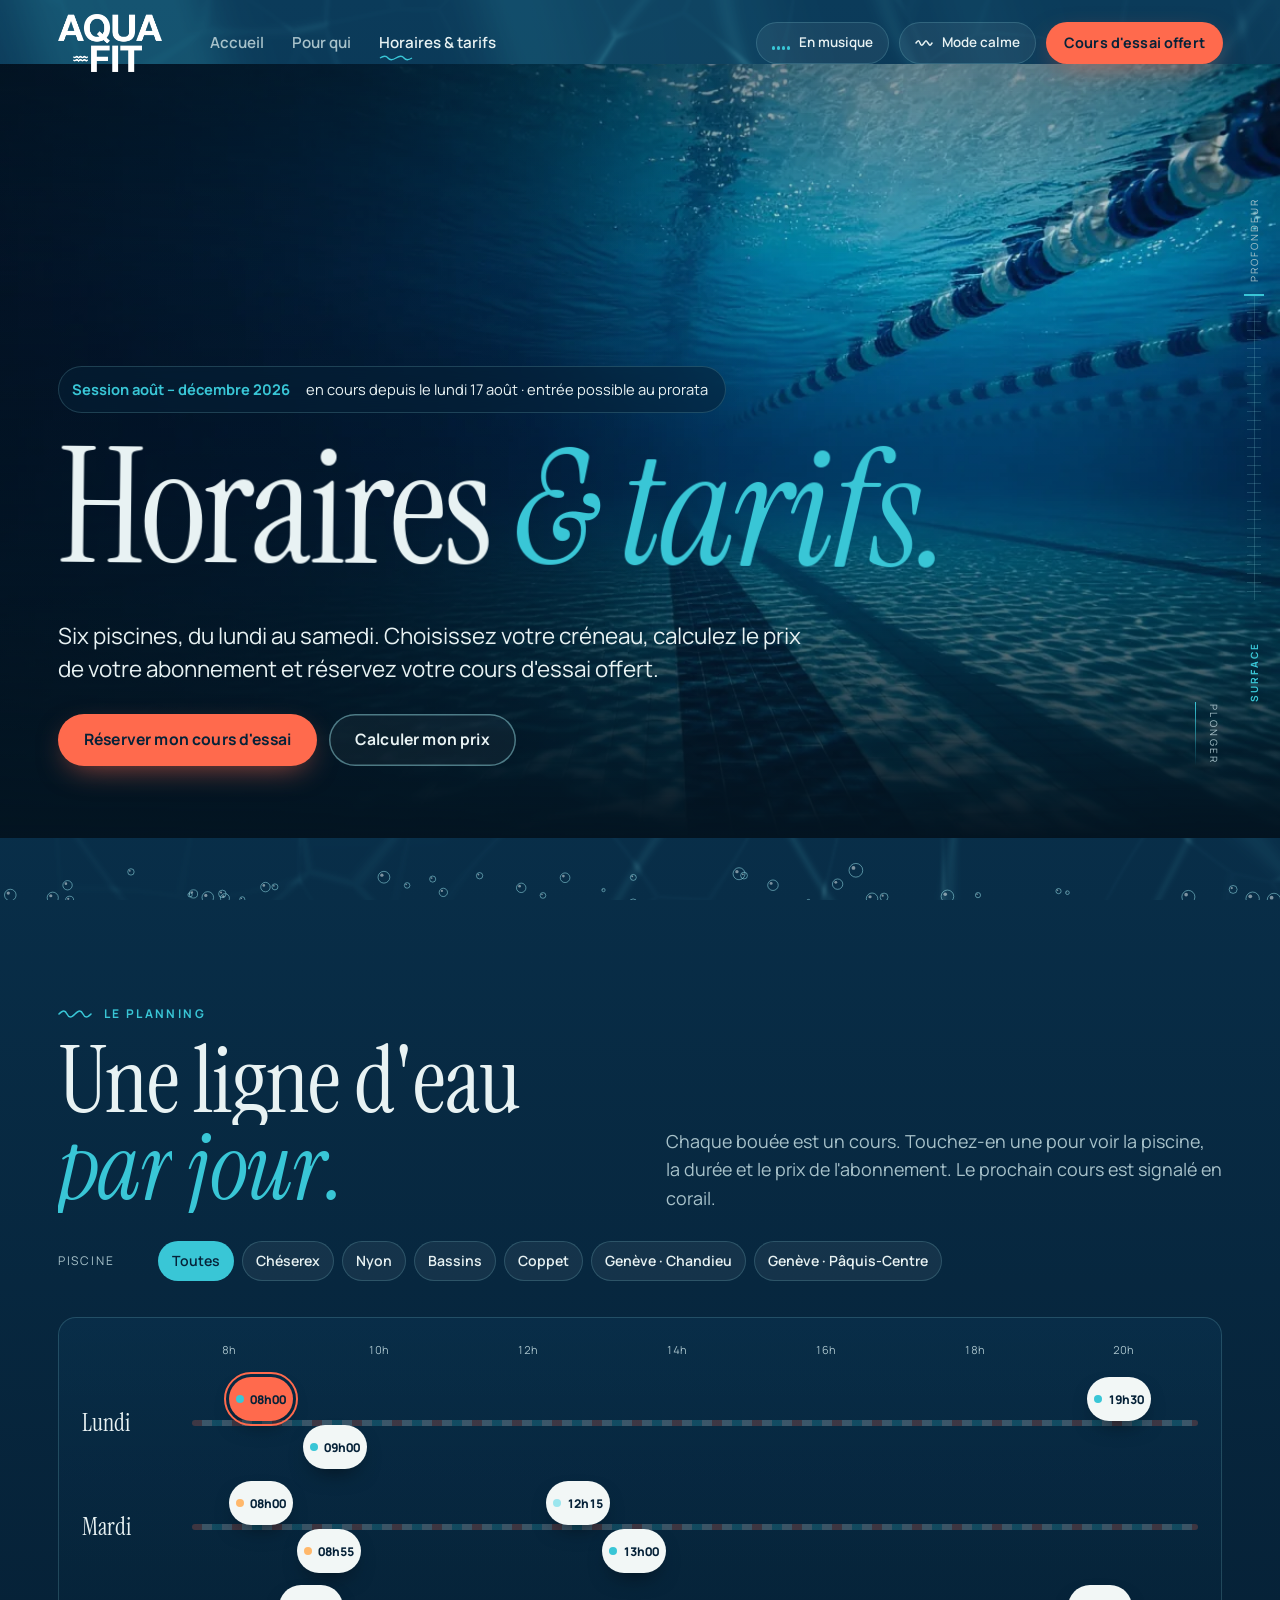
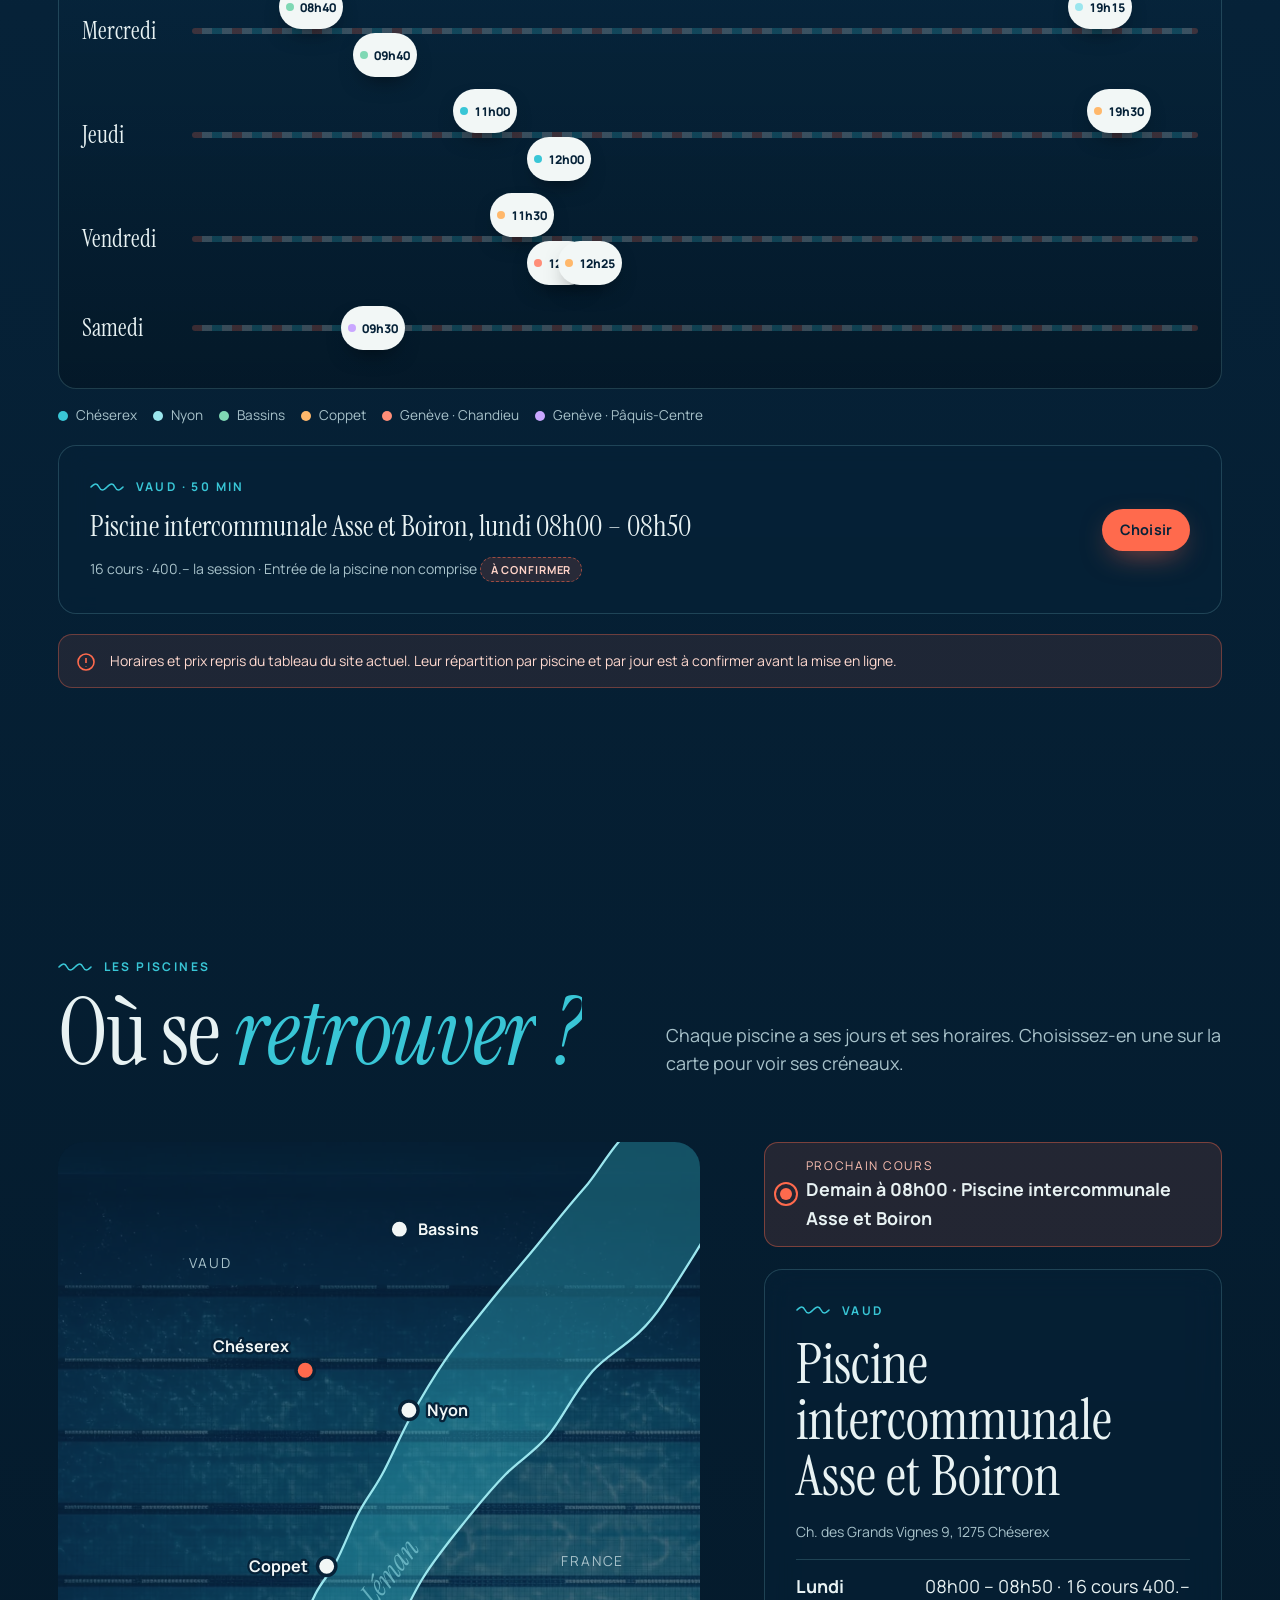
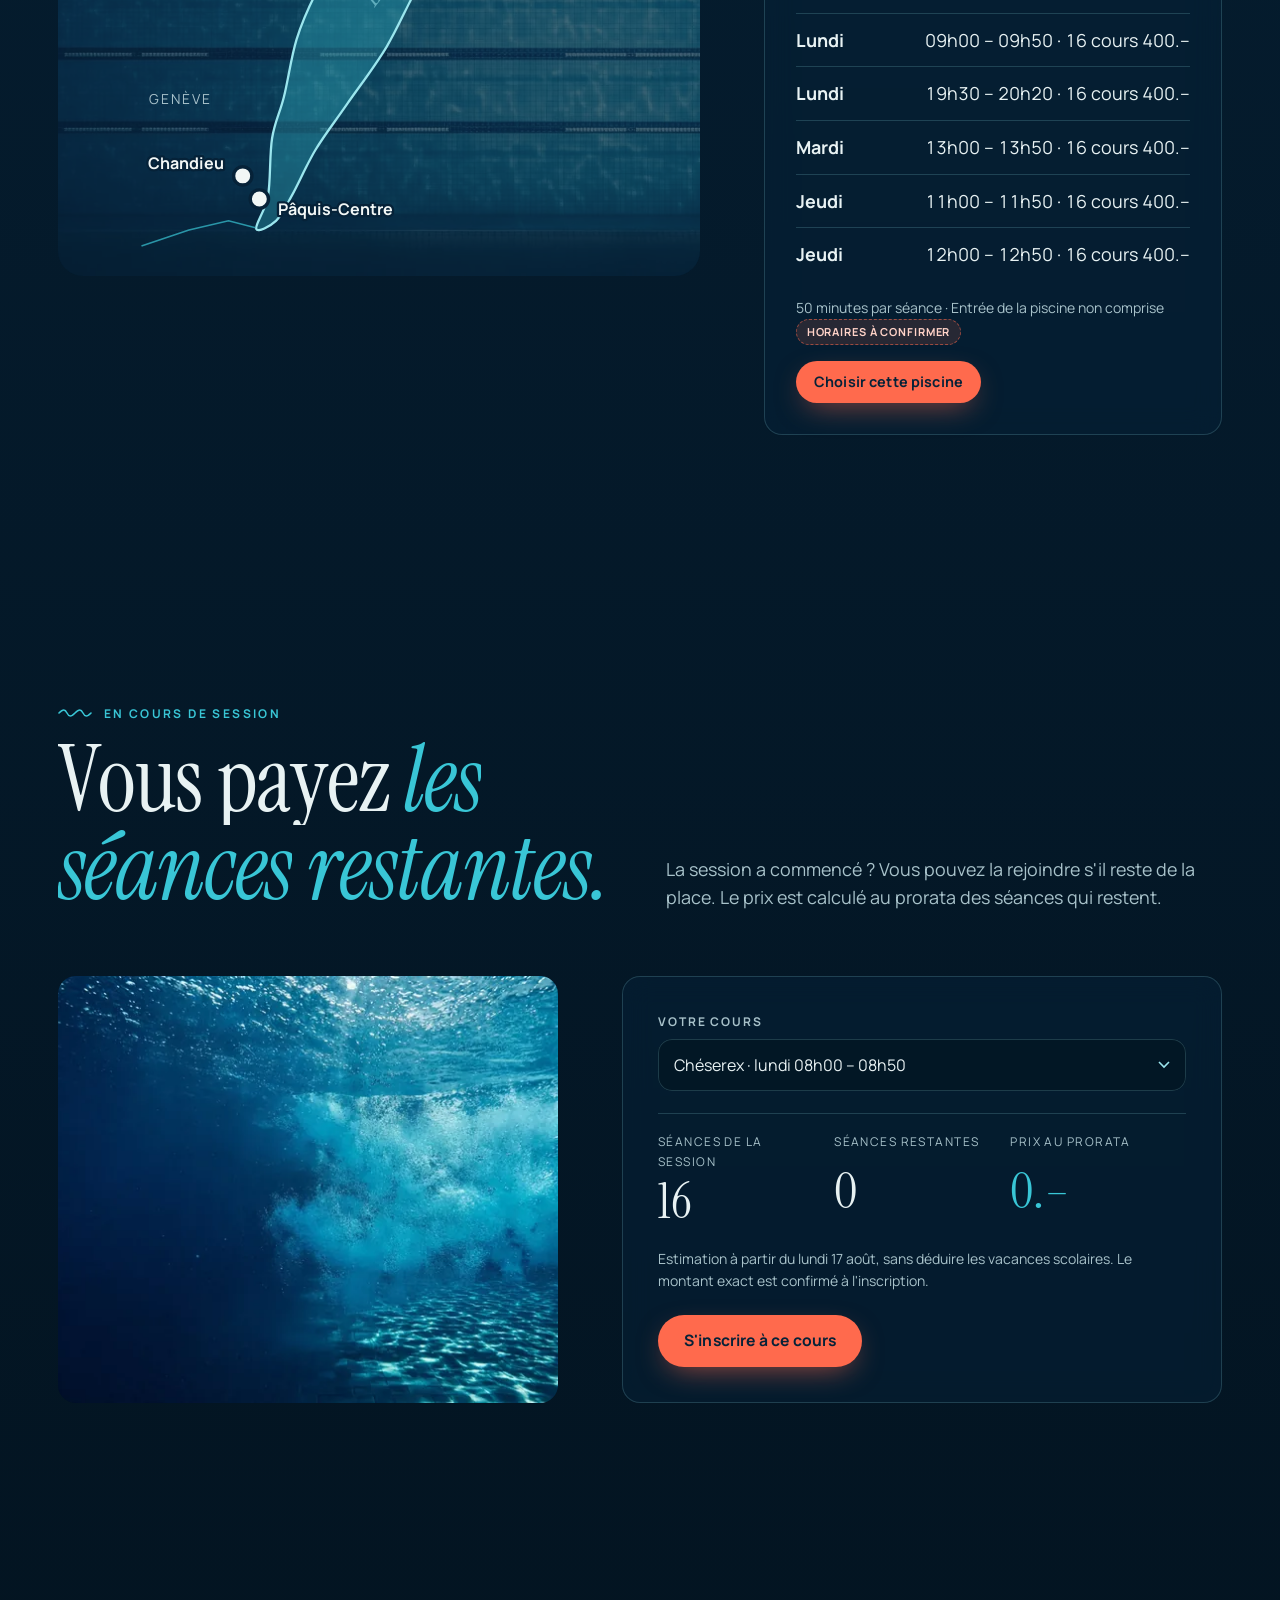
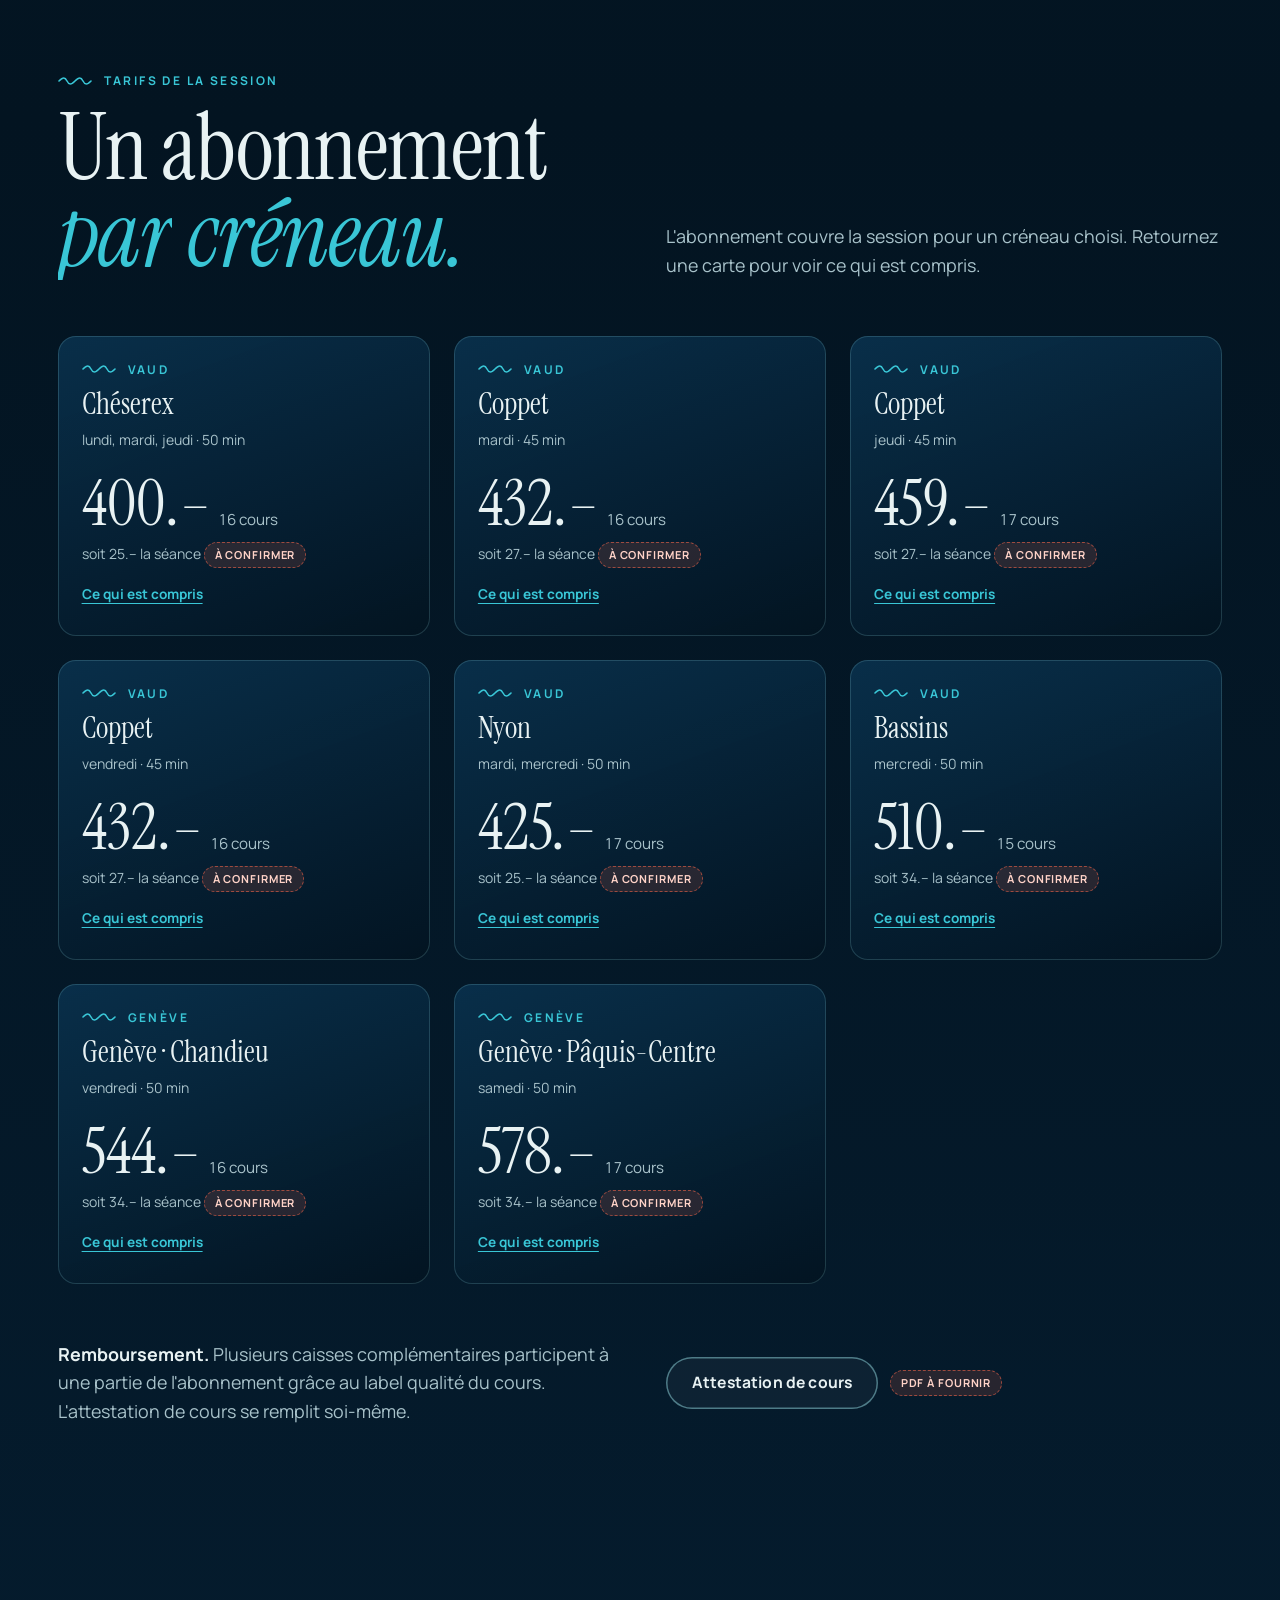
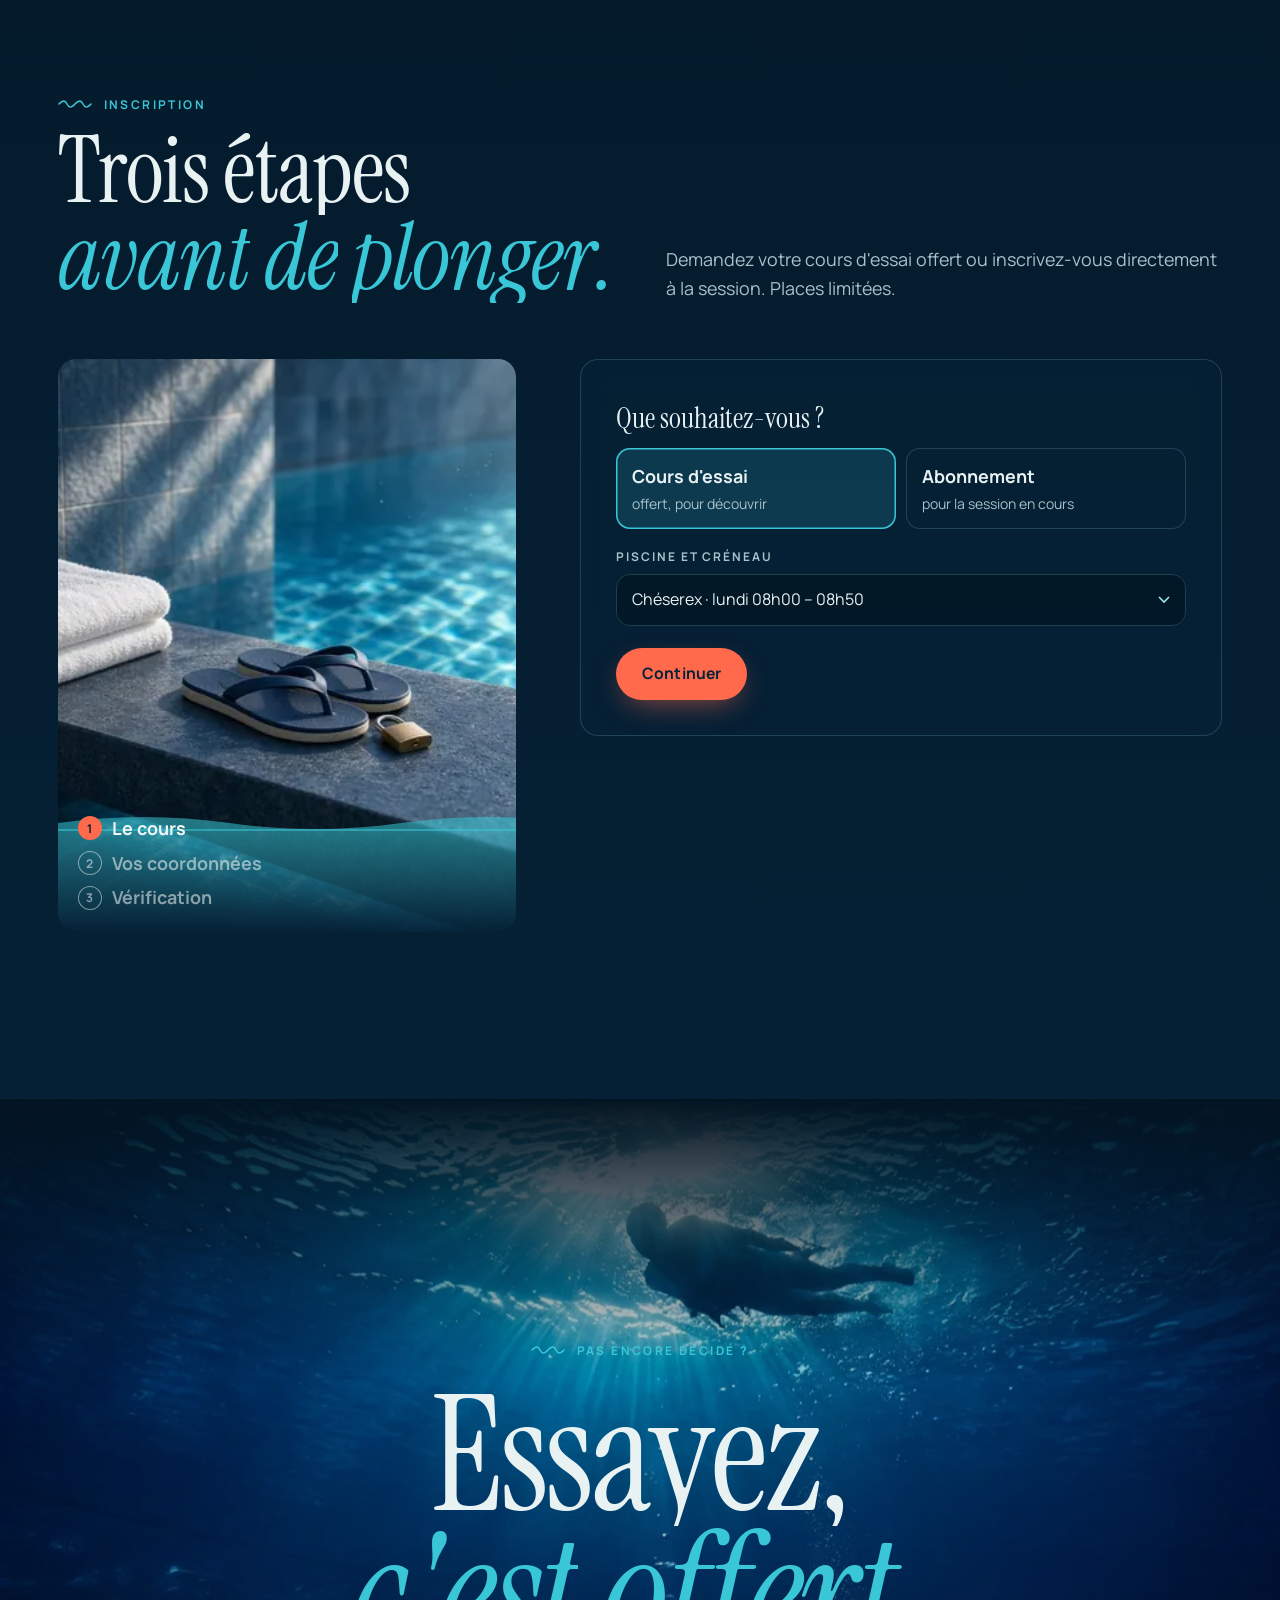
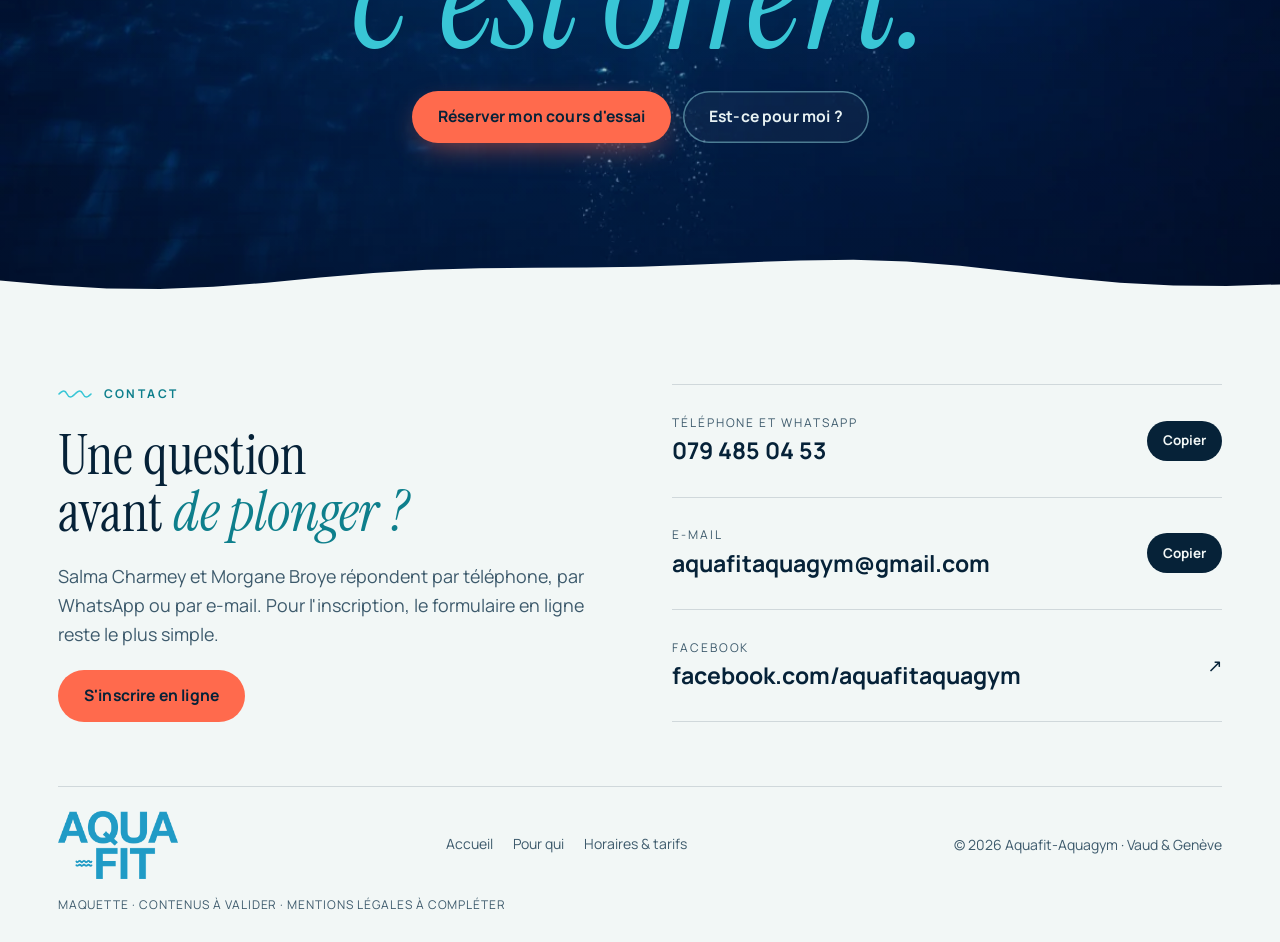
==== horaires-tarifs.html @ b0f394ae "Maquette v1 Aquafit" ====
<!doctype html>
<html lang="fr">
<head>
<meta charset="utf-8">
<meta name="viewport" content="width=device-width, initial-scale=1, viewport-fit=cover">
<title>Horaires & tarifs · Aquafit-Aquagym</title>
<meta name="claude:viewport-fit-sides" content="cover">
<meta name="description" content="Planning des cours d'Aqua-fit dans six piscines de Vaud et Genève, tarifs de la session, calcul au prorata et inscription au cours d'essai offert.">
<meta name="theme-color" content="#062238">
<meta property="og:type" content="website">
<meta property="og:locale" content="fr_CH">
<meta property="og:title" content="Horaires & tarifs · Aquafit-Aquagym">
<meta property="og:description" content="Planning des cours d'Aqua-fit dans six piscines de Vaud et Genève, tarifs de la session, calcul au prorata et inscription au cours d'essai offert.">
<meta property="og:image" content="assets/img/course-eau-profonde-1280.webp">
<link rel="icon" href="assets/img/favicon.svg" type="image/svg+xml">
<link rel="preload" href="assets/fonts/InstrumentSerif-Regular.woff" as="font" type="font/woff" crossorigin>
<link rel="preload" href="assets/fonts/Manrope-var.woff" as="font" type="font/woff" crossorigin>
<link rel="stylesheet" href="assets/css/site.css">
<script>
(function () {
  var h = document.documentElement, calme = false;
  h.classList.add("js");
  try { calme = localStorage.getItem("aqua-calme") === "1"; } catch (e) {}
  if (!calme && window.matchMedia && matchMedia("(prefers-reduced-motion: reduce)").matches) calme = true;
  if (calme) { h.classList.add("calme"); return; }
  try {
    if (sessionStorage.getItem("aqua-vague") === "1") h.classList.add("arrivee");
    else if (sessionStorage.getItem("aqua-intro") !== "1") h.classList.add("premiere");
  } catch (e) {}
})();
</script>
</head>
<body class="page-horaires-tarifs">

<a class="evitement" href="#contenu">Aller au contenu</a>

<svg class="voile" data-voile aria-hidden="true" preserveAspectRatio="none">
  <defs>
    <linearGradient id="voile-eau" x1="0" y1="0" x2="0" y2="1">
      <stop offset="0" stop-color="#39C6D6"/>
      <stop offset="0.35" stop-color="#0A3350"/>
      <stop offset="1" stop-color="#031421"/>
    </linearGradient>
  </defs>
  <path data-voile-path d=""/>
  <path data-voile-ecume d="" fill="none"/>
</svg>

<div class="intro" data-intro aria-hidden="true">
  <img class="intro__logo" src="assets/img/logo-aquafit.webp" alt="" width="800" height="449">
  <svg class="intro__ligne" viewBox="0 0 1200 40" preserveAspectRatio="none">
    <path d="M0 20 C 50 8 100 8 150 20 S 250 32 300 20 S 400 8 450 20 S 550 32 600 20 S 700 8 750 20 S 850 32 900 20 S 1000 8 1050 20 S 1150 32 1200 20"/>
  </svg>
  <p class="intro__txt">Aqua-fit en eau profonde</p>
</div>

<canvas class="eau" data-eau aria-hidden="true"></canvas>
<canvas class="bulles" data-bulles aria-hidden="true"></canvas>

<div class="curseur" data-curseur aria-hidden="true"><span class="curseur__bulle"></span><span class="curseur__txt" data-curseur-txt></span></div>

<div class="jauge" data-jauge aria-hidden="true">
  <span class="jauge__titre">Profondeur</span>
  <div class="jauge__rail" data-jauge-rail><i class="jauge__repere" data-jauge-repere></i></div>
  <span class="jauge__label" data-jauge-label>Surface</span>
</div>

<svg class="filtres" width="0" height="0" aria-hidden="true" focusable="false">
  <filter id="onde-emerge" x="-5%" y="-5%" width="110%" height="110%">
    <feTurbulence type="fractalNoise" baseFrequency="0.008 0.025" numOctaves="2" seed="4" result="bruit"/>
    <feDisplacementMap data-onde-emerge in="SourceGraphic" in2="bruit" scale="0" xChannelSelector="R" yChannelSelector="G"/>
  </filter>
  <filter id="onde-survol" x="-5%" y="-5%" width="110%" height="110%">
    <feTurbulence data-onde-survol-bruit type="fractalNoise" baseFrequency="0.01 0.04" numOctaves="1" seed="9" result="bruit"/>
    <feDisplacementMap data-onde-survol in="SourceGraphic" in2="bruit" scale="0" xChannelSelector="R" yChannelSelector="G"/>
  </filter>
</svg>

<header class="entete" data-entete>
  <a class="entete__logo" href="index.html" aria-label="Aquafit-Aquagym, accueil" data-curseur-actif>
    <img src="assets/img/logo-aquafit.webp" alt="Aquafit" width="800" height="449">
  </a>
  <nav class="entete__nav" aria-label="Navigation principale">
    <a href="index.html" data-nav="accueil">Accueil</a>
    <a href="pour-qui.html" data-nav="pour-qui">Pour qui</a>
    <a href="horaires-tarifs.html" data-nav="horaires">Horaires &amp; tarifs</a>
  </nav>
  <div class="entete__outils">
    <button class="outil" type="button" data-son aria-pressed="false" aria-label="Lancer la musique">
      <span class="eq" aria-hidden="true"><i></i><i></i><i></i><i></i></span><span class="outil__txt">En musique</span>
    </button>
    <button class="outil" type="button" data-calme aria-pressed="false">
      <svg class="vague-ico" viewBox="0 0 18 10" aria-hidden="true"><path d="M1 5c2-3 3-3 4 0s2 3 4 0 2-3 4 0 2 3 4 0" fill="none" stroke="currentColor" stroke-width="1.5" stroke-linecap="round"/></svg>
      <span class="outil__txt">Mode calme</span>
    </button>
    <a class="bouton bouton--corail bouton--petit magnet" href="horaires-tarifs.html#inscription"><span class="bouton__txt">Cours d'essai offert</span></a>
    <button class="burger" type="button" data-burger aria-expanded="false" aria-controls="menu-mobile"><span></span><span></span><span class="sr">Menu</span></button>
  </div>
</header>

<div class="menu-mobile" id="menu-mobile" data-menu hidden>
  <nav aria-label="Navigation mobile">
    <a href="index.html" data-nav="accueil">Accueil</a>
    <a href="pour-qui.html" data-nav="pour-qui">Pour qui</a>
    <a href="horaires-tarifs.html" data-nav="horaires">Horaires &amp; tarifs</a>
  </nav>
  <a class="bouton bouton--corail" href="horaires-tarifs.html#inscription">Réserver mon cours d'essai offert</a>
  <div class="menu-mobile__bas">
    <span>079 485 04 53 · aussi sur WhatsApp</span>
    <span>aquafitaquagym@gmail.com</span>
  </div>
</div>


<main id="contenu">

  <section class="hero hero--page" data-section="Surface" data-hero>
    <div class="hero__media parallax-img" data-parallax="0.18">
      <picture><source media="(max-width: 700px)" srcset="assets/img/horaires-hero-mobile-640.webp 640w, assets/img/horaires-hero-mobile-784.webp 784w" sizes="100vw"><img src="assets/img/horaires-hero-1168.webp" srcset="assets/img/horaires-hero-640.webp 640w, assets/img/horaires-hero-1168.webp 1168w" sizes="100vw" alt="Sous l'eau, une ligne de nage file vers le fond du bassin" loading="eager" fetchpriority="high" decoding="async" ></picture>
    </div>
    <div class="wrap hero__contenu">
      <span class="session" data-apparition data-session><b>Session août – décembre 2026</b><span data-session-txt>en cours depuis le lundi 17 août</span></span>
      <h1 class="titre-geant hero__titre" data-titre-flottant>Horaires <em>&amp; tarifs.</em></h1>
      <div class="hero__bas">
        <p class="chapo" data-apparition>Six piscines, du lundi au samedi. Choisissez votre créneau, calculez le prix de votre abonnement et réservez votre cours d'essai offert.</p>
        <div class="hero__actions" data-apparition>
          <a class="bouton bouton--corail magnet" href="#inscription"><span class="bouton__txt">Réserver mon cours d'essai</span></a>
          <a class="bouton bouton--ligne magnet" href="#calcul"><span class="bouton__txt">Calculer mon prix</span></a>
        </div>
      </div>
    </div>
    <span class="hero__defiler" aria-hidden="true">Plonger<i></i></span>
  </section>

  <!-- Planning -->
  <section class="section" id="planning" data-section="Planning">
    <div class="wrap">
      <div class="deux-col">
        <div class="pile pile--serre">
          <span class="surtitre">Le planning</span>
          <h2 class="titre-xl" data-titre>Une ligne d'eau <em>par jour.</em></h2>
        </div>
        <p class="texte">Chaque bouée est un cours. Touchez-en une pour voir la piscine, la durée et le prix de l'abonnement. Le prochain cours est signalé en corail.</p>
      </div>
      <div class="filtres" role="group" aria-label="Filtrer le planning">
        <div class="filtres__ligne"><span class="filtres__titre">Piscine</span><div class="liste-piscines" data-filtre-piscines></div></div>
      </div>
      <div class="planning" data-planning>
        <p class="texte">Le planning s'affiche ici.</p>
      </div>
      <div class="legende-piscines" data-legende></div>
      <div class="planning__detail" data-planning-detail aria-live="polite"></div>
      <p class="bandeau-verif" style="margin-top:20px"><svg viewBox="0 0 20 20" fill="none" stroke="currentColor" stroke-width="1.6" aria-hidden="true"><circle cx="10" cy="10" r="8"/><path d="M10 6v5M10 14v.5"/></svg><span>Horaires et prix repris du tableau du site actuel. Leur répartition par piscine et par jour est à confirmer avant la mise en ligne.</span></p>
    </div>
  </section>

  <!-- Carte -->
  <section class="section section--serree" id="piscines" data-section="Piscines">
    <div class="wrap">
      <div class="deux-col" style="margin-bottom:clamp(32px,5vw,64px)">
        <div class="pile pile--serre">
          <span class="surtitre">Les piscines</span>
          <h2 class="titre-xl" data-titre>Où se <em>retrouver&nbsp;?</em></h2>
        </div>
        <p class="texte">Chaque piscine a ses jours et ses horaires. Choisissez-en une sur la carte pour voir ses créneaux.</p>
      </div>
      <div class="piscines__grille">
        <div class="carte-leman" data-carte>
          <img src="assets/img/bassin-lignes-dessus-1168.webp" srcset="assets/img/bassin-lignes-dessus-640.webp 640w, assets/img/bassin-lignes-dessus-1168.webp 1168w" sizes="(max-width: 900px) 100vw, 55vw" alt="" loading="lazy" decoding="async" >
        </div>
        <div class="pile">
          <div class="prochain" data-prochain hidden>
            <span class="prochain__pouls" aria-hidden="true"></span>
            <span><small>Prochain cours</small><strong data-prochain-txt></strong></span>
          </div>
          <div class="fiche" data-fiche aria-live="polite">
            <p class="fiche__lieu">Six piscines</p>
            <p class="texte">Chéserex, Nyon, Bassins, Coppet, Genève Chandieu et Genève Pâquis-Centre.</p>
          </div>
        </div>
      </div>
    </div>
  </section>

  <!-- Calculateur -->
  <section class="section" id="calcul" data-section="Prorata">
    <div class="wrap">
      <div class="deux-col" style="margin-bottom:clamp(32px,5vw,64px)">
        <div class="pile pile--serre">
          <span class="surtitre">En cours de session</span>
          <h2 class="titre-xl" data-titre>Vous payez <em>les séances restantes.</em></h2>
        </div>
        <p class="texte">La session a commencé&nbsp;? Vous pouvez la rejoindre s'il reste de la place. Le prix est calculé au prorata des séances qui restent.</p>
      </div>
      <div class="calc">
        <div class="calc__visuel reveal-img" data-revele>
          <img src="assets/img/eau-agitee-1168.webp" srcset="assets/img/eau-agitee-640.webp 640w, assets/img/eau-agitee-1168.webp 1168w" sizes="(max-width: 900px) 100vw, 40vw" alt="" loading="lazy" decoding="async" >
        </div>
        <form class="calc__panneau" data-calc>
          <div class="champ">
            <label for="calc-cours">Votre cours</label>
            <select id="calc-cours" data-calc-cours></select>
          </div>
          <div class="resultats">
            <div class="resultat"><small>Séances de la session</small><b data-calc-total>16</b></div>
            <div class="resultat"><small>Séances restantes</small><b data-calc-restantes>–</b></div>
            <div class="resultat resultat--fort"><small>Prix au prorata</small><b data-calc-prix>–</b></div>
          </div>
          <p class="note" data-calc-note>Estimation à partir du lundi 17 août, sans déduire les vacances scolaires. Le montant exact est confirmé à l'inscription.</p>
          <div class="actions"><a class="bouton bouton--corail magnet" href="#inscription" data-calc-inscrire><span class="bouton__txt">S'inscrire à ce cours</span></a></div>
        </form>
      </div>
    </div>
  </section>

  <!-- Tarifs -->
  <section class="section section--serree" id="tarifs" data-section="Tarifs">
    <div class="wrap">
      <div class="deux-col" style="margin-bottom:clamp(32px,5vw,56px)">
        <div class="pile pile--serre">
          <span class="surtitre">Tarifs de la session</span>
          <h2 class="titre-xl" data-titre>Un abonnement <em>par créneau.</em></h2>
        </div>
        <p class="texte">L'abonnement couvre la session pour un créneau choisi. Retournez une carte pour voir ce qui est compris.</p>
      </div>
      <div class="tarifs" data-tarifs></div>
      <div class="deux-col" style="margin-top:clamp(32px,5vw,56px);align-items:center">
        <p class="texte"><strong>Remboursement.</strong> Plusieurs caisses complémentaires participent à une partie de l'abonnement grâce au label qualité du cours. L'attestation de cours se remplit soi-même.</p>
        <div class="actions"><span class="bouton bouton--ligne" aria-disabled="true"><span class="bouton__txt">Attestation de cours</span></span><span class="a-confirmer" style="align-self:center">PDF à fournir</span></div>
      </div>
    </div>
  </section>

  <!-- Inscription -->
  <section class="section" id="inscription" data-section="Inscription">
    <div class="wrap">
      <div class="deux-col" style="margin-bottom:clamp(32px,5vw,56px)">
        <div class="pile pile--serre">
          <span class="surtitre">Inscription</span>
          <h2 class="titre-xl" data-titre>Trois étapes <em>avant de plonger.</em></h2>
        </div>
        <p class="texte">Demandez votre cours d'essai offert ou inscrivez-vous directement à la session. Places limitées.</p>
      </div>
      <div class="inscription">
        <div class="niveau" data-niveau>
          <img src="assets/img/sac-bord-bassin-1168.webp" srcset="assets/img/sac-bord-bassin-640.webp 640w, assets/img/sac-bord-bassin-1168.webp 1168w" sizes="(max-width: 900px) 100vw, 40vw" alt="Au bord du bassin, un linge plié, des sandales et un cadenas" loading="lazy" decoding="async" >
          <div class="niveau__eau" data-niveau-eau></div>
          <ol class="niveau__etapes" style="list-style:none;margin:0;padding:0">
            <li class="niveau__etape est-active" data-niveau-etape="1"><i>1</i>Le cours</li>
            <li class="niveau__etape" data-niveau-etape="2"><i>2</i>Vos coordonnées</li>
            <li class="niveau__etape" data-niveau-etape="3"><i>3</i>Vérification</li>
          </ol>
        </div>
        <form class="formulaire" data-inscription novalidate>
          <fieldset data-etape="1">
            <legend>Que souhaitez-vous&nbsp;?</legend>
            <div class="choix">
              <label><input type="radio" name="formule" id="formule-essai" value="essai" checked><b>Cours d'essai</b><span>offert, pour découvrir</span></label>
              <label><input type="radio" name="formule" id="formule-session" value="session"><b>Abonnement</b><span>pour la session en cours</span></label>
            </div>
            <div class="champ">
              <label for="ins-cours">Piscine et créneau</label>
              <select id="ins-cours" data-ins-cours></select>
            </div>
          </fieldset>
          <fieldset data-etape="2" hidden>
            <legend>Vos coordonnées</legend>
            <div class="champs-2">
              <div class="champ"><label for="ins-prenom">Prénom</label><input type="text" id="ins-prenom" name="prenom" autocomplete="given-name" required></div>
              <div class="champ"><label for="ins-nom">Nom</label><input type="text" id="ins-nom" name="nom" autocomplete="family-name" required></div>
            </div>
            <div class="champs-2">
              <div class="champ"><label for="ins-email">E-mail</label><input type="email" id="ins-email" name="email" autocomplete="email" required></div>
              <div class="champ"><label for="ins-tel">Téléphone</label><input type="tel" id="ins-tel" name="tel" autocomplete="tel" placeholder="079 000 00 00"></div>
            </div>
            <label class="case"><input type="checkbox" id="ins-enceinte" name="enceinte"> Je suis enceinte ou en rééducation&nbsp;: j'ai demandé l'avis de mon médecin ou de ma sage-femme.</label>
            <div class="champ"><label for="ins-remarque">Remarque (facultatif)</label><textarea id="ins-remarque" name="remarque"></textarea></div>
          </fieldset>
          <fieldset data-etape="3" hidden>
            <legend>Vérifiez votre demande</legend>
            <dl class="recap" data-recap></dl>
            <p class="note">Maquette&nbsp;: aucune donnée n'est envoyée. Sur le site en ligne, la demande arrivera par e-mail à Salma et Morgane.</p>
          </fieldset>
          <div data-etape="succes" hidden class="succes" tabindex="-1">
            <h3>Demande simulée.</h3>
            <p class="texte">Rien n'a été envoyé&nbsp;: c'est une maquette. En attendant, vous pouvez joindre Salma et Morgane au 079 485 04 53 ou à aquafitaquagym@gmail.com.</p>
            <div class="actions"><button class="bouton bouton--ligne" type="button" data-recommencer>Recommencer</button></div>
          </div>
          <p class="erreur" data-erreur hidden></p>
          <div class="formulaire__actions" data-nav-etapes>
            <button class="bouton bouton--ligne" type="button" data-precedent hidden>Retour</button>
            <button class="bouton bouton--corail" type="submit" data-suivant>Continuer</button>
          </div>
        </form>
      </div>
    </div>
  </section>

  <section class="remontee" data-section="Remontée" style="min-height:min(90svh,900px)">
    <div class="remontee__media parallax-img" data-parallax="0.12">
      <picture><source media="(max-width: 700px)" srcset="assets/img/soleil-sous-surface-mobile-640.webp 640w, assets/img/soleil-sous-surface-mobile-784.webp 784w" sizes="100vw"><img src="assets/img/soleil-sous-surface-1168.webp" srcset="assets/img/soleil-sous-surface-640.webp 640w, assets/img/soleil-sous-surface-1168.webp 1168w" sizes="100vw" alt="Vu de sous l'eau, le soleil traverse la surface" loading="lazy" decoding="async" ></picture>
    </div>
    <div class="wrap remontee__contenu">
      <span class="surtitre">Pas encore décidé&nbsp;?</span>
      <h2 class="titre-geant" data-titre>Essayez, <em>c'est offert.</em></h2>
      <div class="remontee__actions">
        <a class="bouton bouton--corail magnet" href="#inscription"><span class="bouton__txt">Réserver mon cours d'essai</span></a>
        <a class="bouton bouton--ligne magnet" href="pour-qui.html"><span class="bouton__txt">Est-ce pour moi&nbsp;?</span></a>
      </div>
    </div>
  </section>

</main>

<footer class="pied" id="contact" data-section="Surface">
  <svg class="pied__vague" viewBox="0 0 1440 90" preserveAspectRatio="none" aria-hidden="true"><path data-pied-vague d="M0 50 C 180 20 360 20 540 50 S 900 80 1080 50 S 1350 25 1440 45 V90 H0Z"/></svg>
  <div class="pied__corps"><div class="wrap">
    <div class="pied__haut">
      <div class="pile">
        <span class="surtitre" style="color:#0E7F8C">Contact</span>
        <h2 class="pied__titre">Une question avant <em>de plonger&nbsp;?</em></h2>
        <p style="color:#3D5A6C;max-width:30em">Salma Charmey et Morgane Broye répondent par téléphone, par WhatsApp ou par e-mail. Pour l'inscription, le formulaire en ligne reste le plus simple.</p>
        <div class="actions">
          <a class="bouton bouton--corail magnet" href="horaires-tarifs.html#inscription"><span class="bouton__txt">S'inscrire en ligne</span></a>
        </div>
      </div>
      <div class="contacts">
        <div class="contact">
          <div><small>Téléphone et WhatsApp</small><span class="contact__valeur" data-copie-source="tel">079 485 04 53</span></div>
          <button class="copier" type="button" data-copier="tel">Copier</button>
        </div>
        <div class="contact">
          <div><small>E-mail</small><span class="contact__valeur" data-copie-source="mail">aquafitaquagym@gmail.com</span></div>
          <button class="copier" type="button" data-copier="mail">Copier</button>
        </div>
        <div class="contact">
          <div><small>Facebook</small><a class="contact__valeur lien-trace" href="https://www.facebook.com/aquafitaquagym" target="_blank" rel="noopener">facebook.com/aquafitaquagym</a></div>
          <span aria-hidden="true">↗</span>
        </div>
      </div>
    </div>
    <div class="pied__bas">
      <img class="pied__logo" src="assets/img/logo-aquafit.webp" alt="Aquafit-Aquagym" width="800" height="449">
      <nav aria-label="Pied de page">
        <a class="lien-trace" href="index.html">Accueil</a>
        <a class="lien-trace" href="pour-qui.html">Pour qui</a>
        <a class="lien-trace" href="horaires-tarifs.html">Horaires &amp; tarifs</a>
      </nav>
      <span>© 2026 Aquafit-Aquagym · Vaud &amp; Genève</span>
      <span class="maquette-note">Maquette · contenus à valider · mentions légales à compléter</span>
    </div>
  </div></div>
</footer>

<script src="assets/js/vendor/gsap.min.js" defer></script>
<script src="assets/js/vendor/ScrollTrigger.min.js" defer></script>
<script src="assets/js/vendor/SplitText.min.js" defer></script>
<script type="module" src="assets/js/main.js"></script>
</body>
</html>
---- assets/css/site.css ----
/* =========================================================================
   Aquafit-Aquagym · maquette « Immersion »
   Concept : une plongée verticale. On part de la surface claire, on descend
   dans le bleu profond, on remonte vers le soleil en bas de page.
   Grille éditoriale large, titres serif géants qui flottent, texte en Manrope.
   ========================================================================= */

@font-face { font-family: "Instrument Serif"; src: url("../fonts/InstrumentSerif-Regular.woff") format("woff"); font-weight: 400; font-style: normal; font-display: swap; }
@font-face { font-family: "Instrument Serif"; src: url("../fonts/InstrumentSerif-Italic.woff") format("woff"); font-weight: 400; font-style: italic; font-display: swap; }
@font-face { font-family: "Manrope"; src: url("../fonts/Manrope-var.woff") format("woff"); font-weight: 200 800; font-style: normal; font-display: swap; }

:root {
  /* Couleurs : une seule ambiance sous-marine, assumée (pas de thème clair). */
  --fond: #031421;          /* le fond du bassin */
  --abysse: #062238;        /* bleu profond, couleur principale */
  --profond: #0A3350;       /* bleu intermédiaire, surfaces */
  --lagon: #39C6D6;         /* accent : la lumière dans l'eau */
  --lagon-clair: #9BE6EE;
  --ecume: #F2F7F6;         /* la surface */
  --corail: #FF6A4D;        /* actions principales */
  --texte: #E8F2F3;
  --texte-2: #A8C2CA;
  --encre: #062238;         /* texte sur fond clair */
  --ligne: rgba(155, 230, 238, 0.18);
  --verre: rgba(6, 34, 56, 0.55);

  --serif: "Instrument Serif", "Iowan Old Style", "Palatino Linotype", Palatino, Georgia, serif;
  --sans: "Manrope", "Avenir Next", "Segoe UI", system-ui, -apple-system, sans-serif;

  --t-geant: clamp(3.6rem, 12.5vw, 13.5rem);
  --t-xl: clamp(2.8rem, 7.2vw, 7rem);
  --t-l: clamp(2rem, 4.4vw, 4rem);
  --t-m: clamp(1.45rem, 2.3vw, 2.1rem);
  --t-corps: clamp(1rem, 0.96rem + 0.2vw, 1.125rem);
  --t-petit: 0.875rem;
  --t-micro: 0.75rem;

  --gouttiere-g: max(clamp(16px, 4.5vw, 64px), env(safe-area-inset-left, 0px));
  --gouttiere-d: max(clamp(16px, 4.5vw, 64px), env(safe-area-inset-right, 0px));
  --max: 1360px;
  --rayon: 18px;
  --ease: cubic-bezier(.22, .8, .2, 1);

  color-scheme: dark;
}

*, *::before, *::after { box-sizing: border-box; }
html { -webkit-text-size-adjust: 100%; scroll-behavior: auto; }
body {
  margin: 0;
  background: var(--fond);
  background-image: linear-gradient(180deg, #0B3B5A 0%, var(--abysse) 18%, var(--fond) 55%, var(--abysse) 88%, #0E4664 100%);
  color: var(--texte);
  font-family: var(--sans);
  font-size: var(--t-corps);
  line-height: 1.6;
  font-feature-settings: "ss01", "cv11";
  overflow-x: clip;
  -webkit-font-smoothing: antialiased;
}
img, svg, video, canvas { display: block; max-width: 100%; }
img { height: auto; }
a { color: inherit; }
button, input, select, textarea { font: inherit; color: inherit; }
button { cursor: pointer; }
:focus-visible { outline: 2px solid var(--lagon); outline-offset: 3px; border-radius: 6px; }
::selection { background: var(--lagon); color: var(--abysse); }
h1, h2, h3, h4 { margin: 0; font-weight: 400; text-wrap: balance; }
p { margin: 0; }
[hidden] { display: none !important; }
.sr { position: absolute !important; width: 1px; height: 1px; overflow: hidden; clip: rect(0 0 0 0); white-space: nowrap; }

.evitement { position: fixed; left: 16px; top: calc(12px + env(safe-area-inset-top, 0px)); z-index: 400; padding: 10px 16px; background: var(--ecume); color: var(--encre); border-radius: 999px; transform: translateY(-200%); transition: transform .3s var(--ease); }
.evitement:focus { transform: none; }

/* ---------- Couches fixes : eau WebGL, bulles, curseur, jauge ---------- */
.eau, .bulles { position: fixed; inset: 0; width: 100%; height: 100%; pointer-events: none; mix-blend-mode: screen; }
.eau { z-index: 1; opacity: .7; }
.bulles { z-index: 2; }
main, .pied { position: relative; z-index: 3; }
.no-webgl .eau { display: none; }
.no-webgl body::after, .calme body::after {
  content: ""; position: fixed; inset: 0; z-index: 1; pointer-events: none; mix-blend-mode: screen; opacity: .35;
  background:
    radial-gradient(60% 40% at 20% 0%, rgba(57, 198, 214, .35), transparent 70%),
    radial-gradient(40% 30% at 80% 10%, rgba(155, 230, 238, .18), transparent 70%);
}

.curseur { position: fixed; left: 0; top: 0; z-index: 300; pointer-events: none; opacity: 0; transition: opacity .3s; }
.curseur__bulle { position: absolute; width: 38px; height: 38px; margin: -19px 0 0 -19px; border-radius: 50%; border: 1.5px solid rgba(155, 230, 238, .75); background: radial-gradient(circle at 32% 30%, rgba(255,255,255,.55), rgba(255,255,255,0) 30%), rgba(57,198,214,.06); transition: width .35s var(--ease), height .35s var(--ease), margin .35s var(--ease), background-color .35s; }
.curseur__txt { position: absolute; transform: translate(-50%, -50%); font-size: var(--t-micro); letter-spacing: .14em; text-transform: uppercase; font-weight: 700; color: var(--abysse); white-space: nowrap; opacity: 0; transition: opacity .25s; }
.curseur.est-actif .curseur__bulle { width: 76px; height: 76px; margin: -38px 0 0 -38px; background-color: rgba(57,198,214,.25); }
.curseur.a-texte .curseur__bulle { width: 96px; height: 96px; margin: -48px 0 0 -48px; background-color: var(--lagon); border-color: var(--lagon); }
.curseur.a-texte .curseur__txt { opacity: 1; }
.a-curseur .curseur { opacity: 1; }

.jauge { position: fixed; right: max(18px, env(safe-area-inset-right, 0px)); top: 50%; z-index: 40; transform: translateY(-50%); display: none; flex-direction: column; align-items: center; gap: 12px; pointer-events: none; }
.jauge__titre, .jauge__label { font-size: 10px; letter-spacing: .2em; text-transform: uppercase; color: var(--texte-2); writing-mode: vertical-rl; transform: rotate(180deg); }
.jauge__label { color: var(--lagon); font-weight: 700; min-height: 9em; }
.jauge__rail { position: relative; width: 14px; height: 34vh; background-image: repeating-linear-gradient(180deg, var(--ligne) 0 1px, transparent 1px 9px); }
.jauge__rail::before { content: ""; position: absolute; left: 50%; top: 0; bottom: 0; width: 1px; background: var(--ligne); }
.jauge__repere { position: absolute; left: -3px; right: -3px; top: 0; height: 2px; background: var(--lagon); box-shadow: 0 0 12px var(--lagon); }
@media (min-width: 1100px) and (pointer: fine) { .jauge { display: flex; } }

/* ---------- Voile de transition (ligne d'eau) & ouverture ---------- */
.voile { position: fixed; inset: 0; width: 100vw; height: 100vh; z-index: 200; pointer-events: none; visibility: hidden; }
.voile path[data-voile-path] { fill: url(#voile-eau); }
.voile path[data-voile-ecume] { stroke: var(--lagon-clair); stroke-width: 2; opacity: .8; }
.voile.est-visible { visibility: visible; pointer-events: auto; }
.voile.est-surface path[data-voile-path] { fill: var(--ecume); }

.intro { position: fixed; inset: 0; z-index: 210; display: none; flex-direction: column; align-items: center; justify-content: center; gap: 22px; pointer-events: none; padding-inline: 24px; }
.intro.est-visible { display: flex; }
.intro__logo { width: min(340px, 62vw); }
.intro__ligne { width: min(760px, 86vw); height: 26px; overflow: visible; }
.intro__ligne path { fill: none; stroke: var(--lagon); stroke-width: 3; stroke-linecap: round; }
.intro__txt { font-size: var(--t-micro); letter-spacing: .32em; text-transform: uppercase; color: var(--abysse); font-weight: 700; }

/* ---------- Mise en page ---------- */
.wrap { width: 100%; max-width: calc(var(--max) + 128px); margin-inline: auto; padding-left: var(--gouttiere-g); padding-right: var(--gouttiere-d); }
.section { position: relative; padding-block: clamp(88px, 13vw, 190px); }
.section--serree { padding-block: clamp(64px, 8vw, 120px); }

.surtitre { display: inline-flex; align-items: center; gap: 12px; font-size: var(--t-micro); font-weight: 700; letter-spacing: .2em; text-transform: uppercase; color: var(--lagon); }
.surtitre::before { content: ""; width: 34px; height: 10px; background: no-repeat center / 34px 10px url("data:image/svg+xml,%3Csvg xmlns='http://www.w3.org/2000/svg' viewBox='0 0 34 10'%3E%3Cpath d='M1 5c4-4 6-4 8 0s4 4 8 0 6-4 8 0 4 4 8 0' fill='none' stroke='%2339C6D6' stroke-width='1.6' stroke-linecap='round'/%3E%3C/svg%3E"); }
.titre-geant { font-family: var(--serif); font-size: var(--t-geant); line-height: .86; letter-spacing: -.02em; }
.titre-xl { font-family: var(--serif); font-size: var(--t-xl); line-height: .95; letter-spacing: -.015em; }
.titre-l { font-family: var(--serif); font-size: var(--t-l); line-height: 1.02; }
.titre-m { font-family: var(--serif); font-size: var(--t-m); line-height: 1.1; }
.titre-geant em, .titre-xl em, .titre-l em, .titre-m em { font-style: italic; color: var(--lagon); }
.chapo { font-size: clamp(1.1rem, 1rem + .5vw, 1.4rem); line-height: 1.5; color: var(--texte); max-width: 34em; }
.texte { color: var(--texte-2); max-width: 36em; }
.texte strong { color: var(--texte); font-weight: 700; }
.note { font-size: var(--t-petit); color: var(--texte-2); }
.a-confirmer { display: inline-flex; align-items: center; gap: 6px; padding: 3px 10px; border-radius: 999px; font-size: 11px; font-weight: 700; letter-spacing: .08em; text-transform: uppercase; color: #FFD3C8; background: rgba(255, 106, 77, .14); border: 1px dashed rgba(255, 106, 77, .55); white-space: nowrap; }
.mot { display: inline-block; }
.char { display: inline-block; will-change: transform; }

/* ---------- Boutons ---------- */
.bouton { position: relative; display: inline-flex; align-items: center; justify-content: center; gap: 10px; min-height: 52px; padding: 0 26px; border-radius: 999px; border: 0; font-weight: 700; font-size: .98rem; letter-spacing: .01em; text-decoration: none; white-space: nowrap; transition: background-color .3s, color .3s, box-shadow .3s; will-change: transform; }
.bouton svg { width: 18px; height: 18px; flex: none; }
.bouton--corail { background: var(--corail); color: var(--abysse); box-shadow: 0 10px 30px -10px rgba(255, 106, 77, .65); }
.bouton--corail:hover { background: #FF8268; }
.bouton--ligne { color: var(--texte); background: rgba(255,255,255,.04); box-shadow: inset 0 0 0 1.5px rgba(155, 230, 238, .45); }
.bouton--ligne:hover { box-shadow: inset 0 0 0 1.5px var(--lagon); background: rgba(57,198,214,.1); }
.bouton--clair { background: var(--ecume); color: var(--encre); }
.bouton--petit { min-height: 42px; padding: 0 18px; font-size: .9rem; }
.bouton__txt { position: relative; display: inline-block; }
.lien-trace { position: relative; text-decoration: none; background: linear-gradient(currentColor, currentColor) no-repeat 0 100% / 0 1.5px; transition: background-size .45s var(--ease); padding-bottom: 2px; }
.lien-trace:hover, .lien-trace:focus-visible { background-size: 100% 1.5px; }

/* ---------- En-tête ---------- */
body::before { content: ""; position: fixed; inset: 0 0 auto; height: env(safe-area-inset-top, 0px); z-index: 60; background: var(--abysse); }
.entete { position: fixed; top: env(safe-area-inset-top, 0px); left: 0; right: 0; z-index: 50; display: flex; align-items: center; gap: 24px; padding: 14px var(--gouttiere-d) 14px var(--gouttiere-g); transition: transform .5s var(--ease), background-color .4s, backdrop-filter .4s; }
.entete.est-compacte { background: rgba(3, 20, 33, .72); backdrop-filter: blur(14px) saturate(1.3); -webkit-backdrop-filter: blur(14px) saturate(1.3); box-shadow: 0 1px 0 var(--ligne); }
.entete.est-cachee { transform: translateY(-110%); }
.entete__logo { flex: none; display: block; }
.entete__logo img { width: 104px; filter: brightness(0) invert(1); }
.entete__nav { display: flex; gap: 28px; margin-left: 24px; font-weight: 600; font-size: .95rem; }
.entete__nav a { text-decoration: none; color: var(--texte-2); transition: color .3s; position: relative; padding-block: 6px; }
.entete__nav a:hover, .entete__nav a[aria-current="page"] { color: var(--texte); }
.entete__nav a[aria-current="page"]::after { content: ""; position: absolute; left: 0; right: 0; bottom: 0; height: 6px; background: no-repeat left center / auto 6px url("data:image/svg+xml,%3Csvg xmlns='http://www.w3.org/2000/svg' viewBox='0 0 34 6'%3E%3Cpath d='M1 3c4-2.5 6-2.5 8 0s4 2.5 8 0 6-2.5 8 0 4 2.5 8 0' fill='none' stroke='%2339C6D6' stroke-width='1.4'/%3E%3C/svg%3E"); }
.entete__outils { margin-left: auto; display: flex; align-items: center; gap: 10px; }
.outil { display: inline-flex; align-items: center; gap: 9px; min-height: 42px; padding: 0 16px; border-radius: 999px; border: 0; background: rgba(255,255,255,.06); box-shadow: inset 0 0 0 1px var(--ligne); color: var(--texte); font-size: .84rem; font-weight: 600; transition: background-color .3s, box-shadow .3s; }
.outil:hover { background: rgba(57,198,214,.14); }
.outil[aria-pressed="true"] { background: rgba(57,198,214,.2); box-shadow: inset 0 0 0 1px var(--lagon); }
.eq { display: inline-flex; align-items: flex-end; gap: 2px; height: 14px; }
.eq i { width: 3px; height: 4px; border-radius: 2px; background: var(--lagon); transition: height .3s; }
.outil[aria-pressed="true"] .eq i { animation: eq .9s ease-in-out infinite; }
.outil[aria-pressed="true"] .eq i:nth-child(2) { animation-delay: -.3s; }
.outil[aria-pressed="true"] .eq i:nth-child(3) { animation-delay: -.6s; }
.outil[aria-pressed="true"] .eq i:nth-child(4) { animation-delay: -.15s; }
@keyframes eq { 0%, 100% { height: 4px; } 50% { height: 14px; } }
.vague-ico { width: 18px; height: 10px; }
.burger { display: none; width: 46px; height: 46px; border-radius: 50%; border: 0; background: rgba(255,255,255,.06); box-shadow: inset 0 0 0 1px var(--ligne); position: relative; }
.burger span:not(.sr) { position: absolute; left: 14px; right: 14px; height: 1.5px; background: var(--texte); transition: transform .4s var(--ease); }
.burger span:nth-child(1) { top: 19px; }
.burger span:nth-child(2) { top: 26px; }
.burger[aria-expanded="true"] span:nth-child(1) { transform: translateY(3.5px) rotate(45deg); }
.burger[aria-expanded="true"] span:nth-child(2) { transform: translateY(-3.5px) rotate(-45deg); }

.menu-mobile { position: fixed; inset: 0; z-index: 45; padding: calc(100px + env(safe-area-inset-top, 0px)) var(--gouttiere-d) calc(32px + env(safe-area-inset-bottom, 0px)) var(--gouttiere-g); background: linear-gradient(180deg, var(--profond), var(--fond)); display: flex; flex-direction: column; gap: 28px; overflow-y: auto; }
.menu-mobile nav { display: flex; flex-direction: column; gap: 6px; }
.menu-mobile nav a { font-family: var(--serif); font-size: clamp(2.6rem, 12vw, 4rem); line-height: 1.05; text-decoration: none; }
.menu-mobile nav a[aria-current="page"] { color: var(--lagon); font-style: italic; }
.menu-mobile__bas { margin-top: auto; display: grid; gap: 14px; color: var(--texte-2); font-size: var(--t-petit); }

@media (max-width: 1100px) { .outil__txt--long { display: none; } }
@media (max-width: 960px) {
  .entete__nav { display: none; }
  .burger { display: inline-block; }
  .entete__outils .bouton--corail { display: none; }
}
@media (max-width: 480px) {
  .entete { gap: 10px; }
  .entete__logo img { width: 84px; }
  .outil { padding: 0 12px; }
  .outil[data-son] .outil__txt { display: none; }
}

/* ---------- Ouverture de page (hero) ---------- */
.hero { position: relative; min-height: min(100svh, 1000px); display: flex; align-items: flex-end; padding-top: 120px; padding-bottom: clamp(36px, 6vw, 72px); overflow: hidden; isolation: isolate; }
.hero__media { position: absolute; inset: -6% 0 0; z-index: -2; }
.hero__media img, .hero__media picture { width: 100%; height: 100%; object-fit: cover; }
.hero__media::after { content: ""; position: absolute; inset: 0; background: linear-gradient(180deg, rgba(3,20,33,.55) 0%, rgba(3,20,33,.1) 30%, rgba(3,20,33,.35) 60%, var(--fond) 100%), linear-gradient(90deg, rgba(3,20,33,.6), rgba(3,20,33,0) 60%); }
.hero__contenu { display: grid; gap: clamp(20px, 3vw, 34px); width: 100%; }
.hero__titre { max-width: 11ch; }
.hero__bas { display: flex; flex-wrap: wrap; align-items: flex-end; justify-content: space-between; gap: 28px 40px; }
.hero__actions { display: flex; flex-wrap: wrap; gap: 12px; }
.hero__infos { display: grid; grid-template-columns: repeat(3, minmax(0, 1fr)); gap: 0; margin-top: clamp(28px, 4vw, 48px); border-top: 1px solid var(--ligne); }
.hero__infos > div { padding: 18px 20px 0 0; display: grid; gap: 4px; min-width: 0; }
.hero__infos dt { font-size: var(--t-micro); letter-spacing: .16em; text-transform: uppercase; color: var(--texte-2); }
.hero__infos dd { margin: 0; font-weight: 600; }
.hero__defiler { position: absolute; right: var(--gouttiere-d); bottom: clamp(36px, 6vw, 72px); display: none; flex-direction: column; align-items: center; gap: 10px; font-size: 10px; letter-spacing: .24em; text-transform: uppercase; color: var(--texte-2); writing-mode: vertical-rl; }
.hero__defiler i { width: 1px; height: 64px; background: linear-gradient(var(--lagon), transparent); animation: descente 2.2s var(--ease) infinite; }
@keyframes descente { 0% { transform: scaleY(0); transform-origin: top; } 50% { transform: scaleY(1); transform-origin: top; } 51% { transform-origin: bottom; } 100% { transform: scaleY(0); transform-origin: bottom; } }
@media (min-width: 1100px) { .hero__defiler { display: flex; } }
@media (max-width: 700px) { .hero__infos { grid-template-columns: 1fr; } .hero__infos > div { padding: 12px 0; border-bottom: 1px solid var(--ligne); } }
.hero--page { min-height: min(86svh, 860px); }
.hero--page .hero__titre { max-width: 13ch; }

.ligne-eau { width: 100%; height: 36px; overflow: visible; color: var(--lagon); }
.ligne-eau path { fill: none; stroke: currentColor; stroke-width: 1.5; vector-effect: non-scaling-stroke; }

/* ---------- Eau profonde + gilet ---------- */
.gilet__grille { display: grid; grid-template-columns: minmax(0, 5fr) minmax(0, 6fr); gap: clamp(32px, 6vw, 96px); align-items: center; }
.gilet__points { list-style: none; margin: clamp(28px, 4vw, 48px) 0 0; padding: 0; display: grid; gap: 4px; }
.gilet__points li { display: grid; grid-template-columns: 44px minmax(0, 1fr); gap: 16px; align-items: start; padding: 18px 0; border-top: 1px solid var(--ligne); color: var(--texte-2); transition: color .4s; }
.gilet__points li.est-actif { color: var(--texte); }
.gilet__points li strong { display: block; font-family: var(--serif); font-weight: 400; font-size: var(--t-m); color: var(--texte); line-height: 1.1; margin-bottom: 4px; }
.gilet__points .pastille { width: 44px; height: 44px; border-radius: 50%; display: grid; place-items: center; box-shadow: inset 0 0 0 1px var(--ligne); color: var(--lagon); transition: background-color .4s, color .4s; }
.gilet__points li.est-actif .pastille { background: var(--lagon); color: var(--abysse); }
.pastille svg { width: 22px; height: 22px; }
.gilet__scene { position: relative; aspect-ratio: 4 / 5; max-height: 82vh; width: 100%; border-radius: var(--rayon); overflow: hidden; box-shadow: 0 40px 80px -40px rgba(0,0,0,.6); }
.gilet__scene > img { position: absolute; inset: 0; width: 100%; height: 100%; object-fit: cover; }
.gilet__schema { position: absolute; inset: 0; width: 100%; height: 100%; }
.schema-txt { font-family: var(--sans); font-size: 13px; font-weight: 700; letter-spacing: .1em; text-transform: uppercase; fill: var(--ecume); }
.gilet__photo { position: absolute; right: -6%; bottom: -8%; width: 42%; border-radius: 14px; overflow: hidden; box-shadow: 0 30px 60px -20px rgba(0,0,0,.7); border: 4px solid rgba(242,247,246,.9); }
.gilet__visuel { position: relative; }
@media (max-width: 900px) { .gilet__grille { grid-template-columns: 1fr; } .gilet__photo { right: 4%; width: 38%; } }

/* ---------- Galerie horizontale (bienfaits, profils) ---------- */
.horizontal { position: relative; overflow: hidden; }
.horizontal__tete { display: flex; flex-wrap: wrap; justify-content: space-between; align-items: flex-end; gap: 24px; margin-bottom: clamp(32px, 5vw, 64px); }
.piste { display: flex; gap: clamp(16px, 2.2vw, 32px); width: max-content; padding-left: var(--gouttiere-g); padding-right: var(--gouttiere-d); will-change: transform; }
.carte { position: relative; width: clamp(272px, 29vw, 430px); flex: none; perspective: 900px; }
.carte__inner { position: relative; border-radius: var(--rayon); overflow: hidden; background: var(--profond); transform-style: preserve-3d; transition: transform .6s var(--ease); box-shadow: 0 30px 60px -36px rgba(0,0,0,.8); }
.carte__media { aspect-ratio: 4 / 5; overflow: hidden; }
.carte__media img { width: 100%; height: 100%; object-fit: cover; transform: scale(1.12); }
.carte:hover .carte__media { filter: url(#onde-survol); }
.carte__legende { position: absolute; left: 0; right: 0; bottom: 0; padding: 70px 24px 24px; background: linear-gradient(180deg, transparent, rgba(3,20,33,.92) 55%); display: grid; gap: 8px; }
.carte__legende h3 { font-family: var(--serif); font-size: clamp(1.7rem, 2.4vw, 2.3rem); line-height: 1.02; }
.carte__legende p { color: var(--texte-2); font-size: .95rem; }
.carte__num { position: absolute; top: 18px; left: 20px; font-size: var(--t-micro); letter-spacing: .18em; font-weight: 700; color: var(--ecume); text-transform: uppercase; background: rgba(3,20,33,.45); padding: 6px 10px; border-radius: 999px; backdrop-filter: blur(6px); }
@media (min-width: 901px) {
  .horizontal { padding-block: clamp(96px, 12vh, 140px) clamp(32px, 6vh, 64px); min-height: 100vh; }
  .horizontal .horizontal__tete { margin-bottom: clamp(20px, 4vh, 44px); }
  .horizontal .carte { width: clamp(240px, min(27vw, calc((100vh - 330px) * 0.8)), 420px); }
}
.piste--native { overflow-x: auto; width: auto; scroll-snap-type: x mandatory; scrollbar-width: none; -webkit-overflow-scrolling: touch; padding-bottom: 8px; }
.piste--native::-webkit-scrollbar { display: none; }
.piste--native .carte { scroll-snap-align: start; }

/* ---------- Séance de 50 minutes ---------- */
.seance__grille { display: grid; grid-template-columns: minmax(0, 1fr) minmax(0, 1fr); gap: clamp(32px, 6vw, 96px); align-items: center; }
.chrono { position: relative; width: min(520px, 100%); aspect-ratio: 1; margin-inline: auto; }
.chrono svg { width: 100%; height: 100%; overflow: visible; }
.chrono__fond { fill: none; stroke: var(--ligne); stroke-width: 2; }
.chrono__graduation line { stroke: rgba(155,230,238,.35); stroke-width: 2; }
.chrono__arc { fill: none; stroke: var(--lagon); stroke-width: 6; stroke-linecap: round; filter: drop-shadow(0 0 10px rgba(57,198,214,.6)); }
.chrono__centre { position: absolute; inset: 0; display: grid; place-content: center; text-align: center; }
.chrono__min { font-family: var(--serif); font-size: clamp(5rem, 13vw, 10rem); line-height: .8; font-variant-numeric: tabular-nums; }
.chrono__unite { font-size: var(--t-micro); letter-spacing: .24em; text-transform: uppercase; color: var(--texte-2); margin-top: 10px; }
.chrono__etiquette { position: absolute; padding: 8px 14px; border-radius: 999px; background: var(--verre); backdrop-filter: blur(10px); -webkit-backdrop-filter: blur(10px); box-shadow: inset 0 0 0 1px var(--ligne); font-weight: 700; font-size: .9rem; white-space: nowrap; }
.chrono__etiquette:nth-of-type(1) { top: 6%; right: 2%; }
.chrono__etiquette:nth-of-type(2) { bottom: 10%; right: -2%; }
.chrono__etiquette:nth-of-type(3) { bottom: 18%; left: -2%; }
.faits { list-style: none; margin: 32px 0 0; padding: 0; display: grid; grid-template-columns: repeat(2, minmax(0, 1fr)); gap: 0; }
.faits li { padding: 20px 20px 20px 0; border-top: 1px solid var(--ligne); display: grid; gap: 4px; min-width: 0; }
.faits b { font-family: var(--serif); font-weight: 400; font-size: var(--t-m); line-height: 1.05; color: var(--texte); }
.faits span { font-size: var(--t-petit); color: var(--texte-2); }
.seance__photo { margin-top: 32px; border-radius: var(--rayon); overflow: hidden; aspect-ratio: 16 / 9; }
.seance__photo img { width: 100%; height: 100%; object-fit: cover; }
@media (max-width: 900px) { .seance__grille { grid-template-columns: 1fr; } }
@media (max-width: 480px) { .faits { grid-template-columns: 1fr; } }

/* ---------- Pour qui (bouées) ---------- */
.bassin { position: relative; border-radius: calc(var(--rayon) * 1.6); overflow: hidden; min-height: clamp(560px, 70vw, 760px); display: grid; align-items: end; isolation: isolate; }
.bassin > img { position: absolute; inset: 0; width: 100%; height: 100%; object-fit: cover; z-index: -2; }
.bassin::after { content: ""; position: absolute; inset: 0; z-index: -1; background: linear-gradient(180deg, rgba(3,20,33,.25), rgba(3,20,33,.85)); }
.bassin__texte { padding: clamp(24px, 4vw, 56px); display: grid; gap: 18px; max-width: 760px; position: relative; z-index: 2; }
.bouees { position: absolute; inset: 0; z-index: 1; }
.bouee { position: absolute; display: inline-flex; align-items: center; gap: 10px; padding: 12px 20px 12px 12px; border-radius: 999px; background: rgba(242,247,246,.92); color: var(--encre); font-weight: 700; text-decoration: none; box-shadow: 0 18px 40px -16px rgba(0,0,0,.6); white-space: nowrap; transition: background-color .3s; }
.bouee:hover { background: var(--ecume); }
.bouee i { width: 28px; height: 28px; border-radius: 50%; flex: none; background: radial-gradient(circle at 50% 50%, var(--ecume) 0 34%, transparent 35%), conic-gradient(var(--corail) 0 25%, var(--ecume) 0 50%, var(--corail) 0 75%, var(--ecume) 0); box-shadow: inset 0 0 0 1px rgba(6,34,56,.15); }
@media (max-width: 760px) {
  .bouees { position: relative; inset: auto; display: flex; flex-wrap: wrap; gap: 10px; padding: 24px 24px 0; }
  .bouee { position: relative; left: auto !important; top: auto !important; }
  .bassin { align-items: start; display: flex; flex-direction: column; justify-content: flex-end; }
}

/* ---------- Carte du Léman ---------- */
.piscines__grille { display: grid; grid-template-columns: minmax(0, 7fr) minmax(0, 5fr); gap: clamp(28px, 5vw, 72px); align-items: start; }
.carte-leman { position: relative; border-radius: calc(var(--rayon) * 1.4); overflow: hidden; background: var(--abysse); aspect-ratio: 560 / 640; isolation: isolate; }
.carte-leman > img { position: absolute; inset: 0; width: 100%; height: 100%; object-fit: cover; opacity: .32; z-index: -1; filter: saturate(.8); }
.carte-leman svg { width: 100%; height: 100%; }
.leman-eau { fill: rgba(57,198,214,.3); stroke: var(--lagon-clair); stroke-width: 2; }
.leman-rhone { fill: none; stroke: var(--lagon); stroke-width: 1.4; opacity: .7; }
.leman-frontiere { fill: none; stroke: rgba(242,247,246,.22); stroke-width: 1; stroke-dasharray: 3 5; }
.leman-ville { font-family: var(--sans); font-size: 12px; letter-spacing: .14em; text-transform: uppercase; fill: var(--texte-2); }
.leman-lac { font-family: var(--serif); font-style: italic; font-size: 26px; fill: rgba(155,230,238,.55); }
.pin { cursor: pointer; outline: none; }
.pin__onde { fill: none; stroke: var(--lagon); stroke-width: 1.5; transform-box: fill-box; transform-origin: center; animation: onde 2.8s var(--ease) infinite; opacity: 0; }
.pin__onde:nth-of-type(2) { animation-delay: 1.4s; }
@keyframes onde { 0% { transform: scale(.4); opacity: .9; } 100% { transform: scale(3.2); opacity: 0; } }
.pin__point { fill: var(--ecume); stroke: var(--abysse); stroke-width: 3; transition: fill .3s; }
.pin__nom { font-family: var(--sans); font-size: 14px; font-weight: 700; fill: var(--ecume); paint-order: stroke; stroke: var(--abysse); stroke-width: 4px; stroke-linejoin: round; }
.pin.est-actif .pin__point, .pin:hover .pin__point, .pin:focus-visible .pin__point { fill: var(--corail); }
.pin.est-prochain .pin__onde { stroke: var(--corail); }
.fiche { border-radius: var(--rayon); background: var(--verre); backdrop-filter: blur(14px); -webkit-backdrop-filter: blur(14px); box-shadow: inset 0 0 0 1px var(--ligne); padding: clamp(22px, 3vw, 32px); display: grid; gap: 16px; }
.fiche__lieu { font-family: var(--serif); font-size: var(--t-l); line-height: 1; }
.fiche__adresse { color: var(--texte-2); font-size: var(--t-petit); display: flex; flex-wrap: wrap; gap: 8px; align-items: center; }
.fiche__cours { list-style: none; margin: 0; padding: 0; display: grid; gap: 0; }
.fiche__cours li { display: flex; justify-content: space-between; gap: 12px; padding: 12px 0; border-top: 1px solid var(--ligne); font-variant-numeric: tabular-nums; }
.fiche__cours li span:first-child { font-weight: 700; text-transform: capitalize; }
.prochain { display: flex; gap: 14px; align-items: center; padding: 14px 16px; border-radius: 14px; background: rgba(255,106,77,.12); box-shadow: inset 0 0 0 1px rgba(255,106,77,.4); }
.prochain__pouls { position: relative; width: 12px; height: 12px; border-radius: 50%; background: var(--corail); flex: none; }
.prochain__pouls::after { content: ""; position: absolute; inset: -6px; border-radius: 50%; border: 2px solid var(--corail); animation: onde 2s var(--ease) infinite; }
.prochain small { display: block; font-size: var(--t-micro); letter-spacing: .14em; text-transform: uppercase; color: #FFC2B4; }
.prochain strong { font-weight: 700; }
.liste-piscines { list-style: none; padding: 0; margin: 0; display: flex; flex-wrap: wrap; gap: 8px; }
.puce { border: 0; padding: 9px 14px; border-radius: 999px; background: rgba(255,255,255,.06); box-shadow: inset 0 0 0 1px var(--ligne); font-size: .88rem; font-weight: 600; transition: background-color .3s, color .3s, box-shadow .3s; }
.puce:hover { background: rgba(57,198,214,.14); }
.puce[aria-pressed="true"] { background: var(--lagon); color: var(--abysse); box-shadow: none; }
@media (max-width: 900px) { .piscines__grille { grid-template-columns: 1fr; } }

/* ---------- Équipe ---------- */
.equipe__grille { display: grid; grid-template-columns: minmax(0, 6fr) minmax(0, 5fr); gap: clamp(32px, 6vw, 96px); align-items: center; }
.portraits { display: grid; grid-template-columns: 1fr 1fr; gap: clamp(12px, 2vw, 24px); align-items: start; }
.portrait { margin: 0; display: grid; gap: 10px; }
.portrait:nth-child(2) { margin-top: clamp(40px, 8vw, 120px); }
.portrait__cadre { border-radius: var(--rayon); overflow: hidden; aspect-ratio: 3 / 4; }
.portrait__cadre img { width: 100%; height: 100%; object-fit: cover; }
.portrait figcaption { font-size: var(--t-petit); color: var(--texte-2); display: flex; gap: 8px; flex-wrap: wrap; align-items: center; }
.labels { display: flex; flex-wrap: wrap; gap: 8px; margin-top: 24px; }
.label { padding: 8px 14px; border-radius: 999px; box-shadow: inset 0 0 0 1px var(--ligne); font-size: .86rem; font-weight: 600; }
@media (max-width: 900px) { .equipe__grille { grid-template-columns: 1fr; } }

/* ---------- Remboursement ---------- */
.rembourse { position: relative; overflow: hidden; isolation: isolate; }
.rembourse > img { position: absolute; inset: 0; width: 100%; height: 100%; object-fit: cover; z-index: -2; opacity: .5; }
.rembourse::after { content: ""; position: absolute; inset: 0; z-index: -1; background: linear-gradient(180deg, var(--fond), rgba(3,20,33,.55) 30%, rgba(3,20,33,.55) 70%, var(--fond)); }
.rembourse__grille { display: grid; grid-template-columns: minmax(0, 1fr) minmax(0, 1fr); gap: clamp(28px, 5vw, 80px); align-items: end; }
.defile { margin-top: clamp(40px, 6vw, 80px); overflow: hidden; border-block: 1px solid var(--ligne); padding-block: clamp(18px, 2.5vw, 28px); -webkit-mask-image: linear-gradient(90deg, transparent, #000 10%, #000 90%, transparent); mask-image: linear-gradient(90deg, transparent, #000 10%, #000 90%, transparent); }
.defile__piste { display: flex; gap: clamp(32px, 5vw, 72px); width: max-content; animation: defile 40s linear infinite; }
.defile__piste span { font-family: var(--serif); font-size: clamp(2rem, 4.4vw, 4rem); line-height: 1; white-space: nowrap; color: var(--ecume); }
.defile__piste span:nth-child(even) { font-style: italic; color: var(--lagon); }
@keyframes defile { to { transform: translateX(-50%); } }
@media (max-width: 800px) { .rembourse__grille { grid-template-columns: 1fr; } }

/* ---------- FAQ ---------- */
.faq__grille { display: grid; grid-template-columns: minmax(0, 4fr) minmax(0, 7fr); gap: clamp(28px, 5vw, 80px); align-items: start; }
.faq__liste { display: grid; }
.question { border-top: 1px solid var(--ligne); }
.question:last-child { border-bottom: 1px solid var(--ligne); }
.question summary { list-style: none; cursor: pointer; display: grid; grid-template-columns: minmax(0, 1fr) 40px; gap: 20px; align-items: center; padding: 22px 0; font-family: var(--serif); font-size: clamp(1.4rem, 2.2vw, 1.9rem); line-height: 1.15; }
.question summary::-webkit-details-marker { display: none; }
.question summary i { width: 40px; height: 40px; border-radius: 50%; box-shadow: inset 0 0 0 1px var(--ligne); position: relative; transition: background-color .3s, transform .5s var(--ease); }
.question summary i::before, .question summary i::after { content: ""; position: absolute; left: 13px; right: 13px; top: 19px; height: 1.5px; background: var(--texte); transition: transform .5s var(--ease); }
.question summary i::after { transform: rotate(90deg); }
.question[open] summary i { background: var(--lagon); }
.question[open] summary i::before, .question[open] summary i::after { background: var(--abysse); }
.question[open] summary i::after { transform: rotate(0deg); }
.question summary:hover { color: var(--lagon-clair); }
.question__reponse { padding: 0 56px 24px 0; color: var(--texte-2); display: grid; gap: 10px; }
.question__reponse ul { margin: 0; padding-left: 1.1em; }
@media (max-width: 900px) { .faq__grille { grid-template-columns: 1fr; } .question__reponse { padding-right: 0; } }

/* ---------- Remonter à la surface ---------- */
.remontee { position: relative; min-height: min(110svh, 1100px); display: grid; align-items: center; text-align: center; overflow: hidden; isolation: isolate; padding-block: clamp(120px, 16vw, 220px) clamp(80px, 10vw, 140px); }
.remontee__media { position: absolute; inset: 0; z-index: -2; }
.remontee__media img, .remontee__media picture { width: 100%; height: 100%; object-fit: cover; }
.remontee::after { content: ""; position: absolute; inset: 0; z-index: -1; background: linear-gradient(180deg, var(--fond) 0%, rgba(3,20,33,.1) 35%, rgba(3,20,33,.35) 100%); }
.remontee__contenu { display: grid; justify-items: center; gap: 28px; }
.remontee .titre-geant { max-width: 12ch; }
.remontee__actions { display: flex; flex-wrap: wrap; gap: 12px; justify-content: center; }

/* ---------- Pied de page (au-dessus de la surface) ---------- */
.pied { background: transparent; color: var(--encre); margin-top: calc(-1 * clamp(40px, 6vw, 90px)); }
.pied__corps { background: var(--ecume); }
.pied__vague { display: block; width: 100%; height: clamp(40px, 6vw, 90px); margin-bottom: -1px; color: var(--ecume); background: transparent; position: relative; }
.pied__vague path { fill: currentColor; }
.pied__haut { display: grid; grid-template-columns: minmax(0, 6fr) minmax(0, 6fr); gap: clamp(32px, 5vw, 80px); padding-block: clamp(48px, 6vw, 96px) clamp(40px, 5vw, 64px); }
.pied__titre { font-family: var(--serif); font-size: var(--t-l); line-height: 1.02; }
.pied__titre em { color: #0E7F8C; }
.contacts { display: grid; gap: 0; }
.contact { display: grid; grid-template-columns: minmax(0, 1fr) auto; gap: 12px; align-items: center; padding: 18px 0; border-top: 1px solid rgba(6,34,56,.14); }
.contact:last-child { border-bottom: 1px solid rgba(6,34,56,.14); }
.contact small { display: block; font-size: var(--t-micro); letter-spacing: .16em; text-transform: uppercase; color: #3D5A6C; }
.contact__valeur { font-size: clamp(1.1rem, 1.8vw, 1.5rem); font-weight: 700; user-select: all; overflow-wrap: anywhere; }
.copier { border: 0; min-height: 40px; padding: 0 16px; border-radius: 999px; background: var(--abysse); color: var(--ecume); font-size: .84rem; font-weight: 700; }
.copier.est-copie { background: #0E7F8C; }
.pied__bas { display: flex; flex-wrap: wrap; gap: 16px 32px; justify-content: space-between; align-items: center; padding-block: 24px calc(28px + env(safe-area-inset-bottom, 0px)); border-top: 1px solid rgba(6,34,56,.14); font-size: var(--t-petit); color: #3D5A6C; }
.pied__bas nav { display: flex; flex-wrap: wrap; gap: 20px; }
.pied__bas a { text-decoration: none; }
.pied__logo { width: 120px; }
.pied .bouton--corail { box-shadow: none; }
.maquette-note { font-size: var(--t-micro); letter-spacing: .08em; text-transform: uppercase; color: #3D5A6C; }
@media (max-width: 860px) { .pied__haut { grid-template-columns: 1fr; } }

/* ---------- Bandeau données à confirmer ---------- */
.bandeau-verif { display: flex; gap: 14px; align-items: flex-start; padding: 16px 18px; border-radius: 14px; background: rgba(255,106,77,.1); box-shadow: inset 0 0 0 1px rgba(255,106,77,.35); color: #FFD9CF; font-size: var(--t-petit); }
.bandeau-verif svg { width: 20px; height: 20px; flex: none; margin-top: 2px; color: var(--corail); }

/* ---------- Horaires : session & planning ---------- */
.session { justify-self: start; display: inline-flex; flex-wrap: wrap; align-items: center; gap: 10px 16px; padding: 12px 18px 12px 14px; border-radius: 999px; background: var(--verre); backdrop-filter: blur(12px); -webkit-backdrop-filter: blur(12px); box-shadow: inset 0 0 0 1px var(--ligne); font-size: .92rem; }
.session b { color: var(--lagon); }
.filtres { display: grid; gap: 14px; margin-block: 28px 36px; }
.filtres__ligne { display: flex; flex-wrap: wrap; gap: 8px; align-items: center; }
.filtres__titre { font-size: var(--t-micro); letter-spacing: .16em; text-transform: uppercase; color: var(--texte-2); width: 92px; }
.planning { position: relative; border-radius: var(--rayon); background: linear-gradient(180deg, rgba(10,51,80,.55), rgba(3,20,33,.6)); box-shadow: inset 0 0 0 1px var(--ligne); padding: clamp(14px, 2vw, 24px); overflow: hidden; }
.planning__axe { display: grid; grid-template-columns: 110px minmax(0, 1fr); margin-bottom: 8px; }
.planning__heures { position: relative; height: 22px; }
.planning__heures span { position: absolute; transform: translateX(-50%); font-size: 11px; color: var(--texte-2); font-variant-numeric: tabular-nums; }
.couloir { display: grid; grid-template-columns: 110px minmax(0, 1fr); align-items: center; min-height: 74px; position: relative; }
.couloir + .couloir { border-top: 0; }
.couloir__jour { font-family: var(--serif); font-size: 1.5rem; text-transform: capitalize; }
.couloir__jour small { display: block; font-family: var(--sans); font-size: 11px; letter-spacing: .12em; text-transform: uppercase; color: var(--lagon); }
.couloir__bassin { position: relative; height: 56px; }
.couloir__bassin::before { content: ""; position: absolute; left: 0; right: 0; top: 50%; height: 6px; transform: translateY(-50%); background: repeating-linear-gradient(90deg, rgba(255,106,77,.55) 0 10px, rgba(242,247,246,.55) 10px 20px, rgba(57,198,214,.55) 20px 30px, rgba(242,247,246,.55) 30px 40px); border-radius: 3px; opacity: .4; }
.couloir.est-aujourdhui .couloir__jour { color: var(--lagon); }
.maintenant { position: absolute; top: 2px; bottom: 2px; width: 2px; background: var(--corail); box-shadow: 0 0 10px var(--corail); }
.maintenant::before { content: "maintenant"; position: absolute; top: -18px; left: 50%; transform: translateX(-50%); font-size: 10px; letter-spacing: .14em; text-transform: uppercase; color: var(--corail); white-space: nowrap; }
.cours { position: absolute; top: 50%; transform: translateY(-50%); height: 44px; min-width: 64px; border: 0; border-radius: 999px; padding: 0 12px; background: var(--ecume); color: var(--encre); font-size: 12px; font-weight: 800; font-variant-numeric: tabular-nums; display: flex; align-items: center; justify-content: center; gap: 6px; white-space: nowrap; box-shadow: 0 10px 24px -12px rgba(0,0,0,.8); transition: background-color .3s, color .3s; }
.cours i { width: 8px; height: 8px; border-radius: 50%; background: var(--c, var(--lagon)); flex: none; }
.cours:hover, .cours:focus-visible, .cours.est-actif { background: var(--lagon); }
.cours.est-filtre { opacity: .14; pointer-events: none; }
.cours.est-prochain { background: var(--corail); }
.cours.est-prochain::after { content: ""; position: absolute; inset: -5px; border-radius: 999px; border: 2px solid var(--corail); animation: onde-pill 2s var(--ease) infinite; }
@keyframes onde-pill { 0% { opacity: .9; transform: scale(.96); } 100% { opacity: 0; transform: scale(1.25); } }
.planning__detail { margin-top: 18px; }
.legende-piscines { display: flex; flex-wrap: wrap; gap: 8px 16px; margin-top: 16px; font-size: .85rem; color: var(--texte-2); }
.legende-piscines span { display: inline-flex; gap: 8px; align-items: center; }
.legende-piscines i { width: 10px; height: 10px; border-radius: 50%; background: var(--c); }
@media (max-width: 820px) {
  .planning__axe { display: none; }
  .couloir { grid-template-columns: 1fr; gap: 10px; padding-block: 14px; border-top: 1px solid var(--ligne); }
  .couloir:first-of-type { border-top: 0; }
  .couloir__bassin { height: auto; display: flex; flex-wrap: wrap; gap: 8px; }
  .couloir__bassin::before, .maintenant { display: none; }
  .cours { position: relative; left: auto !important; width: auto !important; top: auto; transform: none; height: 40px; }
  .couloir.est-vide { display: none; }
}

/* ---------- Calculateur au prorata ---------- */
.calc { display: grid; grid-template-columns: minmax(0, 5fr) minmax(0, 6fr); gap: clamp(28px, 5vw, 72px); align-items: stretch; }
.calc__visuel { position: relative; border-radius: var(--rayon); overflow: hidden; min-height: 320px; }
.calc__visuel img { position: absolute; inset: 0; width: 100%; height: 100%; object-fit: cover; }
.calc__panneau { border-radius: var(--rayon); background: var(--verre); backdrop-filter: blur(14px); -webkit-backdrop-filter: blur(14px); box-shadow: inset 0 0 0 1px var(--ligne); padding: clamp(22px, 3vw, 36px); display: grid; gap: 22px; }
.champ { display: grid; gap: 8px; }
.champ label, .champ legend { font-size: var(--t-micro); letter-spacing: .16em; text-transform: uppercase; color: var(--texte-2); font-weight: 700; padding: 0; }
.champ select, .champ input[type="text"], .champ input[type="email"], .champ input[type="tel"], .champ textarea { width: 100%; min-height: 52px; padding: 12px 16px; border-radius: 14px; border: 0; background: rgba(3,20,33,.6); box-shadow: inset 0 0 0 1px var(--ligne); color: var(--texte); font-size: 1rem; }
.champ select { appearance: none; background-image: url("data:image/svg+xml,%3Csvg xmlns='http://www.w3.org/2000/svg' viewBox='0 0 12 8'%3E%3Cpath d='M1 1l5 5 5-5' fill='none' stroke='%239BE6EE' stroke-width='1.6'/%3E%3C/svg%3E"); background-repeat: no-repeat; background-position: right 16px center; background-size: 12px 8px; padding-right: 44px; }
.champ textarea { min-height: 110px; resize: vertical; }
.champ select:focus-visible, .champ input:focus-visible, .champ textarea:focus-visible { outline: 2px solid var(--lagon); outline-offset: 1px; }
.resultats { display: grid; grid-template-columns: repeat(3, minmax(0, 1fr)); gap: 0; border-top: 1px solid var(--ligne); }
.resultat { padding: 18px 12px 0 0; display: grid; gap: 4px; min-width: 0; }
.resultat small { font-size: var(--t-micro); letter-spacing: .12em; text-transform: uppercase; color: var(--texte-2); }
.resultat b { font-family: var(--serif); font-weight: 400; font-size: clamp(2.2rem, 4vw, 3.4rem); line-height: 1; font-variant-numeric: tabular-nums; }
.resultat--fort b { color: var(--lagon); }
@media (max-width: 900px) { .calc { grid-template-columns: 1fr; } .calc__visuel { min-height: 220px; } }
@media (max-width: 480px) { .resultats { grid-template-columns: 1fr 1fr; } .resultat--fort { grid-column: 1 / -1; } }

/* ---------- Tarifs (cartes qui se retournent) ---------- */
.tarifs { display: grid; grid-template-columns: repeat(3, minmax(0, 1fr)); gap: clamp(14px, 2vw, 24px); }
.tarif { perspective: 1200px; min-height: 300px; }
.tarif__inner { position: relative; height: 100%; min-height: 300px; transform-style: preserve-3d; transition: transform .9s var(--ease); }
.tarif.est-retourne .tarif__inner { transform: rotateY(180deg); }
.tarif__face { position: absolute; inset: 0; backface-visibility: hidden; -webkit-backface-visibility: hidden; border-radius: var(--rayon); padding: 24px; display: flex; flex-direction: column; gap: 10px; box-shadow: inset 0 0 0 1px var(--ligne); background: linear-gradient(160deg, rgba(10,51,80,.85), rgba(3,20,33,.9)); }
.tarif__face--dos { transform: rotateY(180deg); background: var(--ecume); color: var(--encre); }
.tarif__lieu { font-family: var(--serif); font-size: 1.9rem; line-height: 1; }
.tarif__prix { font-family: var(--serif); font-size: clamp(3rem, 5vw, 4.2rem); line-height: .9; margin-top: auto; font-variant-numeric: tabular-nums; }
.tarif__prix small { font-family: var(--sans); font-size: .95rem; color: var(--texte-2); margin-left: 6px; }
.tarif__meta { font-size: var(--t-petit); color: var(--texte-2); }
.tarif__retourner { align-self: flex-start; border: 0; background: none; padding: 6px 0; font-size: .85rem; font-weight: 700; color: var(--lagon); text-decoration: underline; text-underline-offset: 4px; }
.tarif__face--dos .tarif__retourner { color: #0E7F8C; }
.tarif__face--dos ul { margin: 0; padding-left: 1.1em; display: grid; gap: 6px; font-size: .95rem; }
.tarif__face--dos h3 { font-family: var(--serif); font-size: 1.6rem; }
@media (max-width: 1000px) { .tarifs { grid-template-columns: repeat(2, minmax(0, 1fr)); } }
@media (max-width: 600px) { .tarifs { grid-template-columns: 1fr; } }

/* ---------- Inscription simulée ---------- */
.inscription { display: grid; grid-template-columns: minmax(0, 5fr) minmax(0, 7fr); gap: clamp(28px, 5vw, 72px); align-items: start; }
.niveau { position: relative; border-radius: var(--rayon); overflow: hidden; aspect-ratio: 4 / 5; max-height: 640px; isolation: isolate; }
.niveau > img { position: absolute; inset: 0; width: 100%; height: 100%; object-fit: cover; z-index: -2; }
.niveau__eau { position: absolute; left: 0; right: 0; bottom: 0; height: 18%; z-index: -1; background: linear-gradient(180deg, rgba(57,198,214,.55), rgba(6,34,56,.92)); transition: height 1.1s var(--ease); }
.niveau__eau::before { content: ""; position: absolute; left: 0; right: 0; top: -14px; height: 16px; background: no-repeat 0 0 / 200% 16px url("data:image/svg+xml,%3Csvg xmlns='http://www.w3.org/2000/svg' viewBox='0 0 200 16' preserveAspectRatio='none'%3E%3Cpath d='M0 8 C 12.5 0 25 0 37.5 8 S 62.5 16 75 8 S 100 0 112.5 8 S 137.5 16 150 8 S 175 0 200 8 V16 H0Z' fill='rgba(57,198,214,0.55)'/%3E%3C/svg%3E"); animation: houle 4s linear infinite; }
@keyframes houle { to { background-position: -100% 0; } }
.niveau__etapes { position: absolute; left: 20px; right: 20px; bottom: 20px; display: grid; gap: 6px; }
.niveau__etape { font-weight: 700; color: rgba(242,247,246,.55); display: flex; gap: 10px; align-items: center; }
.niveau__etape i { width: 24px; height: 24px; border-radius: 50%; display: grid; place-items: center; font-style: normal; font-size: 12px; box-shadow: inset 0 0 0 1px rgba(242,247,246,.5); }
.niveau__etape.est-active, .niveau__etape.est-faite { color: var(--ecume); }
.niveau__etape.est-active i { background: var(--corail); color: var(--abysse); box-shadow: none; }
.niveau__etape.est-faite i { background: var(--lagon); color: var(--abysse); box-shadow: none; }
.formulaire { border-radius: var(--rayon); background: var(--verre); backdrop-filter: blur(14px); -webkit-backdrop-filter: blur(14px); box-shadow: inset 0 0 0 1px var(--ligne); padding: clamp(22px, 3vw, 36px); }
.formulaire fieldset { border: 0; margin: 0; padding: 0; display: grid; gap: 18px; min-width: 0; }
.formulaire legend { font-family: var(--serif); font-size: var(--t-m); margin-bottom: 6px; padding: 0; }
.choix { display: grid; grid-template-columns: repeat(2, minmax(0, 1fr)); gap: 10px; }
.choix label { position: relative; display: grid; gap: 2px; padding: 14px 16px; border-radius: 14px; box-shadow: inset 0 0 0 1px var(--ligne); cursor: pointer; transition: background-color .3s, box-shadow .3s; }
.choix input { position: absolute; opacity: 0; pointer-events: none; }
.choix label:has(input:checked) { background: rgba(57,198,214,.16); box-shadow: inset 0 0 0 1.5px var(--lagon); }
.choix label:has(input:focus-visible) { outline: 2px solid var(--lagon); outline-offset: 2px; }
.choix b { font-weight: 700; }
.choix span { font-size: var(--t-petit); color: var(--texte-2); }
.champs-2 { display: grid; grid-template-columns: 1fr 1fr; gap: 14px; }
.case { display: flex; gap: 12px; align-items: flex-start; font-size: .95rem; color: var(--texte-2); }
.case input { width: 20px; height: 20px; margin-top: 3px; accent-color: var(--lagon); flex: none; }
.formulaire__actions { display: flex; flex-wrap: wrap; justify-content: space-between; gap: 12px; margin-top: 22px; }
.recap { display: grid; gap: 0; }
.recap div { display: flex; justify-content: space-between; gap: 16px; padding: 12px 0; border-top: 1px solid var(--ligne); }
.recap dt { color: var(--texte-2); }
.recap dd { margin: 0; font-weight: 700; text-align: right; }
.erreur { color: #FFB4A3; font-size: var(--t-petit); }
.succes { display: grid; gap: 14px; text-align: left; }
.succes h3 { font-family: var(--serif); font-size: var(--t-l); line-height: 1; }
@media (max-width: 900px) { .inscription { grid-template-columns: 1fr; } .niveau { aspect-ratio: 16 / 9; } }
@media (max-width: 560px) { .choix, .champs-2 { grid-template-columns: 1fr; } }

/* ---------- Pour qui : questionnaire ---------- */
.quiz { display: grid; grid-template-columns: minmax(0, 6fr) minmax(0, 5fr); gap: clamp(24px, 4vw, 64px); align-items: start; }
.quiz__questions { display: grid; gap: 30px; }
.quiz__q { border: 0; margin: 0; padding: 0; min-width: 0; }
.quiz__q legend { font-family: var(--serif); font-size: var(--t-m); margin-bottom: 14px; padding: 0; }
.bulles-choix { display: flex; flex-wrap: wrap; gap: 10px; }
.bulles-choix label { position: relative; padding: 12px 18px; border-radius: 999px; box-shadow: inset 0 0 0 1px rgba(155,230,238,.35); cursor: pointer; font-weight: 600; transition: background-color .3s, color .3s, box-shadow .3s, transform .3s; }
.bulles-choix input { position: absolute; opacity: 0; pointer-events: none; }
.bulles-choix label:hover { background: rgba(57,198,214,.12); }
.bulles-choix label:has(input:checked) { background: var(--lagon); color: var(--abysse); box-shadow: none; }
.bulles-choix label:has(input:focus-visible) { outline: 2px solid var(--lagon); outline-offset: 3px; }
.verdict { position: sticky; top: 110px; border-radius: var(--rayon); background: var(--ecume); color: var(--encre); padding: clamp(24px, 3vw, 36px); display: grid; gap: 16px; min-height: 280px; }
.verdict h3 { font-family: var(--serif); font-size: var(--t-l); line-height: 1; }
.verdict ul { margin: 0; padding-left: 1.1em; display: grid; gap: 8px; }
.verdict .note { color: #3D5A6C; }
.verdict__vide { color: #3D5A6C; }
@media (max-width: 900px) { .quiz { grid-template-columns: 1fr; } .verdict { position: relative; top: auto; } }

/* ---------- Pour qui : intensité ---------- */
.intensite { position: relative; overflow: hidden; isolation: isolate; border-radius: calc(var(--rayon) * 1.6); }
.intensite > img { position: absolute; inset: 0; width: 100%; height: 100%; object-fit: cover; z-index: -2; transition: filter .6s; }
.intensite::after { content: ""; position: absolute; inset: 0; z-index: -1; background: linear-gradient(90deg, rgba(3,20,33,.85), rgba(3,20,33,.35)); }
.intensite__contenu { padding: clamp(28px, 5vw, 72px); display: grid; gap: 22px; max-width: 680px; }
.curseur-intensite { width: 100%; appearance: none; -webkit-appearance: none; height: 44px; background: transparent; cursor: pointer; }
.curseur-intensite::-webkit-slider-runnable-track { height: 6px; border-radius: 3px; background: linear-gradient(90deg, var(--lagon) var(--p, 50%), rgba(242,247,246,.2) var(--p, 50%)); }
.curseur-intensite::-moz-range-track { height: 6px; border-radius: 3px; background: rgba(242,247,246,.2); }
.curseur-intensite::-moz-range-progress { height: 6px; border-radius: 3px; background: var(--lagon); }
.curseur-intensite::-webkit-slider-thumb { -webkit-appearance: none; width: 34px; height: 34px; margin-top: -14px; border-radius: 50%; background: var(--ecume); border: 6px solid var(--lagon); box-shadow: 0 0 0 8px rgba(57,198,214,.2); }
.curseur-intensite::-moz-range-thumb { width: 24px; height: 24px; border-radius: 50%; background: var(--ecume); border: 6px solid var(--lagon); }
.intensite__bornes { display: flex; justify-content: space-between; font-size: var(--t-micro); letter-spacing: .16em; text-transform: uppercase; color: var(--texte-2); }
.intensite__valeur { font-family: var(--serif); font-size: var(--t-l); line-height: 1; min-height: 1.1em; }

/* ---------- Pour qui : le sac ---------- */
.sac__grille { display: grid; grid-template-columns: minmax(0, 5fr) minmax(0, 6fr); gap: clamp(28px, 5vw, 80px); align-items: center; }
.sac__scene { position: relative; border-radius: var(--rayon); overflow: hidden; aspect-ratio: 4 / 5; max-height: 640px; }
.sac__scene > img { position: absolute; inset: 0; width: 100%; height: 100%; object-fit: cover; }
.sac__svg { position: absolute; left: 50%; bottom: 6%; width: 64%; transform: translateX(-50%); overflow: visible; }
.sac__liste { list-style: none; margin: 28px 0 0; padding: 0; display: grid; gap: 0; }
.sac__liste li { border-top: 1px solid var(--ligne); }
.sac__liste li:last-child { border-bottom: 1px solid var(--ligne); }
.sac__liste label { display: flex; align-items: center; gap: 16px; padding: 18px 0; cursor: pointer; font-family: var(--serif); font-size: var(--t-m); }
.sac__liste input { width: 26px; height: 26px; accent-color: var(--lagon); flex: none; }
.sac__compte { margin-top: 18px; font-weight: 700; color: var(--lagon); }
@media (max-width: 900px) { .sac__grille { grid-template-columns: 1fr; } }

/* ---------- Profils ---------- */
.profil-texte { font-size: .95rem; color: var(--texte-2); }

/* ---------- Grilles génériques ---------- */
.deux-col { display: grid; grid-template-columns: minmax(0, 1fr) minmax(0, 1fr); gap: clamp(24px, 4vw, 64px); align-items: end; }
@media (max-width: 860px) { .deux-col { grid-template-columns: 1fr; } }
.pile { display: grid; gap: 22px; }
.pile--serre { gap: 14px; }
.actions { display: flex; flex-wrap: wrap; gap: 12px; }
.illustratif { font-size: var(--t-micro); letter-spacing: .12em; text-transform: uppercase; color: var(--texte-2); }

/* ---------- Révélations (l'état de repos reste visible sans script) ---------- */
.reveal-img { overflow: hidden; }
.parallax-img { will-change: transform; }

/* ---------- Mode calme : tout reste lisible et complet, sans mouvement ---------- */
.calme .eau, .calme .bulles, .calme .curseur, .calme .jauge, .calme .intro { display: none !important; }
.calme *, .calme *::before, .calme *::after { animation-duration: .001ms !important; animation-iteration-count: 1 !important; transition-duration: .001ms !important; }
.calme .defile__piste { animation: none; flex-wrap: wrap; width: auto; gap: 12px 28px; }
.calme .defile__piste span[aria-hidden="true"] { display: none; }
.calme .defile { -webkit-mask-image: none; mask-image: none; }
.calme .carte:hover .carte__media { filter: none; }
@media (prefers-reduced-motion: reduce) {
  *, *::before, *::after { animation-duration: .001ms !important; animation-iteration-count: 1 !important; transition-duration: .001ms !important; }
}

/* ---------- Écran couvrant avant le premier dessin du voile (évite un flash) ---------- */
html.arrivee::before, html.premiere::before { content: ""; position: fixed; inset: 0; z-index: 199; pointer-events: none; animation: degage .4s ease 3s forwards; }
html.arrivee::before { background: linear-gradient(180deg, #39C6D6, #0A3350 35%, #031421); }
html.premiere::before { background: var(--ecume); }
@keyframes degage { to { opacity: 0; visibility: hidden; } }
.couloir__bassin--double { height: 104px; }
.couloir__bassin--double::before { top: 50%; }
@media (max-width: 820px) { .couloir__bassin--double { height: auto; } .cours { top: auto !important; } }
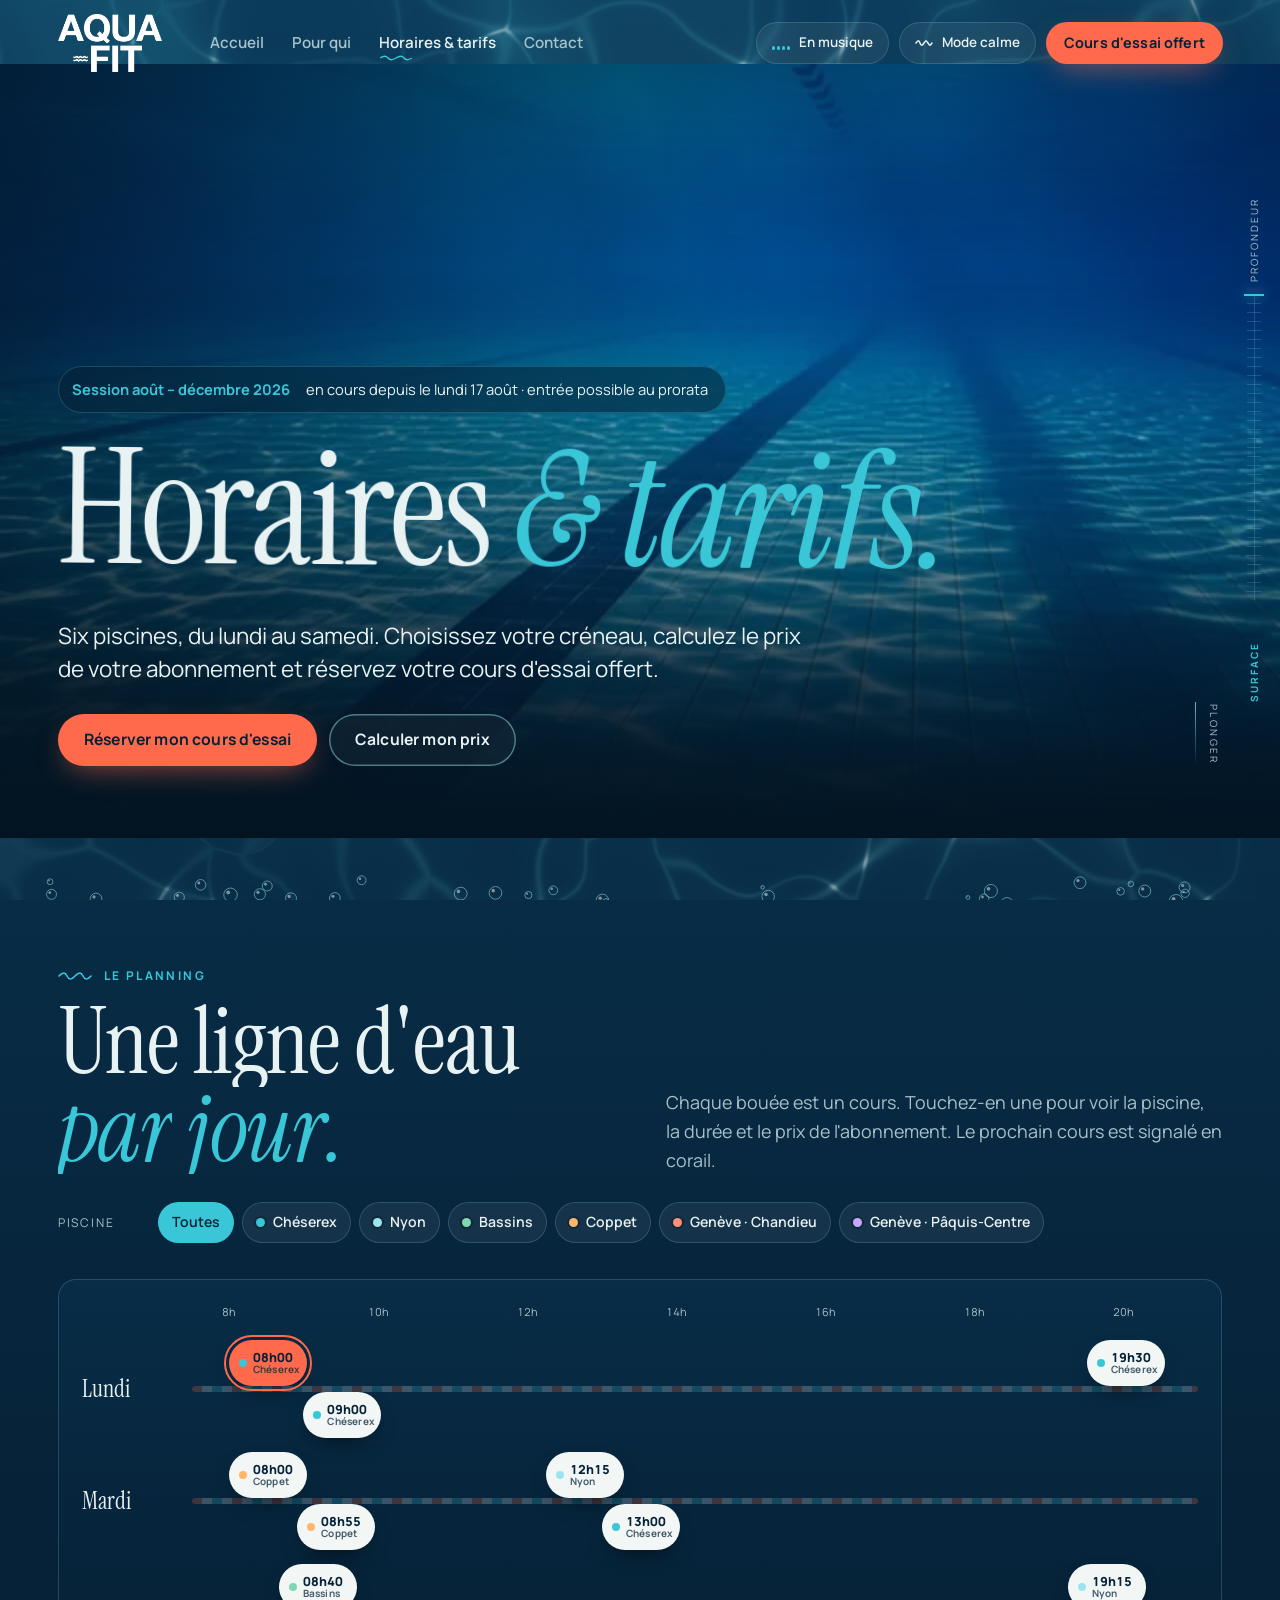
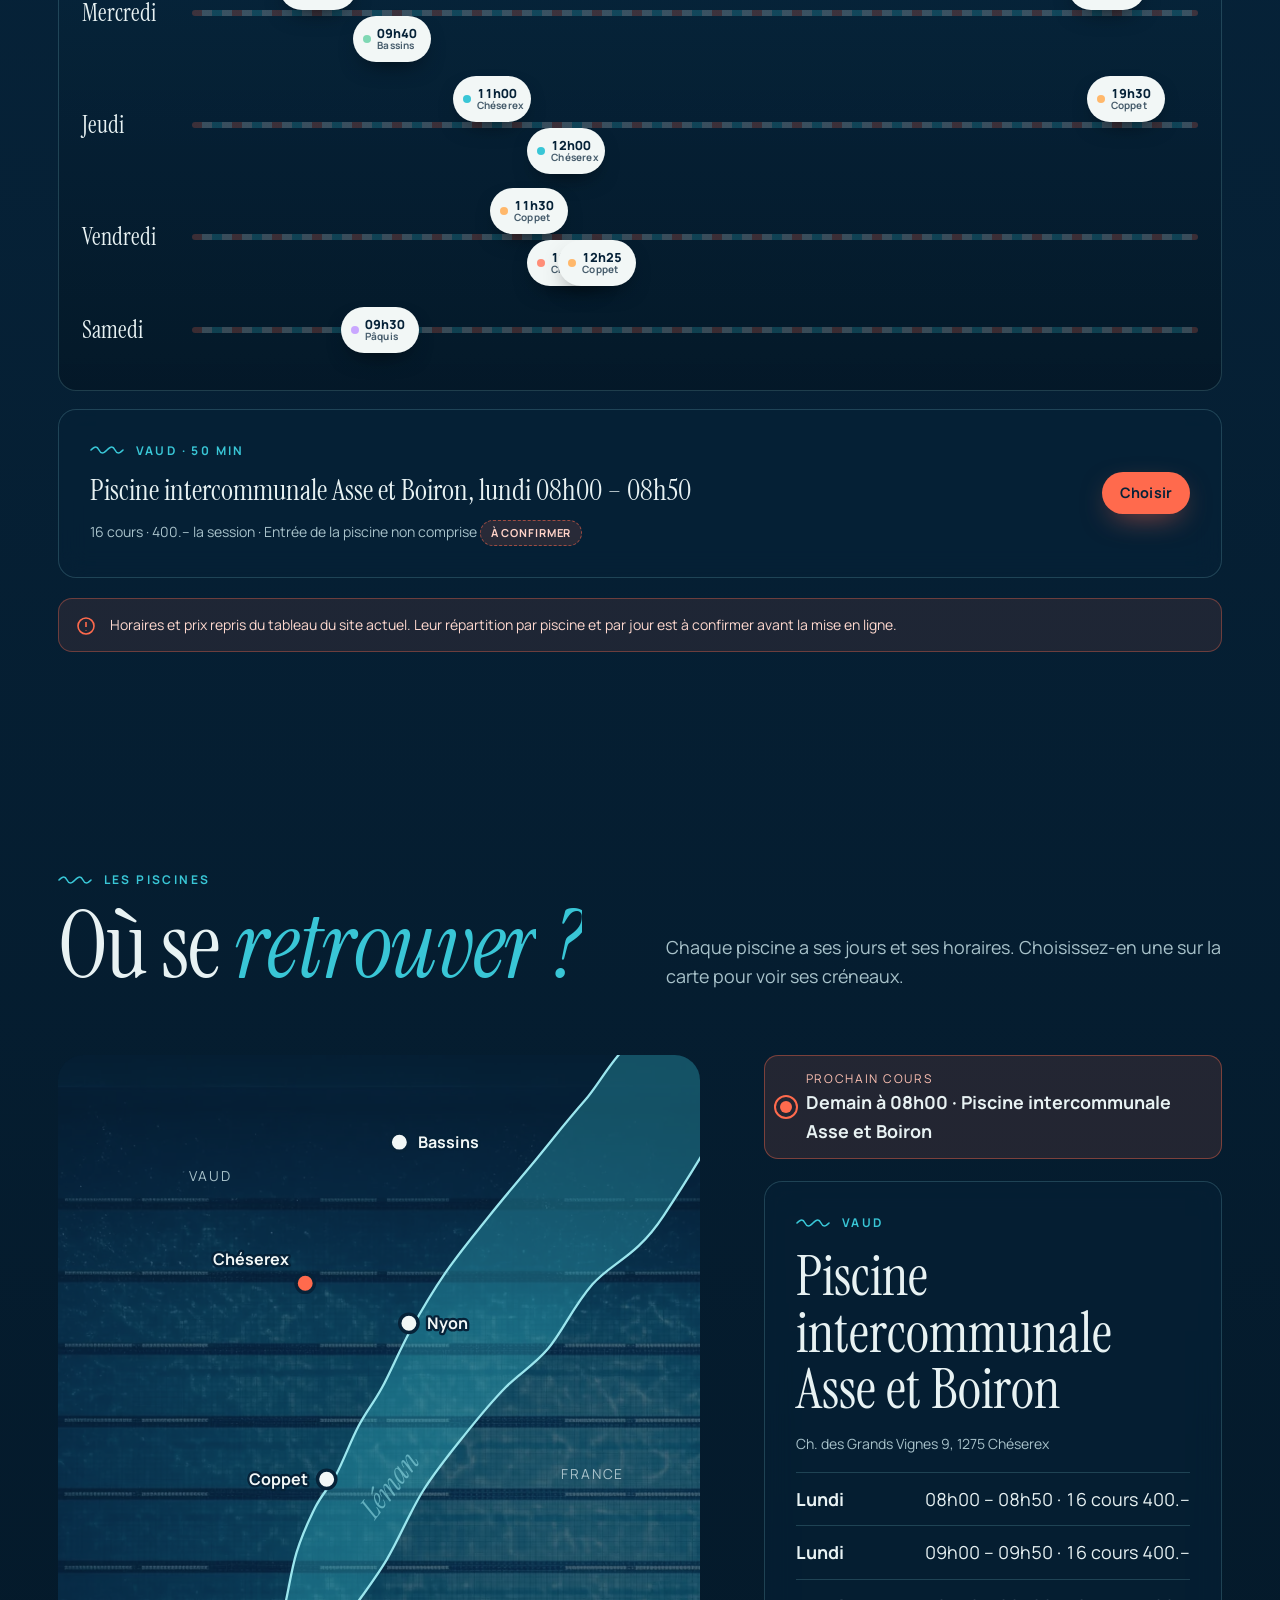
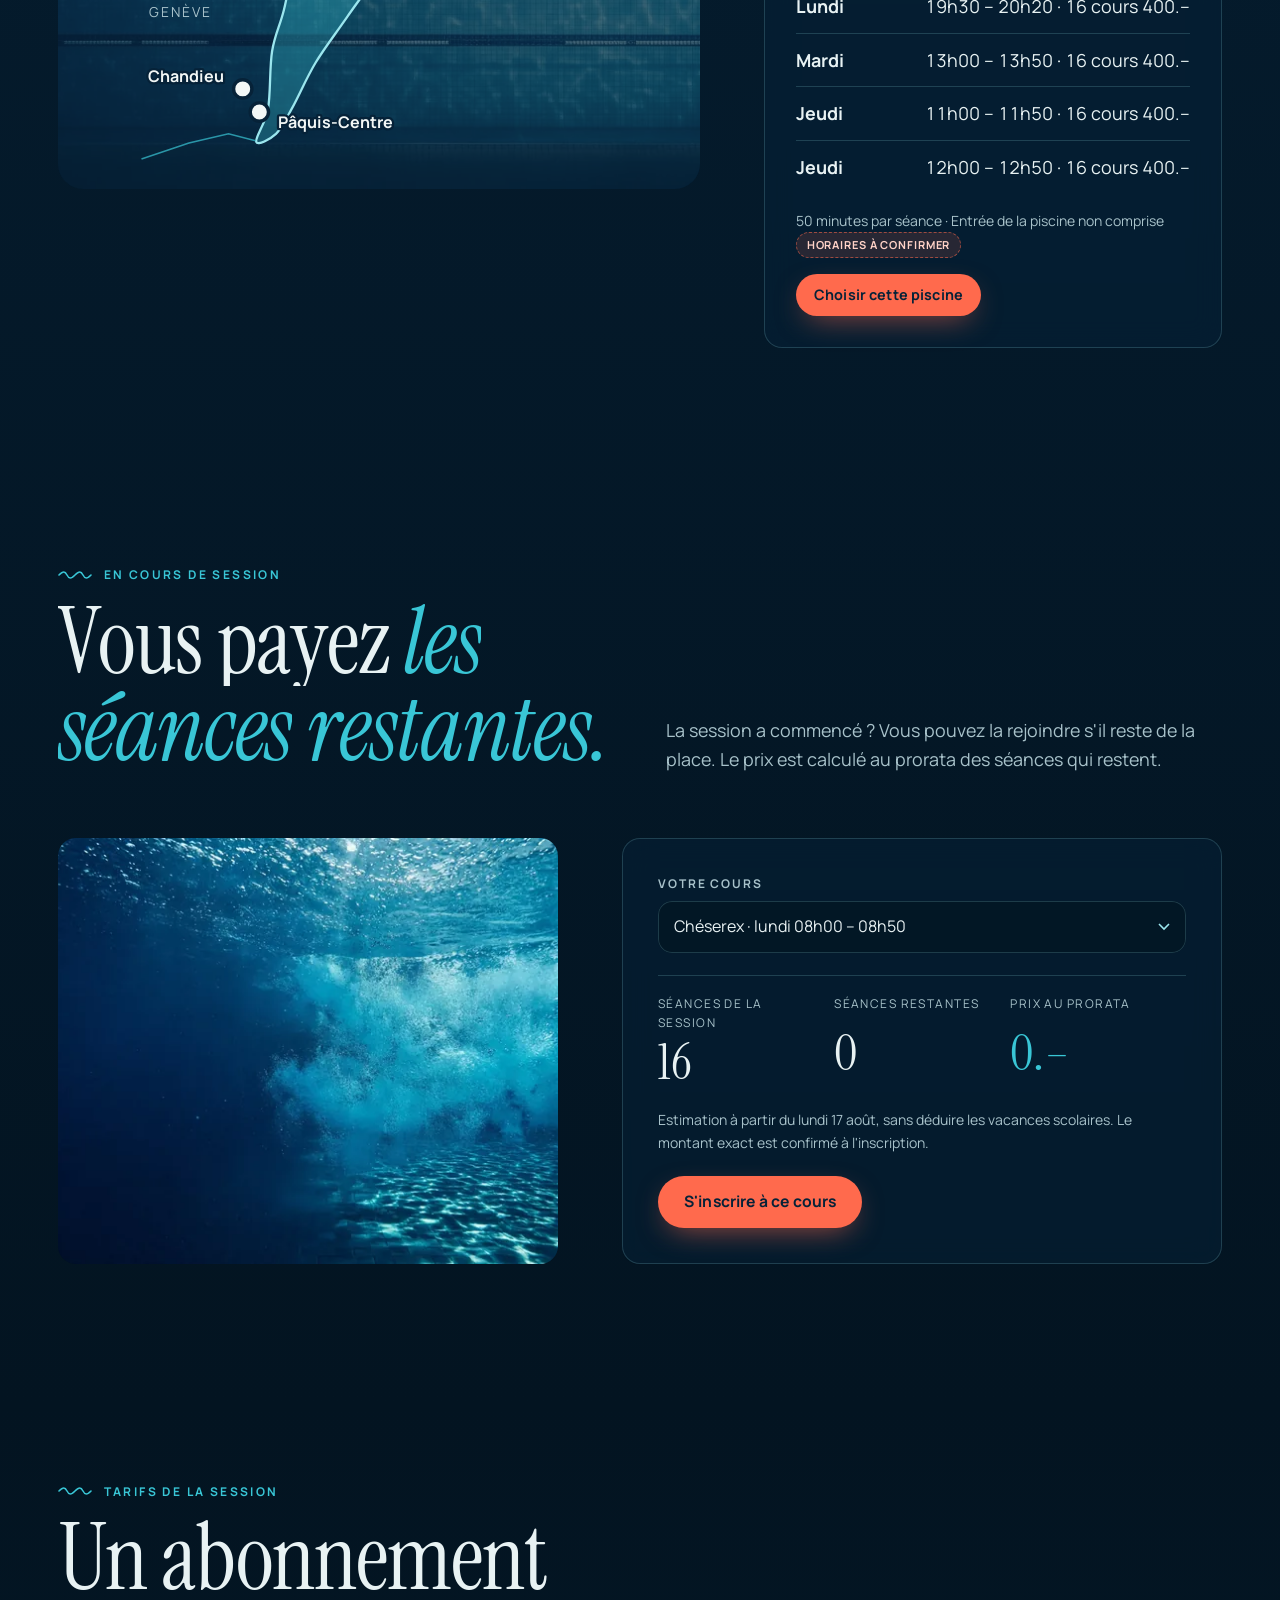
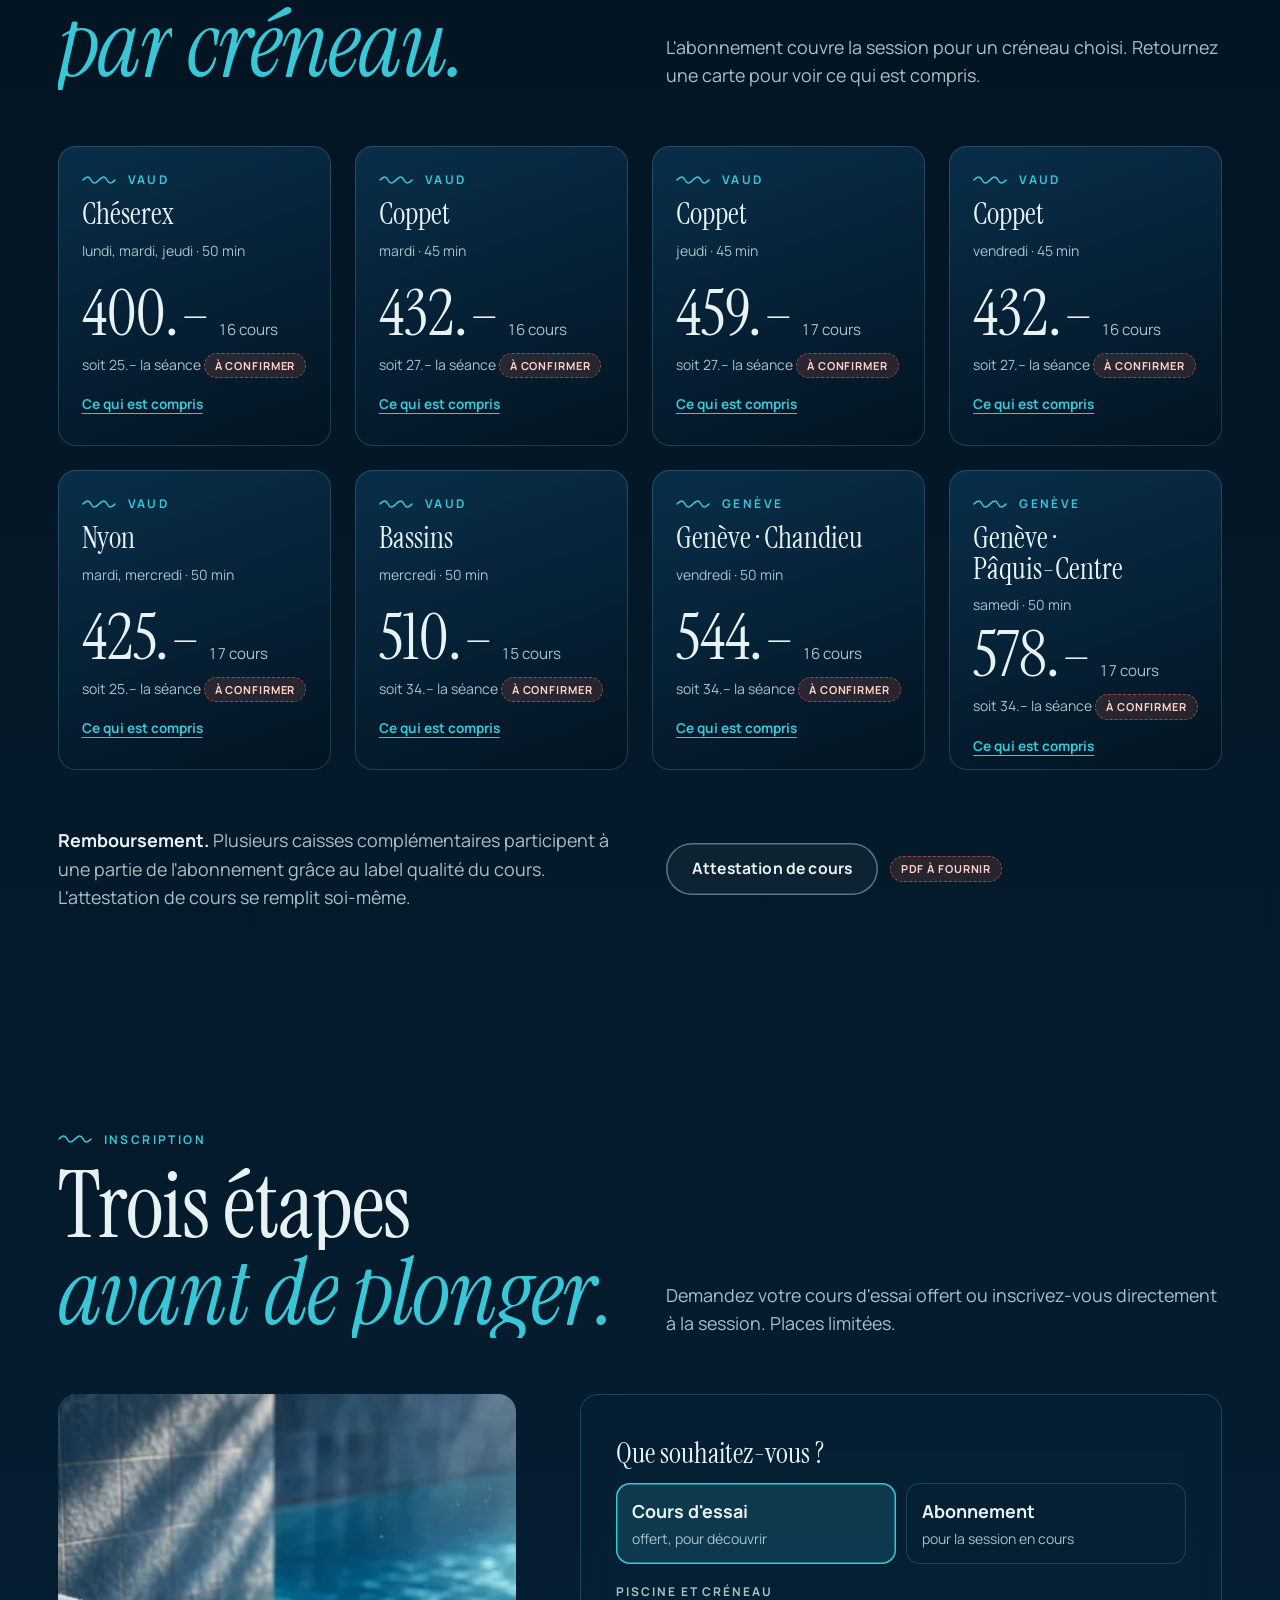
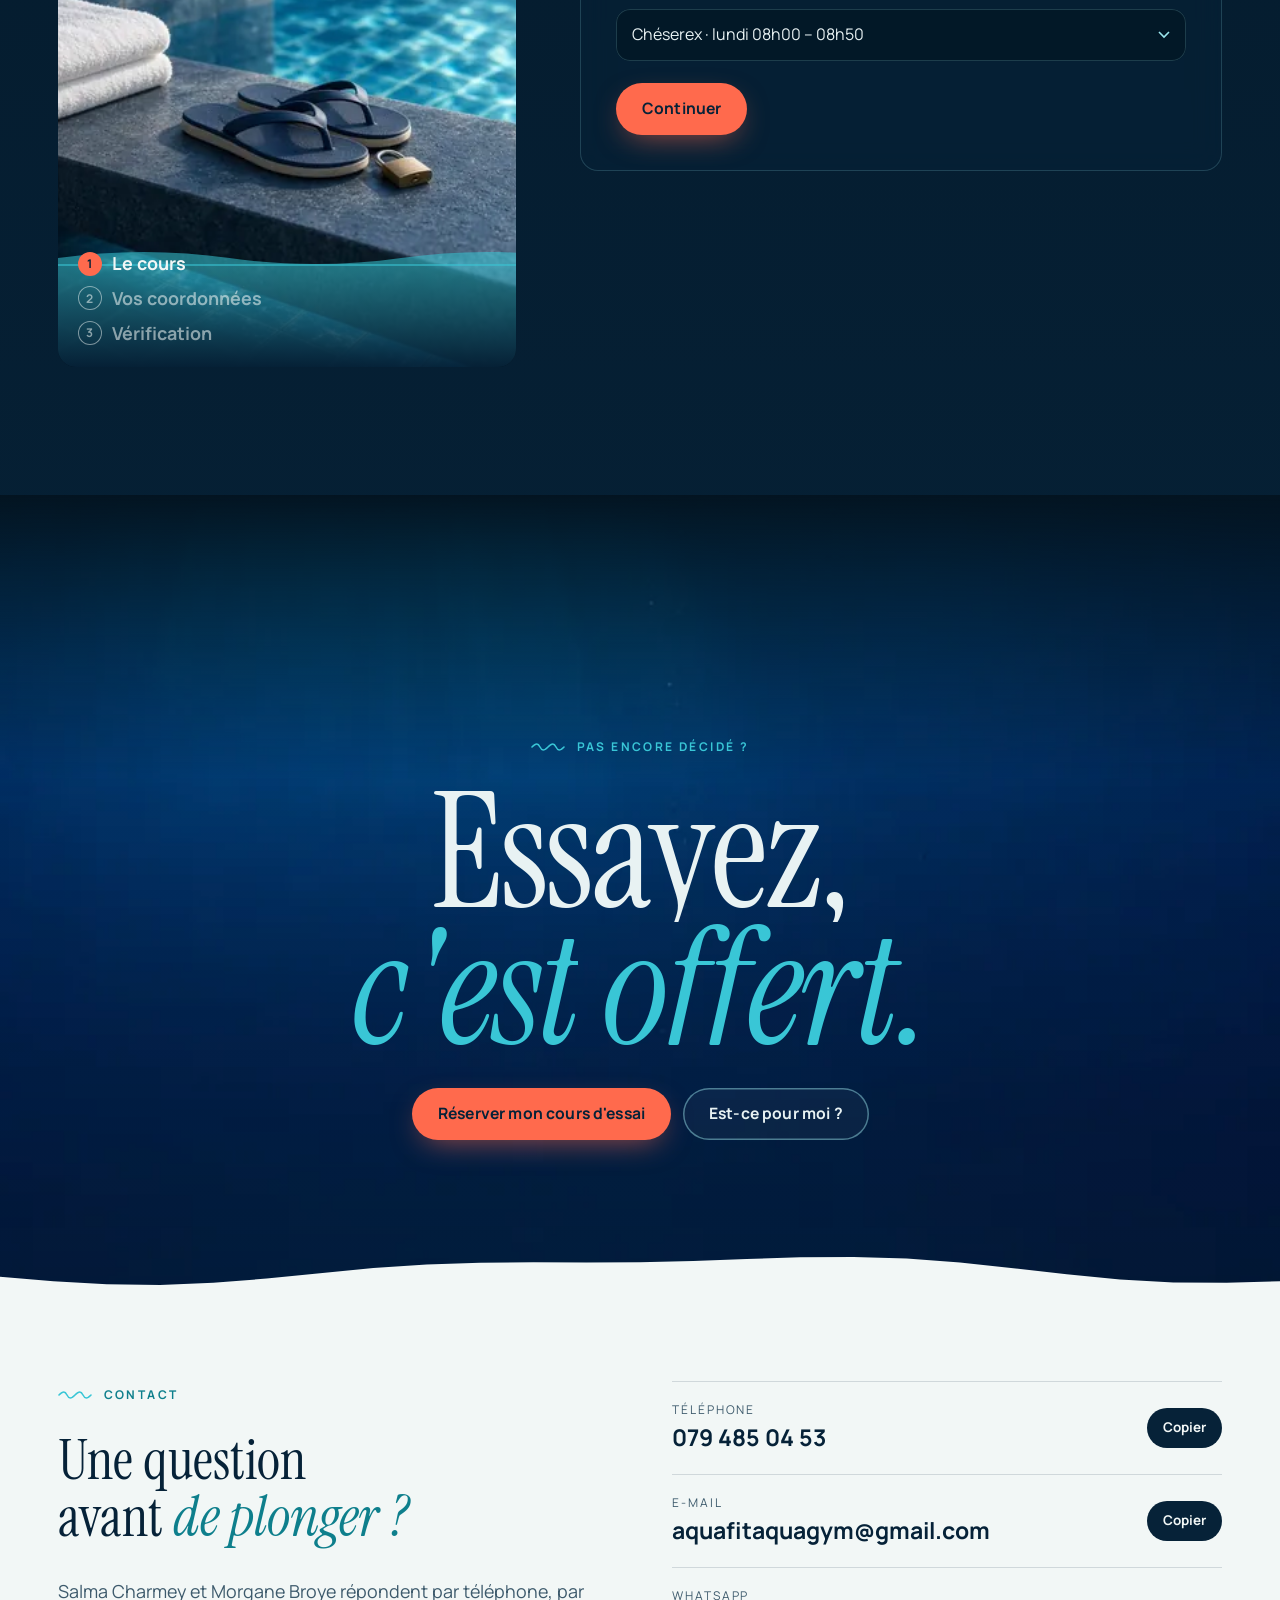
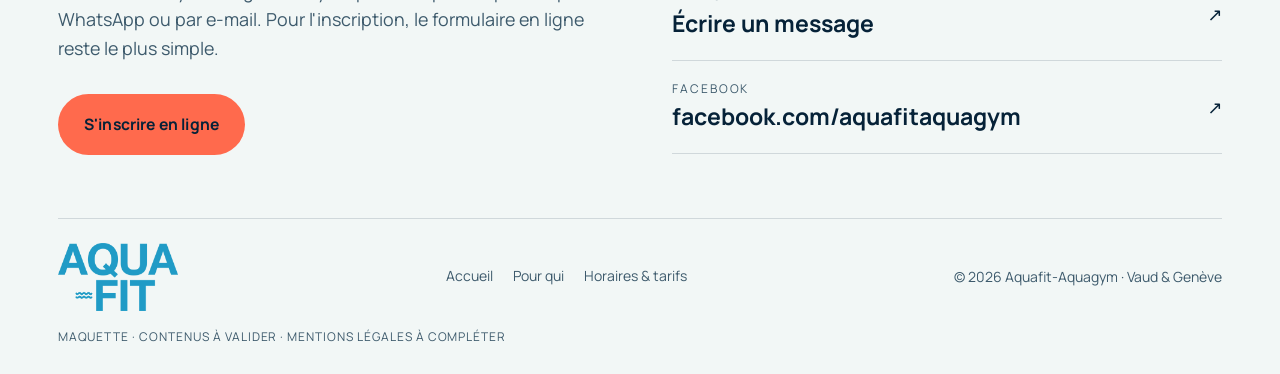
==== commit cde31331: "Maquette v2 apres audit" ====
--- a/horaires-tarifs.html
+++ b/horaires-tarifs.html
@@ -6,12 +6,13 @@
 <title>Horaires & tarifs · Aquafit-Aquagym</title>
 <meta name="claude:viewport-fit-sides" content="cover">
 <meta name="description" content="Planning des cours d'Aqua-fit dans six piscines de Vaud et Genève, tarifs de la session, calcul au prorata et inscription au cours d'essai offert.">
+<meta name="robots" content="noindex, nofollow">
 <meta name="theme-color" content="#062238">
 <meta property="og:type" content="website">
 <meta property="og:locale" content="fr_CH">
 <meta property="og:title" content="Horaires & tarifs · Aquafit-Aquagym">
 <meta property="og:description" content="Planning des cours d'Aqua-fit dans six piscines de Vaud et Genève, tarifs de la session, calcul au prorata et inscription au cours d'essai offert.">
-<meta property="og:image" content="assets/img/course-eau-profonde-1280.webp">
+<meta property="og:image" content="https://aquafit-maquette.vercel.app/assets/img/course-eau-profonde-1280.webp">
 <link rel="icon" href="assets/img/favicon.svg" type="image/svg+xml">
 <link rel="preload" href="assets/fonts/InstrumentSerif-Regular.woff" as="font" type="font/woff" crossorigin>
 <link rel="preload" href="assets/fonts/Manrope-var.woff" as="font" type="font/woff" crossorigin>
@@ -22,6 +23,16 @@
   h.classList.add("js");
   try { calme = localStorage.getItem("aqua-calme") === "1"; } catch (e) {}
   if (!calme && window.matchMedia && matchMedia("(prefers-reduced-motion: reduce)").matches) calme = true;
+  // Ouverture de page masquée le temps de charger les polices : pas de saut de mise en page.
+  var fin = function () { h.classList.remove("polices"); };
+  if (document.fonts && document.fonts.load) {
+    h.classList.add("polices");
+    window.__polices = Promise.race([
+      Promise.all([document.fonts.load('400 1em "Instrument Serif"'), document.fonts.load('italic 400 1em "Instrument Serif"'), document.fonts.load('600 1em "Manrope"')]),
+      new Promise(function (r) { setTimeout(r, 1400); })
+    ]).then(fin, fin);
+    setTimeout(fin, 2500);
+  }
   if (calme) { h.classList.add("calme"); return; }
   try {
     if (sessionStorage.getItem("aqua-vague") === "1") h.classList.add("arrivee");
@@ -84,14 +95,15 @@
     <a href="index.html" data-nav="accueil">Accueil</a>
     <a href="pour-qui.html" data-nav="pour-qui">Pour qui</a>
     <a href="horaires-tarifs.html" data-nav="horaires">Horaires &amp; tarifs</a>
+    <a href="#contact">Contact</a>
   </nav>
   <div class="entete__outils">
     <button class="outil" type="button" data-son aria-pressed="false" aria-label="Lancer la musique">
-      <span class="eq" aria-hidden="true"><i></i><i></i><i></i><i></i></span><span class="outil__txt">En musique</span>
+      <span class="eq" aria-hidden="true"><i></i><i></i><i></i><i></i></span><span class="outil__txt">En musique</span><span class="outil__court" aria-hidden="true">Son</span>
     </button>
     <button class="outil" type="button" data-calme aria-pressed="false">
       <svg class="vague-ico" viewBox="0 0 18 10" aria-hidden="true"><path d="M1 5c2-3 3-3 4 0s2 3 4 0 2-3 4 0 2 3 4 0" fill="none" stroke="currentColor" stroke-width="1.5" stroke-linecap="round"/></svg>
-      <span class="outil__txt">Mode calme</span>
+      <span class="outil__txt">Mode calme</span><span class="outil__court" aria-hidden="true">Calme</span>
     </button>
     <a class="bouton bouton--corail bouton--petit magnet" href="horaires-tarifs.html#inscription"><span class="bouton__txt">Cours d'essai offert</span></a>
     <button class="burger" type="button" data-burger aria-expanded="false" aria-controls="menu-mobile"><span></span><span></span><span class="sr">Menu</span></button>
@@ -106,9 +118,15 @@
   </nav>
   <a class="bouton bouton--corail" href="horaires-tarifs.html#inscription">Réserver mon cours d'essai offert</a>
   <div class="menu-mobile__bas">
-    <span>079 485 04 53 · aussi sur WhatsApp</span>
+    <a class="lien-trace" href="https://wa.me/41794850453" target="_blank" rel="noopener">Écrire sur WhatsApp ↗</a>
+    <span>079 485 04 53</span>
     <span>aquafitaquagym@gmail.com</span>
   </div>
+</div>
+
+<div class="barre-essai" data-barre-essai aria-hidden="true">
+  <a class="bouton bouton--corail" href="horaires-tarifs.html#inscription" tabindex="-1"><span class="bouton__txt">Cours d'essai offert</span></a>
+  <a class="barre-essai__wa" href="https://wa.me/41794850453" target="_blank" rel="noopener" tabindex="-1" aria-label="Écrire sur WhatsApp"><svg viewBox="0 0 24 24" aria-hidden="true"><path d="M4 5.5A2.5 2.5 0 0 1 6.5 3h11A2.5 2.5 0 0 1 20 5.5v8a2.5 2.5 0 0 1-2.5 2.5H10l-4.5 4v-4h0A2.5 2.5 0 0 1 4 13.5Z" fill="none" stroke="currentColor" stroke-width="1.6" stroke-linejoin="round"/><circle cx="8.5" cy="9.5" r="1.1" fill="currentColor"/><circle cx="12" cy="9.5" r="1.1" fill="currentColor"/><circle cx="15.5" cy="9.5" r="1.1" fill="currentColor"/></svg></a>
 </div>
 
 
@@ -148,7 +166,6 @@
       <div class="planning" data-planning>
         <p class="texte">Le planning s'affiche ici.</p>
       </div>
-      <div class="legende-piscines" data-legende></div>
       <div class="planning__detail" data-planning-detail aria-live="polite"></div>
       <p class="bandeau-verif" style="margin-top:20px"><svg viewBox="0 0 20 20" fill="none" stroke="currentColor" stroke-width="1.6" aria-hidden="true"><circle cx="10" cy="10" r="8"/><path d="M10 6v5M10 14v.5"/></svg><span>Horaires et prix repris du tableau du site actuel. Leur répartition par piscine et par jour est à confirmer avant la mise en ligne.</span></p>
     </div>
@@ -275,6 +292,7 @@
             </div>
             <label class="case"><input type="checkbox" id="ins-enceinte" name="enceinte"> Je suis enceinte ou en rééducation&nbsp;: j'ai demandé l'avis de mon médecin ou de ma sage-femme.</label>
             <div class="champ"><label for="ins-remarque">Remarque (facultatif)</label><textarea id="ins-remarque" name="remarque"></textarea></div>
+            <p class="note">Vos coordonnées servent uniquement à traiter votre demande. <span class="a-confirmer">politique de confidentialité à compléter (nLPD)</span></p>
           </fieldset>
           <fieldset data-etape="3" hidden>
             <legend>Vérifiez votre demande</legend>
@@ -284,7 +302,7 @@
           <div data-etape="succes" hidden class="succes" tabindex="-1">
             <h3>Demande simulée.</h3>
             <p class="texte">Rien n'a été envoyé&nbsp;: c'est une maquette. En attendant, vous pouvez joindre Salma et Morgane au 079 485 04 53 ou à aquafitaquagym@gmail.com.</p>
-            <div class="actions"><button class="bouton bouton--ligne" type="button" data-recommencer>Recommencer</button></div>
+            <div class="actions"><a class="bouton bouton--corail" href="https://wa.me/41794850453" target="_blank" rel="noopener"><span class="bouton__txt">Écrire sur WhatsApp</span></a><button class="bouton bouton--ligne" type="button" data-recommencer>Recommencer</button></div>
           </div>
           <p class="erreur" data-erreur hidden></p>
           <div class="formulaire__actions" data-nav-etapes>
@@ -326,12 +344,16 @@
       </div>
       <div class="contacts">
         <div class="contact">
-          <div><small>Téléphone et WhatsApp</small><span class="contact__valeur" data-copie-source="tel">079 485 04 53</span></div>
+          <div><small>Téléphone</small><span class="contact__valeur" data-copie-source="tel">079 485 04 53</span></div>
           <button class="copier" type="button" data-copier="tel">Copier</button>
         </div>
         <div class="contact">
           <div><small>E-mail</small><span class="contact__valeur" data-copie-source="mail">aquafitaquagym@gmail.com</span></div>
           <button class="copier" type="button" data-copier="mail">Copier</button>
+        </div>
+        <div class="contact">
+          <div><small>WhatsApp</small><a class="contact__valeur lien-trace" href="https://wa.me/41794850453" target="_blank" rel="noopener">Écrire un message</a></div>
+          <span aria-hidden="true">↗</span>
         </div>
         <div class="contact">
           <div><small>Facebook</small><a class="contact__valeur lien-trace" href="https://www.facebook.com/aquafitaquagym" target="_blank" rel="noopener">facebook.com/aquafitaquagym</a></div>
--- a/assets/css/site.css
+++ b/assets/css/site.css
@@ -605,3 +605,78 @@
 .couloir__bassin--double { height: 104px; }
 .couloir__bassin--double::before { top: 50%; }
 @media (max-width: 820px) { .couloir__bassin--double { height: auto; } .cours { top: auto !important; } }
+
+/* =========================================================================
+   v2 : audit
+   ========================================================================= */
+
+/* Menu mobile ouvert : la page derrière ne défile plus. */
+html.menu-ouvert, html.menu-ouvert body { overflow: hidden; }
+
+/* Barre « Cours d'essai » sur téléphone et tablette, après l'ouverture de page. */
+.barre-essai { position: fixed; left: 0; right: 0; bottom: 0; z-index: 44; display: none; gap: 10px; align-items: center; padding: 12px var(--gouttiere-d) calc(12px + env(safe-area-inset-bottom, 0px)) var(--gouttiere-g); background: linear-gradient(180deg, rgba(3,20,33,0), rgba(3,20,33,.92) 40%); transform: translateY(110%); transition: transform .5s var(--ease); pointer-events: none; }
+.barre-essai .bouton { flex: 1; }
+.barre-essai__wa { width: 52px; height: 52px; flex: none; border-radius: 50%; display: grid; place-items: center; background: var(--ecume); color: var(--abysse); }
+.barre-essai__wa svg { width: 24px; height: 24px; }
+.barre-essai.est-visible { transform: none; pointer-events: auto; }
+@media (max-width: 960px) { .barre-essai { display: flex; } }
+html.menu-ouvert .barre-essai { transform: translateY(110%); }
+
+/* Rythme vertical resserré. */
+.section { padding-block: clamp(80px, 10vw, 150px); }
+.section--serree { padding-block: clamp(56px, 7vw, 104px); }
+
+/* Ouverture masquée le temps des polices (évite le saut de mise en page). */
+html.polices .hero__contenu { visibility: hidden; }
+
+/* Sans JavaScript, les galeries défilent à la main. */
+html:not(.js) .piste { overflow-x: auto; width: auto; }
+
+/* Planning : chaque bouée affiche l'heure et la piscine (la couleur n'est pas la seule information). */
+.cours { height: 46px; min-width: 78px; justify-content: flex-start; padding: 0 12px 0 10px; }
+.cours__txt { display: grid; line-height: 1.05; text-align: left; }
+.cours__txt b { font-size: 12.5px; font-weight: 800; }
+.cours__txt small { font-size: 10px; font-weight: 700; opacity: .72; letter-spacing: .02em; }
+.couloir__bassin--double { height: 112px; }
+.puce--couleur { display: inline-flex; align-items: center; gap: 8px; }
+.puce--couleur i { width: 9px; height: 9px; border-radius: 50%; background: var(--c); flex: none; box-shadow: 0 0 0 2px rgba(3,20,33,.35); }
+.puce[aria-pressed="true"].puce--couleur i { box-shadow: 0 0 0 2px var(--abysse); }
+
+/* Tarifs : 8 cartes sur 4 colonnes en grand écran. */
+@media (min-width: 1200px) { .tarifs { grid-template-columns: repeat(4, minmax(0, 1fr)); } }
+
+/* Galeries horizontales : indication de glisse et progression. */
+.glisser { display: none; align-items: center; gap: 10px; font-size: var(--t-micro); letter-spacing: .16em; text-transform: uppercase; color: var(--lagon); font-weight: 700; }
+.glisser i { width: 34px; height: 1.5px; background: var(--lagon); position: relative; animation: glisse 1.8s var(--ease) infinite; }
+.glisser i::after { content: ""; position: absolute; right: -1px; top: -3px; width: 7px; height: 7px; border-top: 1.5px solid var(--lagon); border-right: 1.5px solid var(--lagon); transform: rotate(45deg); }
+@keyframes glisse { 0%, 100% { transform: translateX(0); } 50% { transform: translateX(8px); } }
+@media (max-width: 900px) { .glisser { display: inline-flex; } }
+.piste__progres { height: 2px; background: var(--ligne); margin-top: clamp(18px, 3vh, 32px); border-radius: 2px; overflow: hidden; }
+.piste__progres i { display: block; height: 100%; background: var(--lagon); transform-origin: left; transform: scaleX(.08); box-shadow: 0 0 8px var(--lagon); }
+
+/* Carte : points plus faciles à toucher, noms lisibles sur téléphone. */
+.pin__zone { fill: transparent; }
+@media (max-width: 600px) {
+  .pin__nom { font-size: 21px; stroke-width: 5px; }
+  .leman-ville { font-size: 16px; }
+  .leman-lac { font-size: 32px; }
+}
+.outil__court { display: none; }
+@media (max-width: 480px) { .outil[data-son] .outil__court { display: inline; } }
+.outil { white-space: nowrap; }
+@media (max-width: 480px) {
+  .outil .outil__txt { display: none; }
+  .outil .outil__court { display: inline; }
+  .outil[data-calme] { gap: 6px; }
+}
+@media (max-width: 360px) {
+  .entete { gap: 6px; padding-left: max(12px, env(safe-area-inset-left, 0px)); padding-right: max(12px, env(safe-area-inset-right, 0px)); }
+  .entete__logo img { width: 70px; }
+  .entete__outils { gap: 6px; }
+  .outil { padding: 0 10px; min-height: 40px; }
+  .outil .vague-ico { display: none; }
+  .burger { width: 42px; height: 42px; }
+  .burger span:not(.sr) { left: 12px; right: 12px; }
+  .burger span:nth-child(1) { top: 17px; }
+  .burger span:nth-child(2) { top: 24px; }
+}
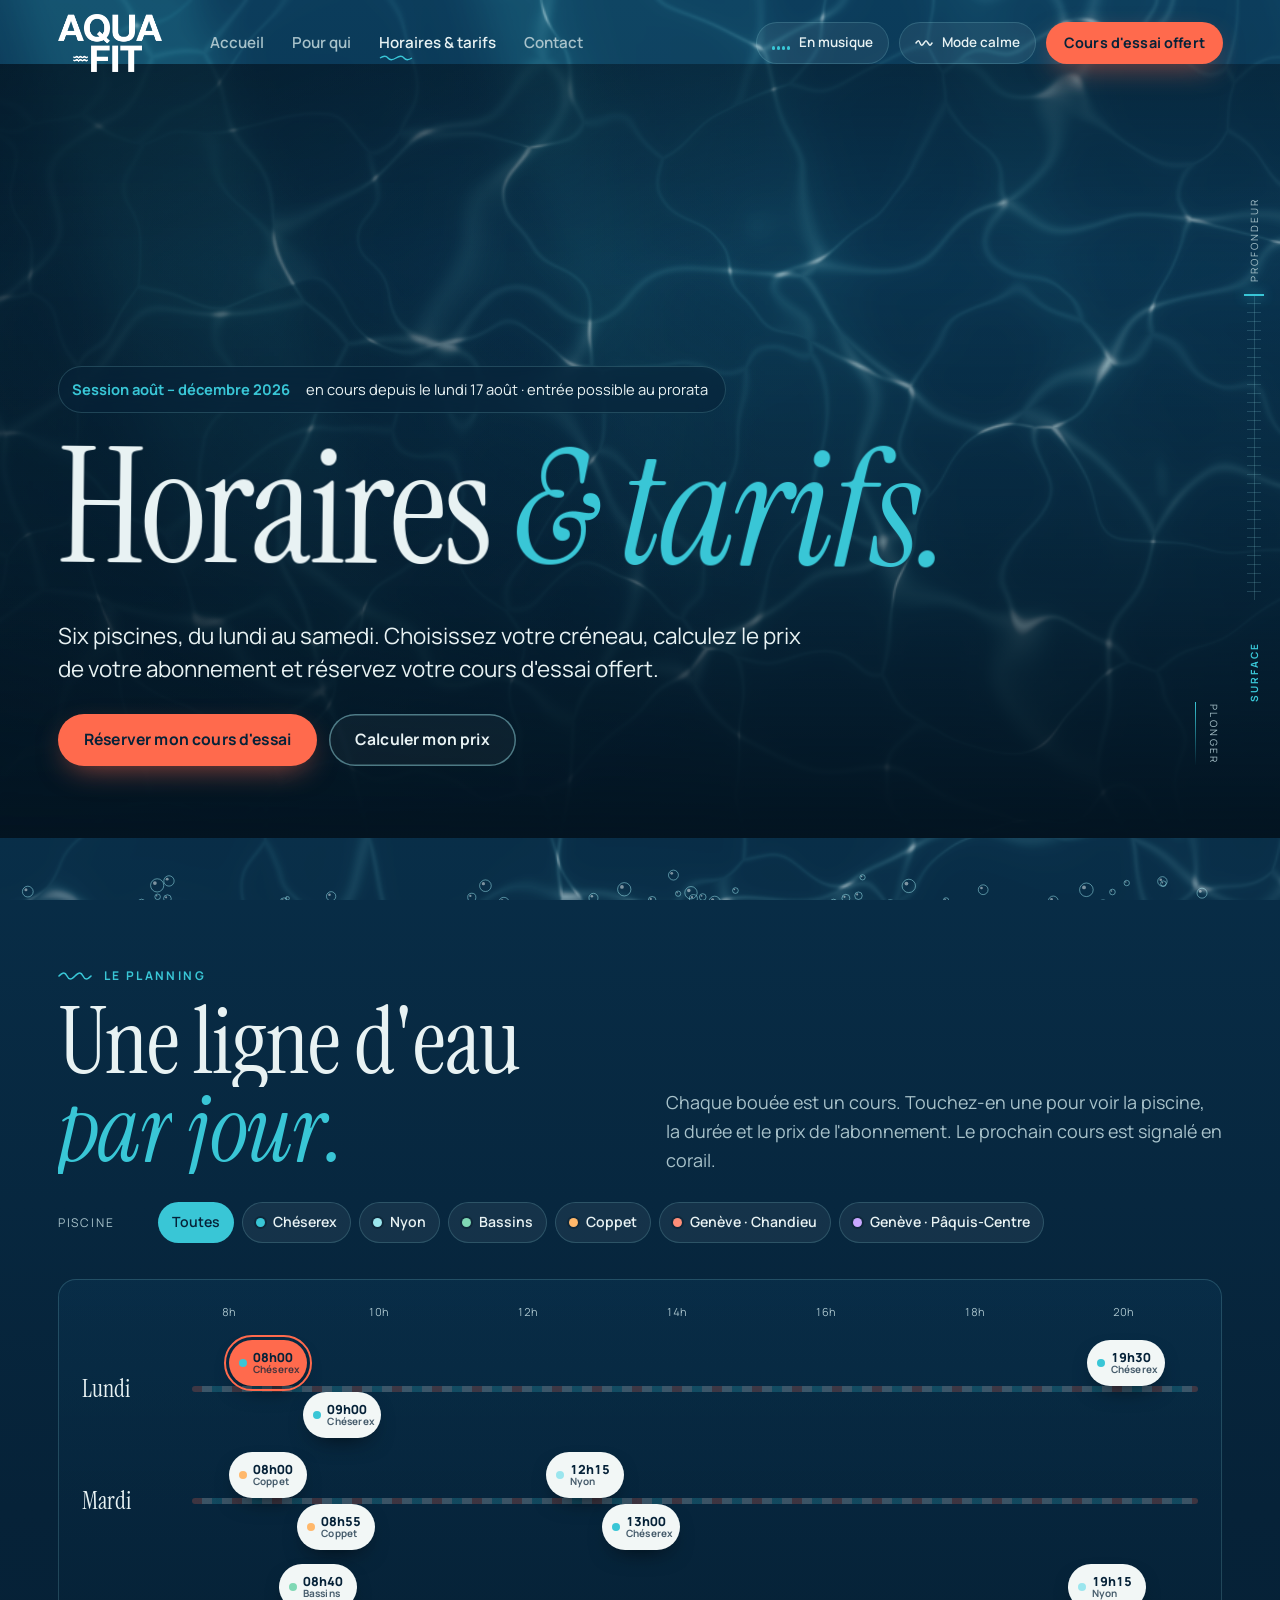
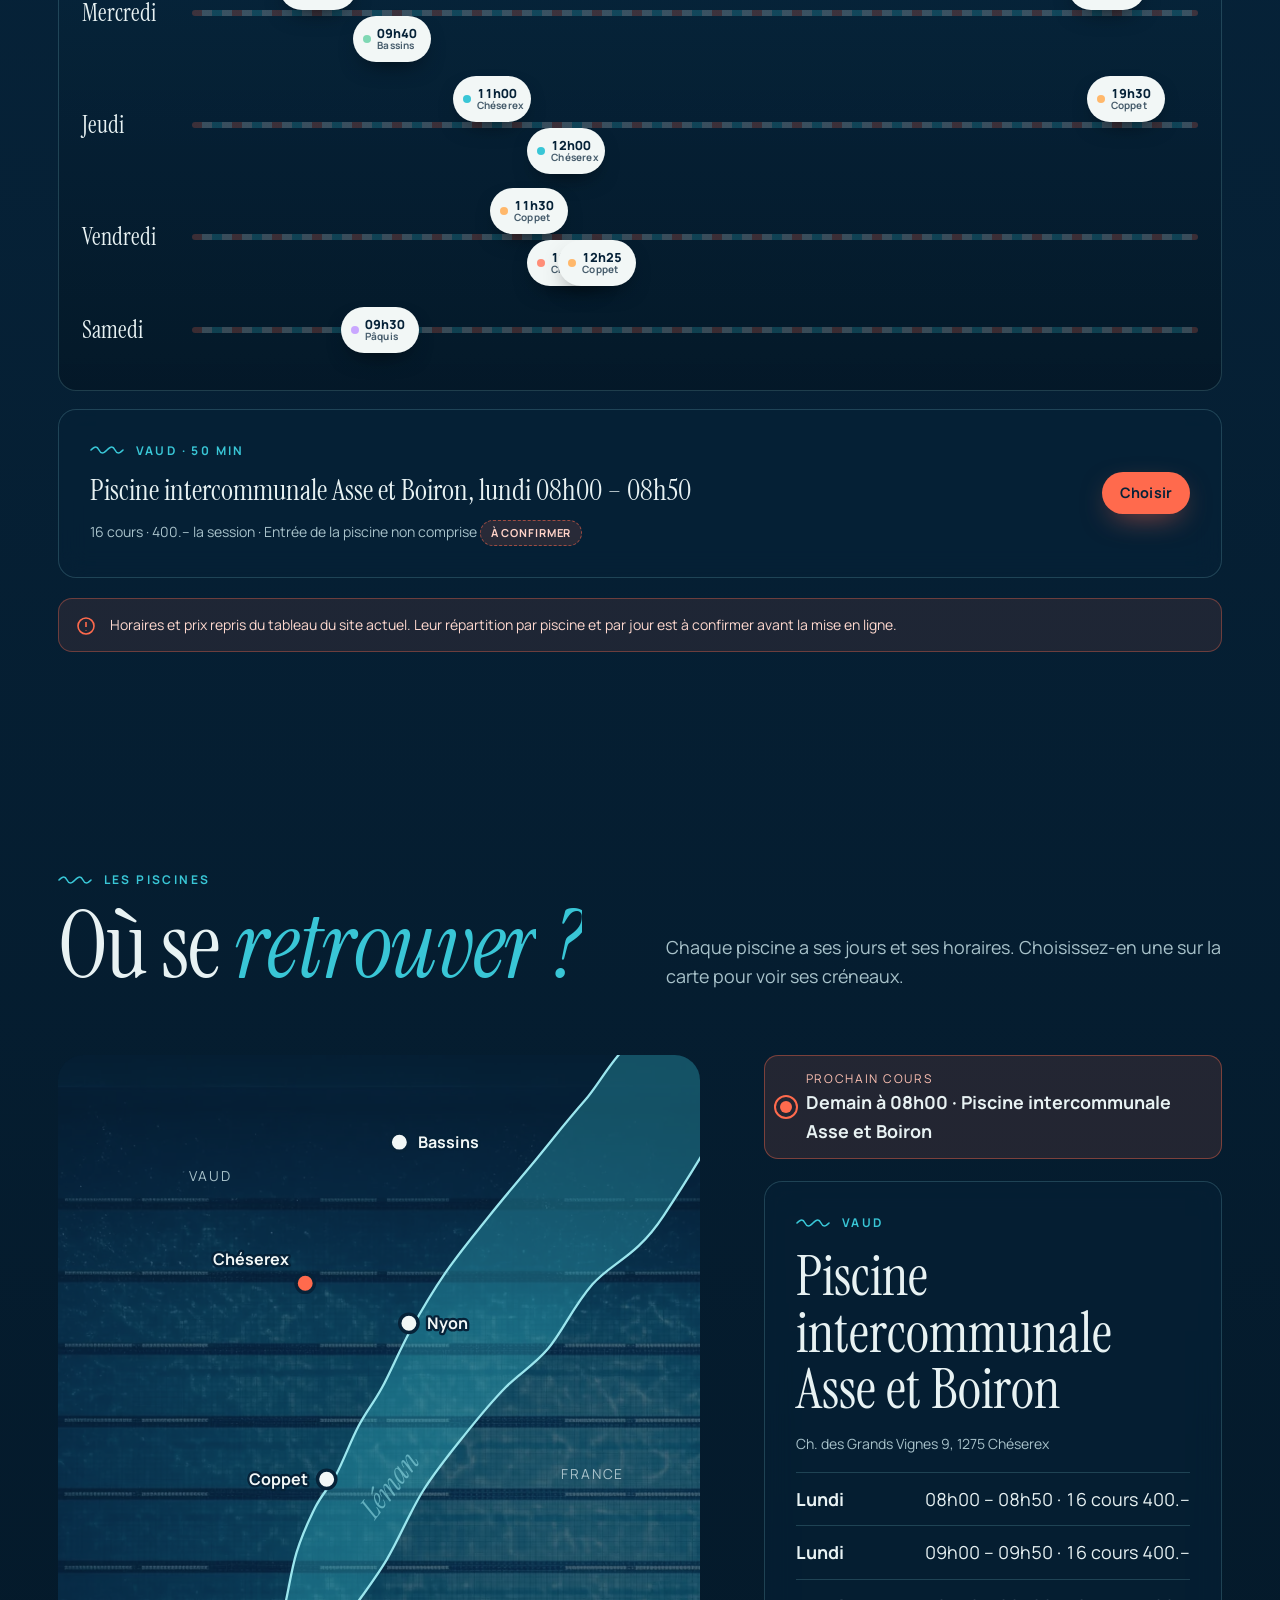
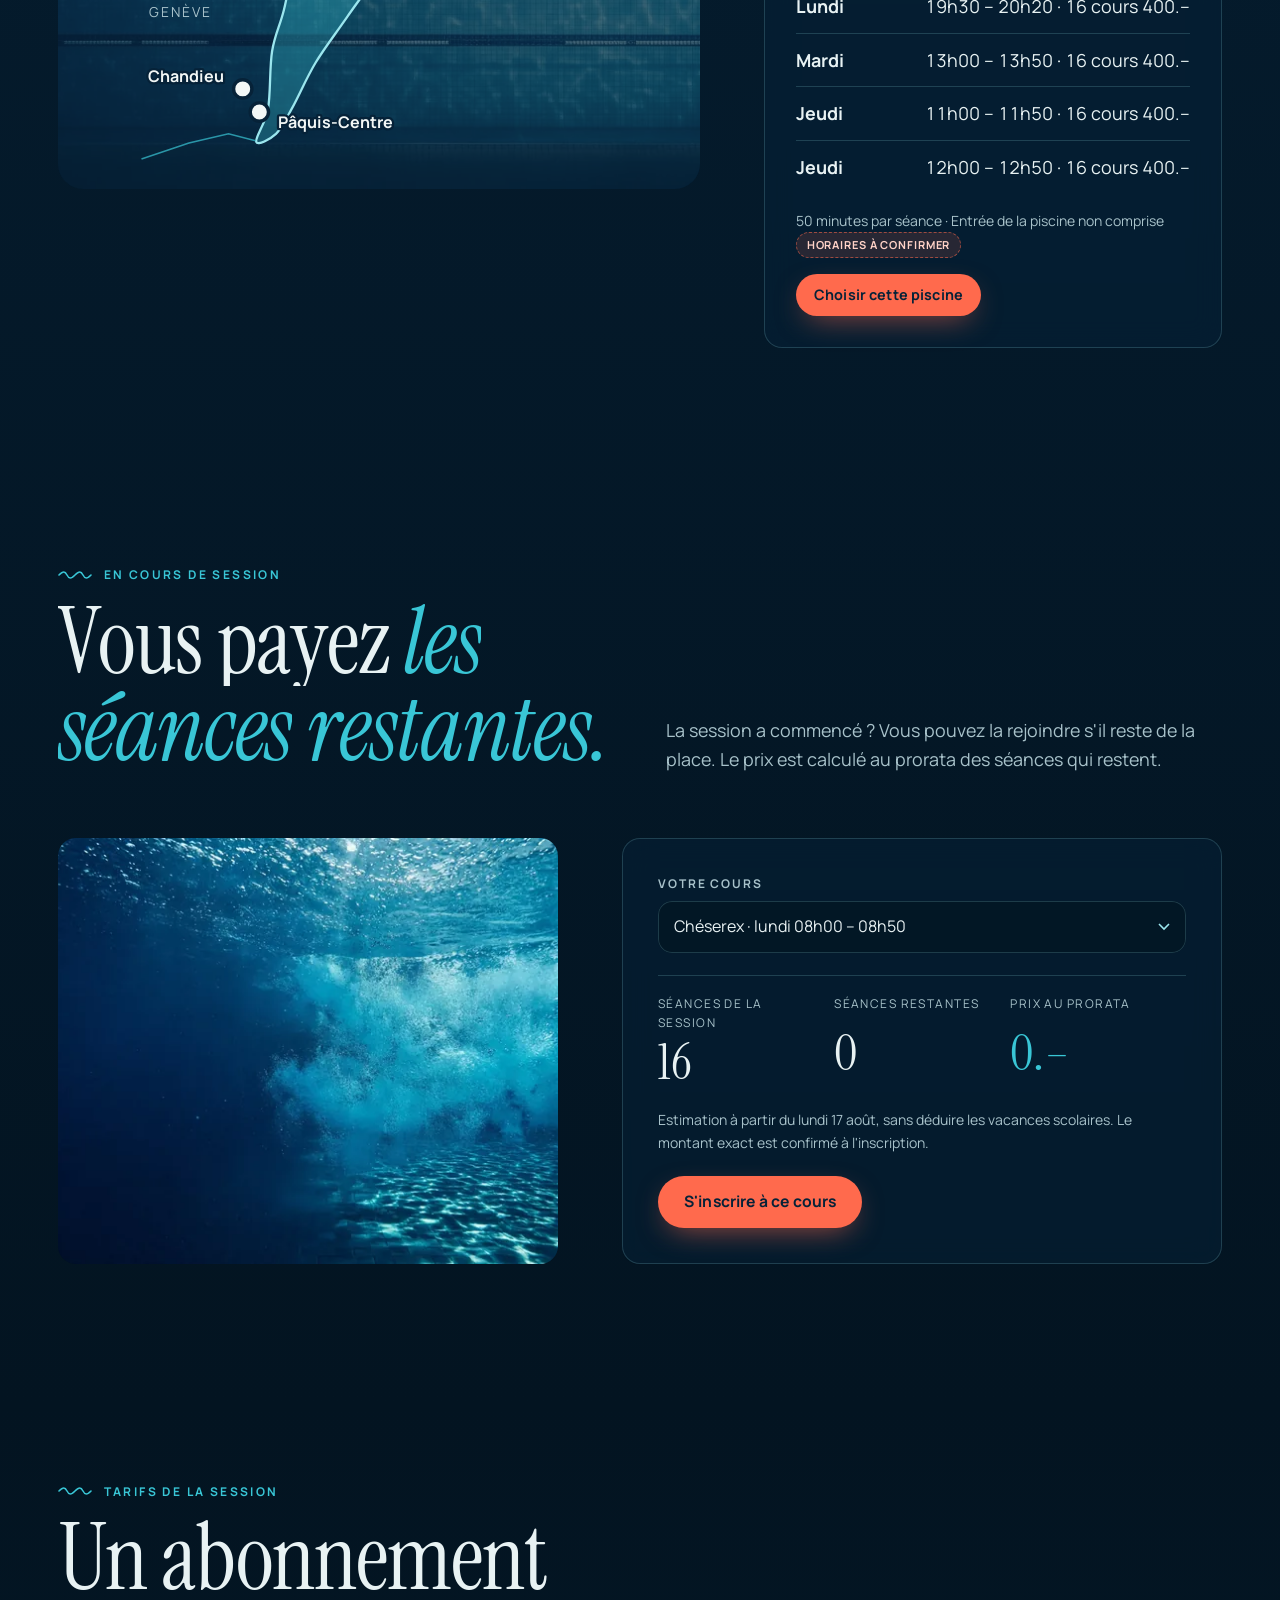
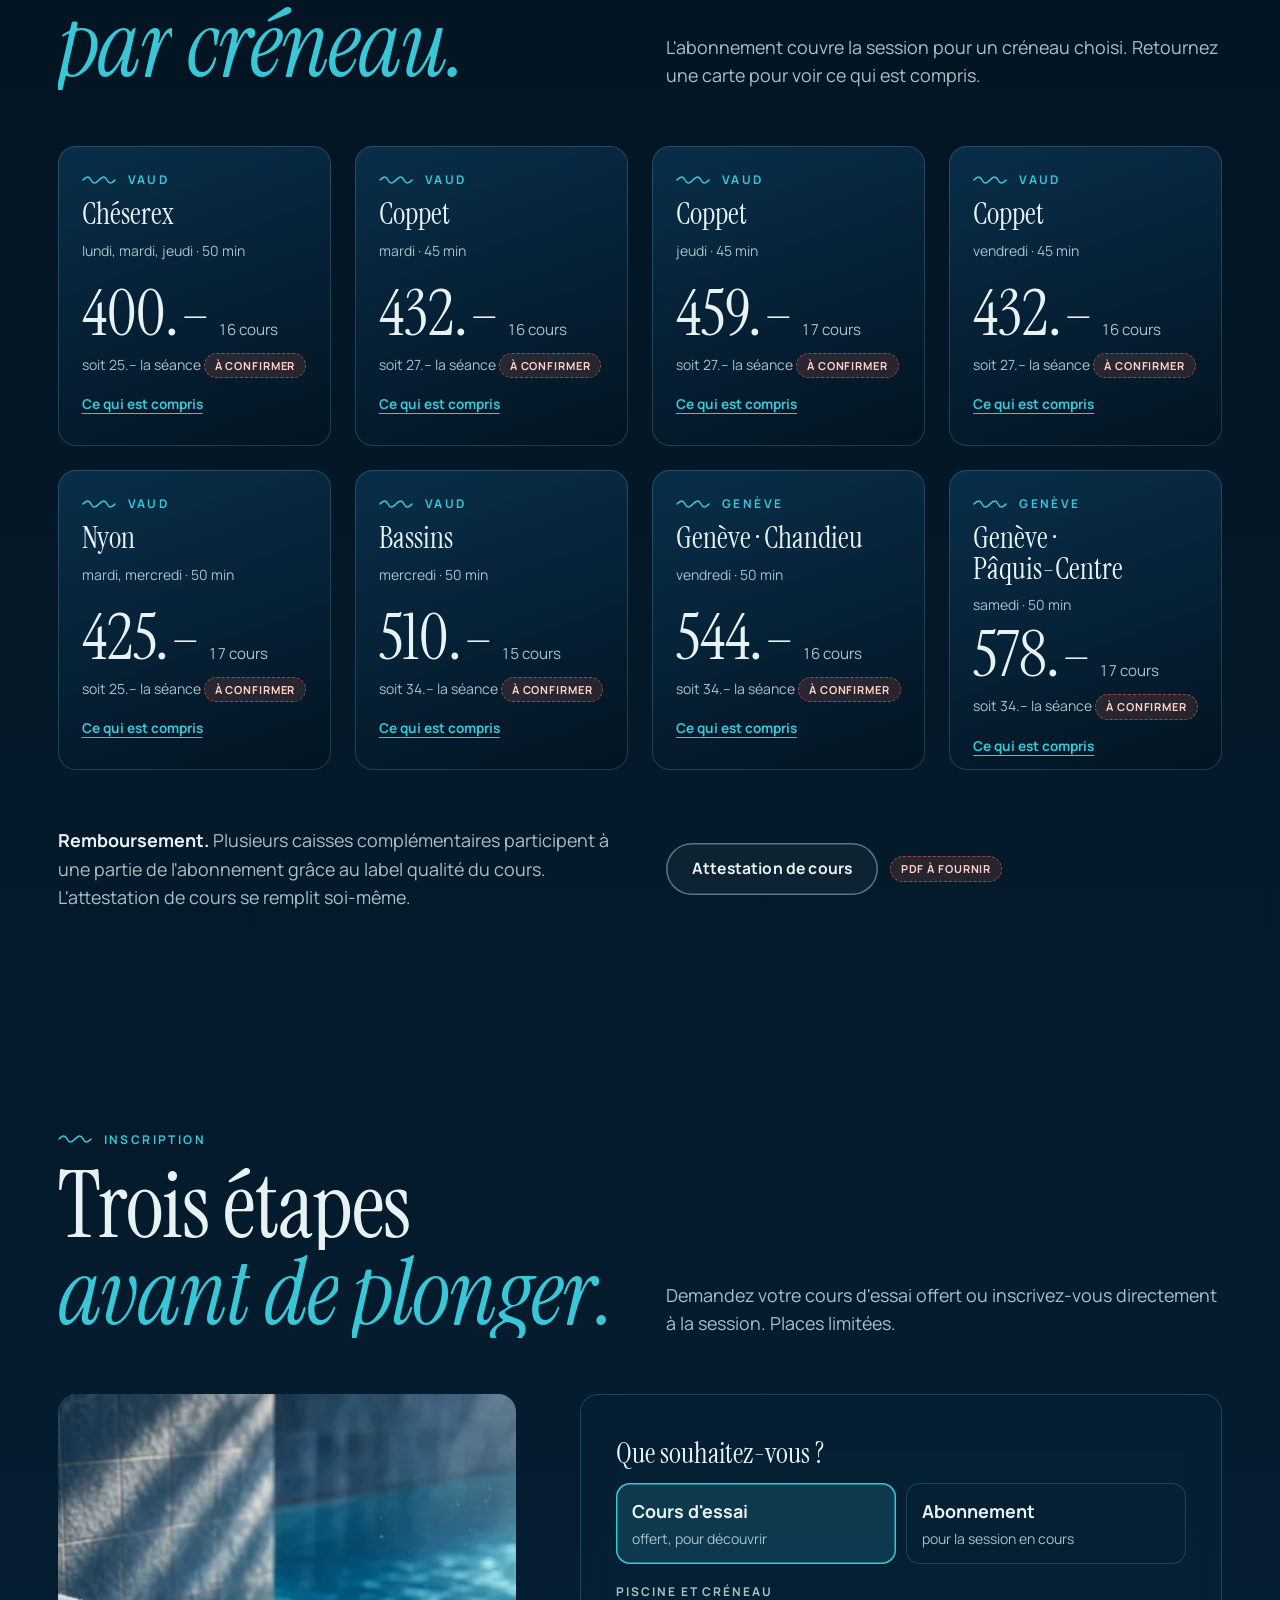
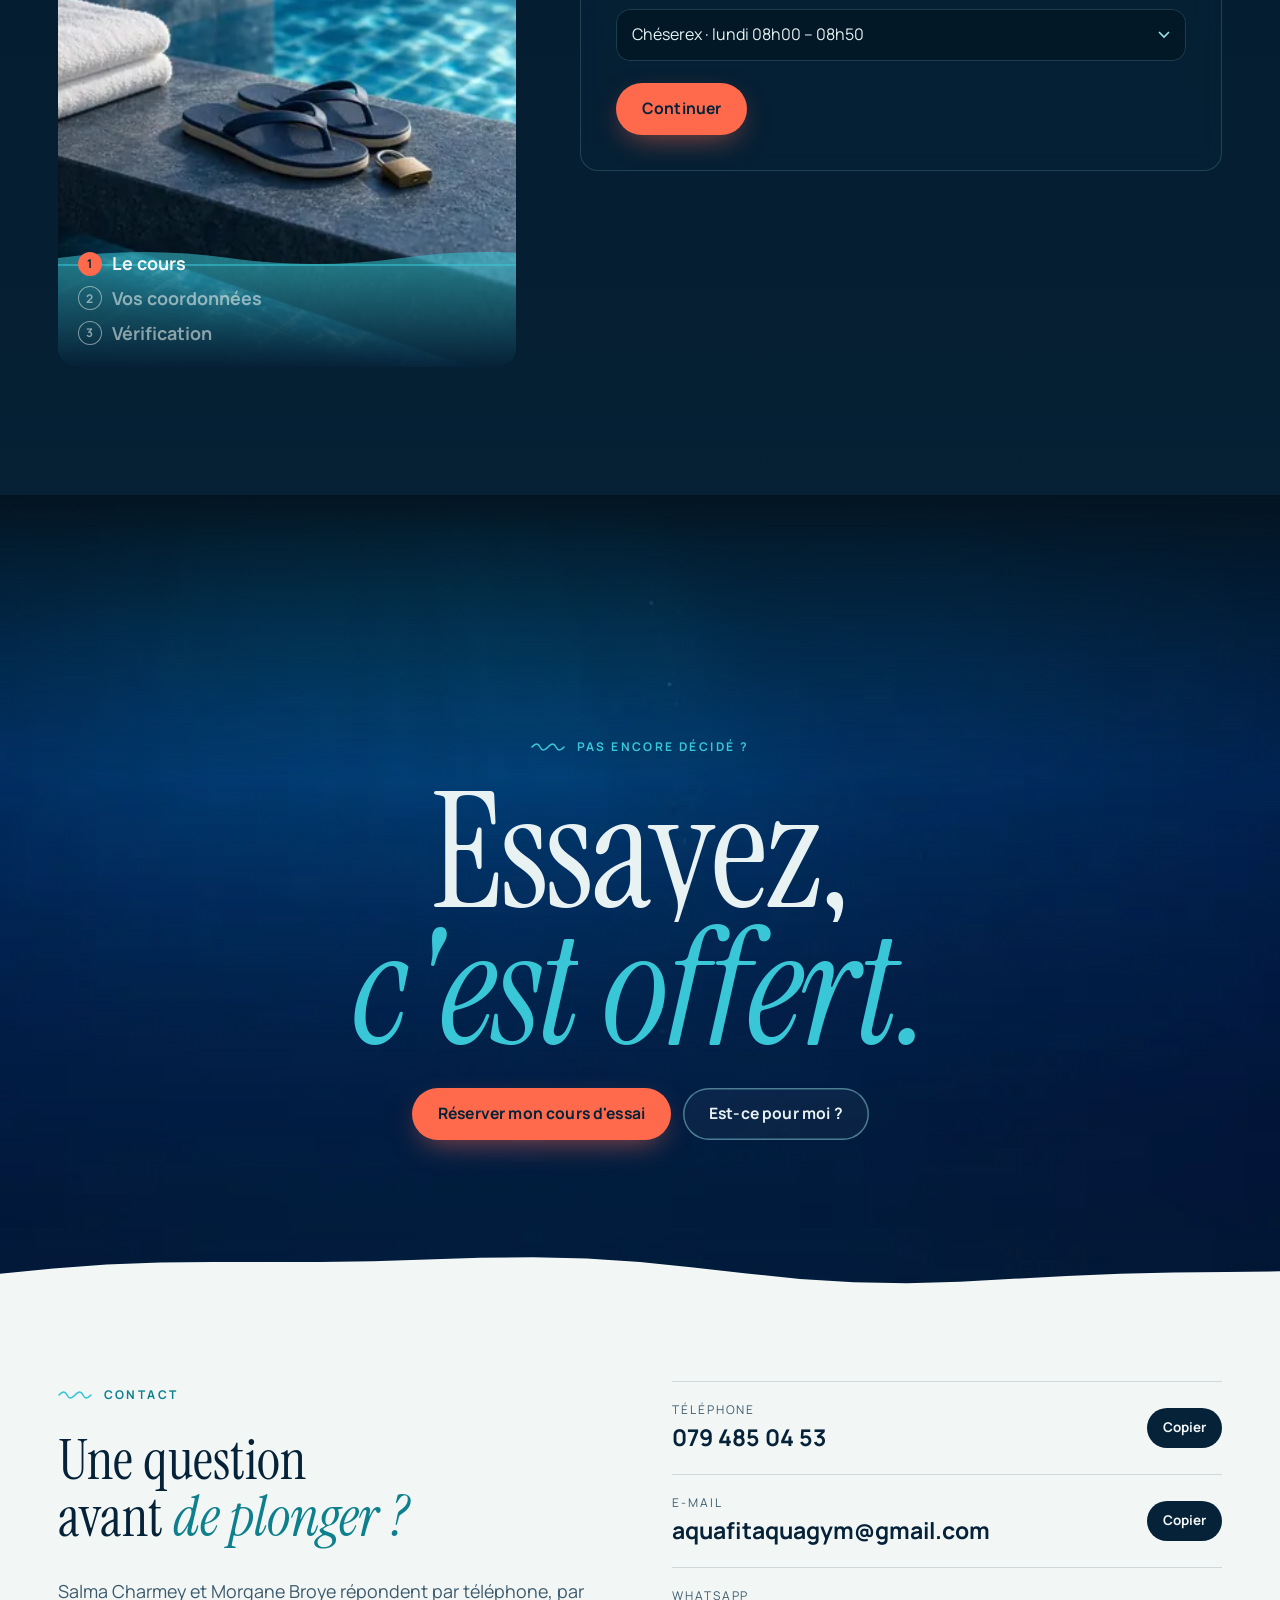
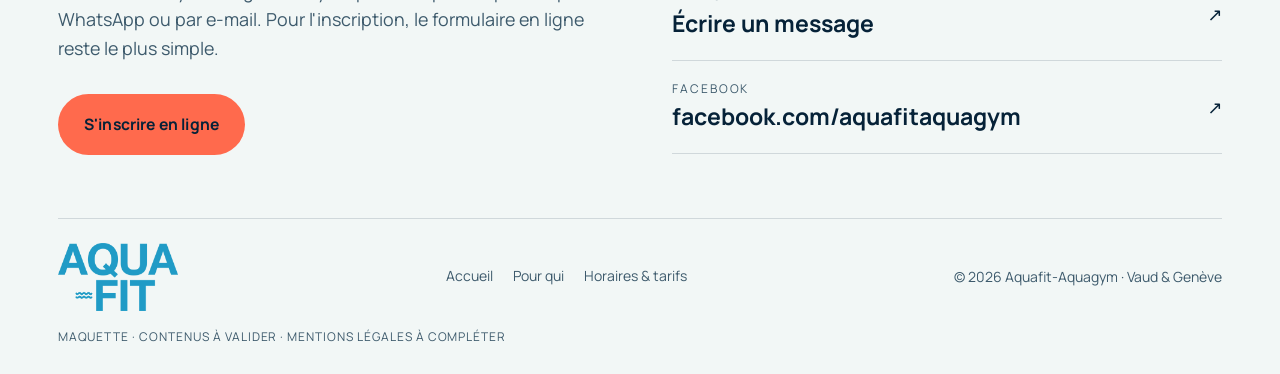
==== commit 8e3e146d: "Mise en ligne : noindex, cache et versions Co-Authored-By: Claude Opus 5.5 <noreply@anthropic.com>" ====
--- a/horaires-tarifs.html
+++ b/horaires-tarifs.html
@@ -16,7 +16,7 @@
 <link rel="icon" href="assets/img/favicon.svg" type="image/svg+xml">
 <link rel="preload" href="assets/fonts/InstrumentSerif-Regular.woff" as="font" type="font/woff" crossorigin>
 <link rel="preload" href="assets/fonts/Manrope-var.woff" as="font" type="font/woff" crossorigin>
-<link rel="stylesheet" href="assets/css/site.css">
+<link rel="stylesheet" href="assets/css/site.css?v=20261028">
 <script>
 (function () {
   var h = document.documentElement, calme = false;
@@ -377,7 +377,7 @@
 <script src="assets/js/vendor/gsap.min.js" defer></script>
 <script src="assets/js/vendor/ScrollTrigger.min.js" defer></script>
 <script src="assets/js/vendor/SplitText.min.js" defer></script>
-<script type="module" src="assets/js/main.js"></script>
+<script type="module" src="assets/js/main.js?v=20261028"></script>
 </body>
 </html>
 
--- a/assets/css/site.css
+++ b/assets/css/site.css
@@ -253,9 +253,15 @@
 .carte__legende p { color: var(--texte-2); font-size: .95rem; }
 .carte__num { position: absolute; top: 18px; left: 20px; font-size: var(--t-micro); letter-spacing: .18em; font-weight: 700; color: var(--ecume); text-transform: uppercase; background: rgba(3,20,33,.45); padding: 6px 10px; border-radius: 999px; backdrop-filter: blur(6px); }
 @media (min-width: 901px) {
-  .horizontal { padding-block: clamp(96px, 12vh, 140px) clamp(32px, 6vh, 64px); min-height: 100vh; }
-  .horizontal .horizontal__tete { margin-bottom: clamp(20px, 4vh, 44px); }
-  .horizontal .carte { width: clamp(240px, min(27vw, calc((100vh - 330px) * 0.8)), 420px); }
+  /* Galerie épinglée : elle occupe exactement l'écran sous l'en-tête, et les cartes prennent la place restante. */
+  .section.horizontal { height: 100vh; height: 100svh; min-height: 560px; display: flex; flex-direction: column; padding-block: calc(var(--entete-h, 88px) + clamp(10px, 2.5vh, 32px)) clamp(18px, 3.5vh, 40px); }
+  .horizontal .horizontal__tete { flex: none; margin-bottom: clamp(14px, 3vh, 36px); }
+  .horizontal .titre-xl { font-size: clamp(2.4rem, min(6.4vw, 9vh), 6.6rem); }
+  .horizontal .piste { flex: 1 1 auto; min-height: 0; max-height: min(70vh, 820px); align-items: stretch; }
+  .horizontal .carte { width: auto; height: 100%; aspect-ratio: 4 / 5; }
+  .horizontal .carte__inner { height: 100%; }
+  .horizontal .carte__media { height: 100%; aspect-ratio: auto; }
+  .horizontal .wrap:has(.piste__progres) { flex: none; }
 }
 .piste--native { overflow-x: auto; width: auto; scroll-snap-type: x mandatory; scrollbar-width: none; -webkit-overflow-scrolling: touch; padding-bottom: 8px; }
 .piste--native::-webkit-scrollbar { display: none; }
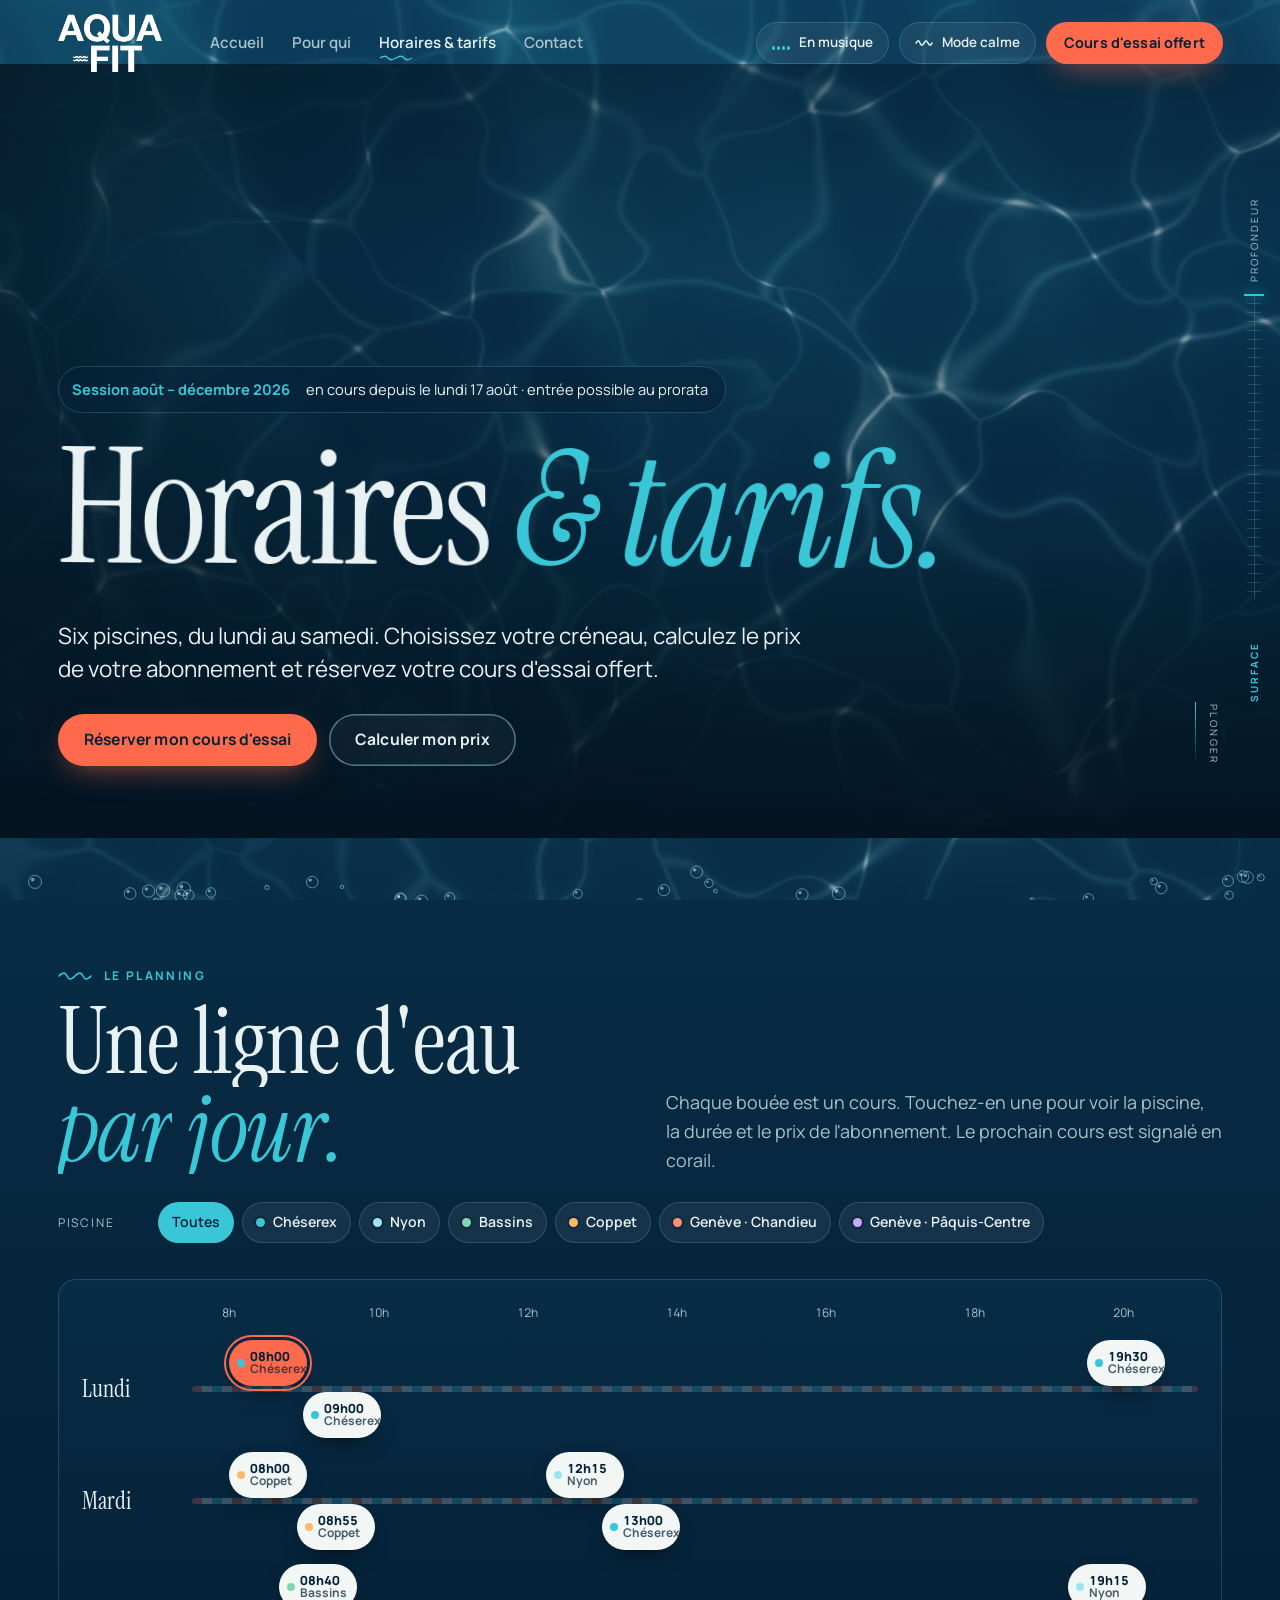
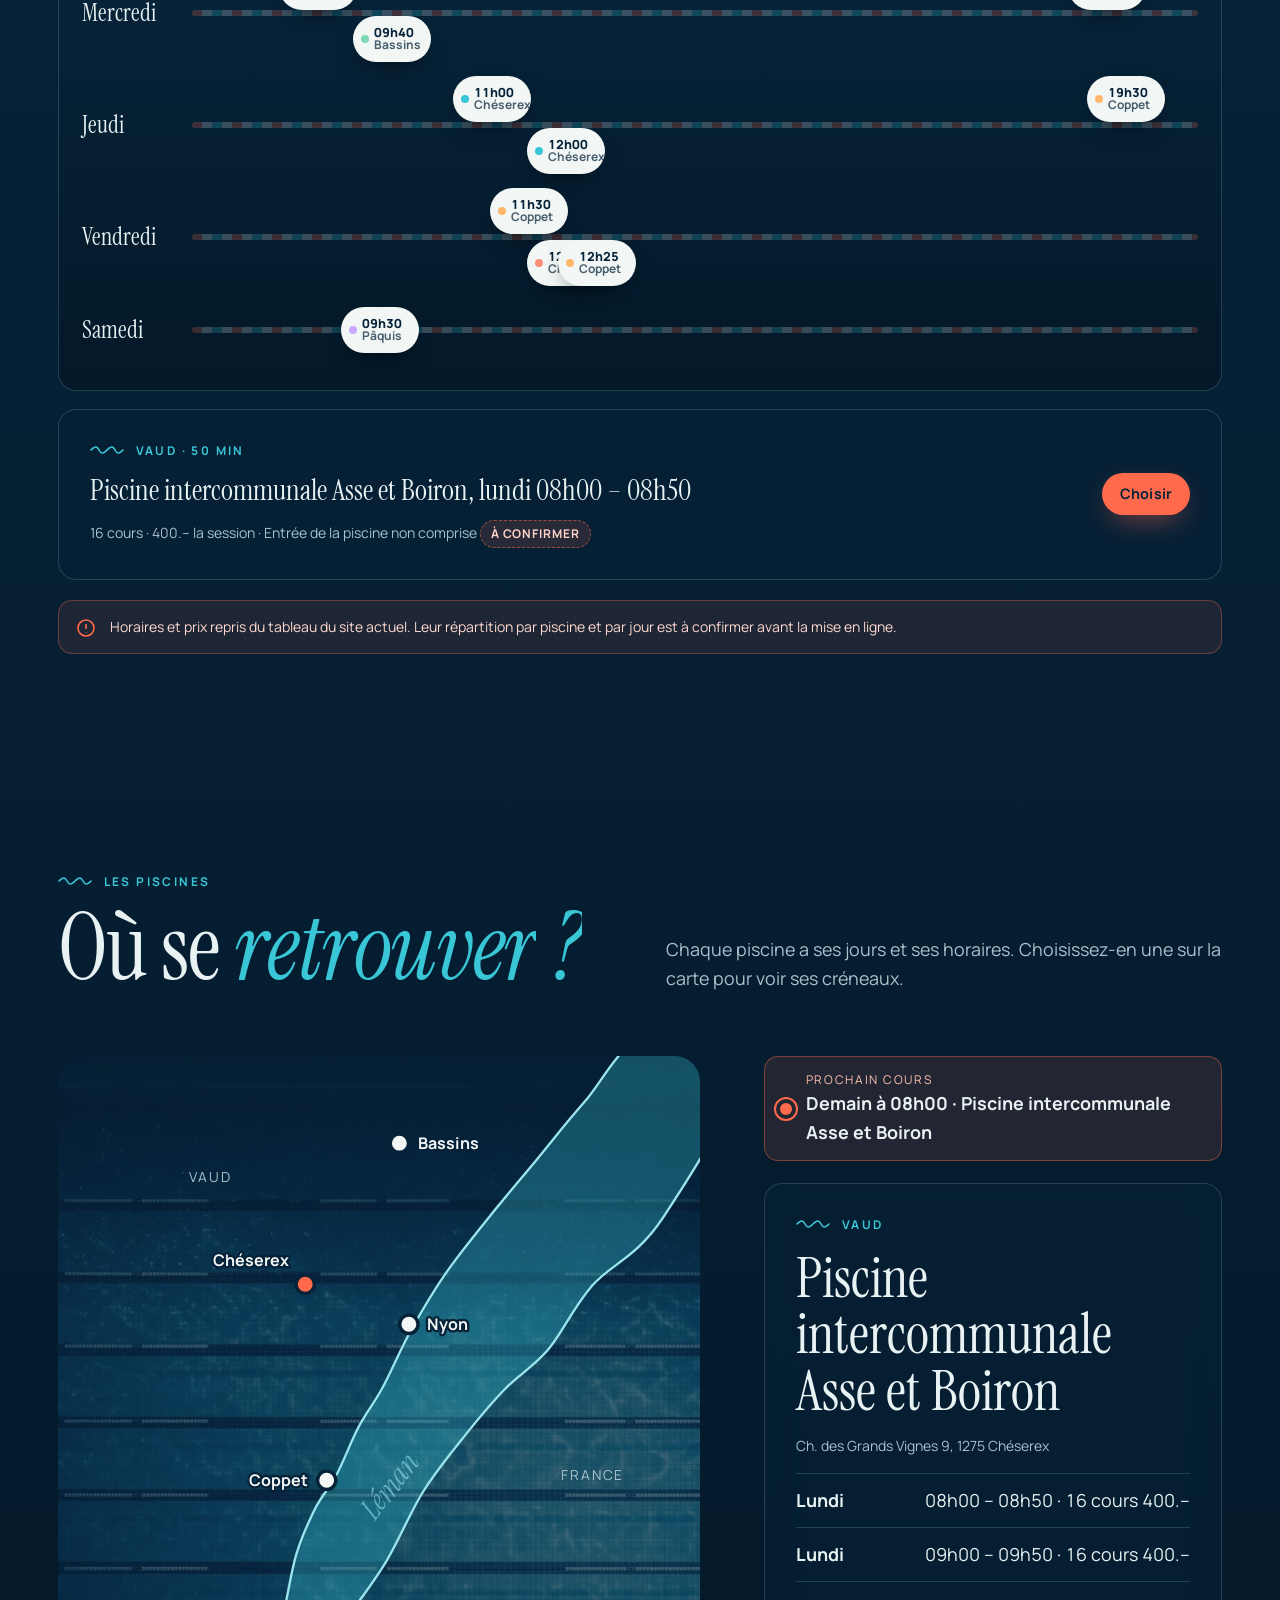
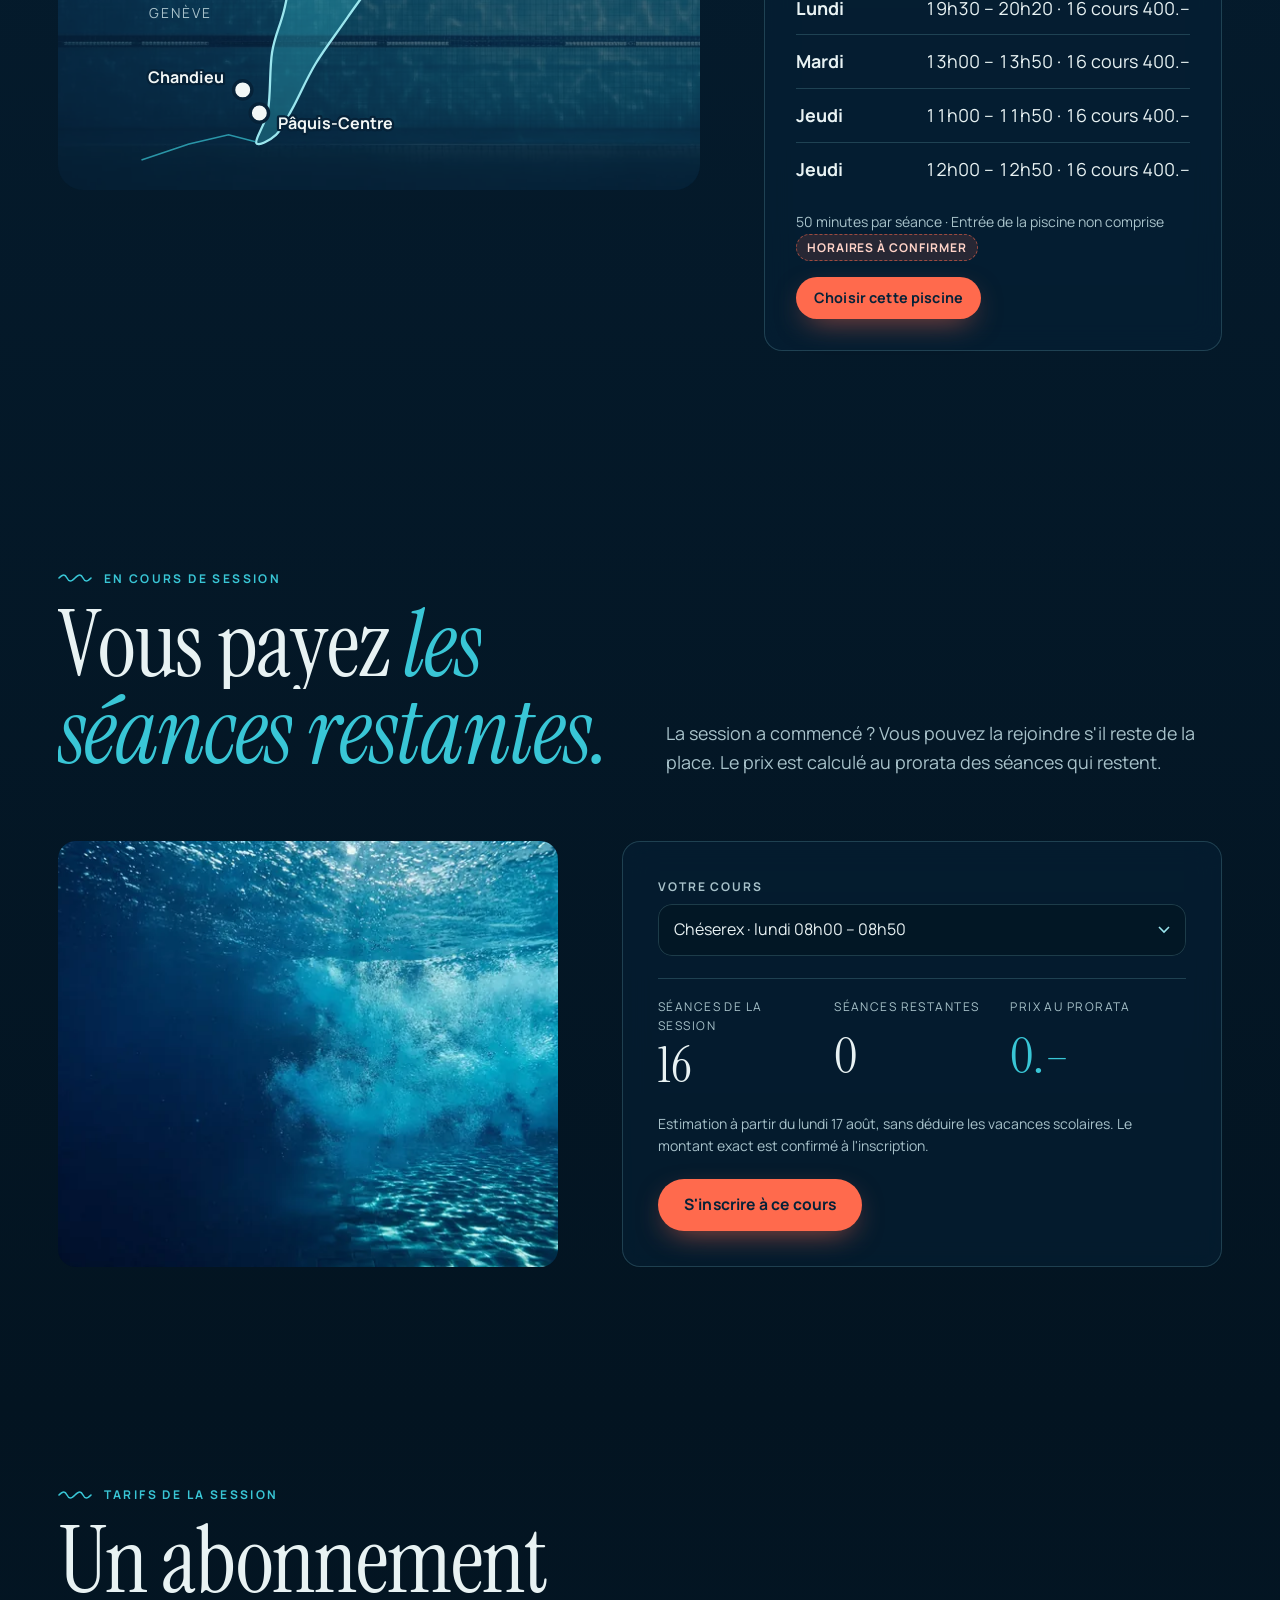
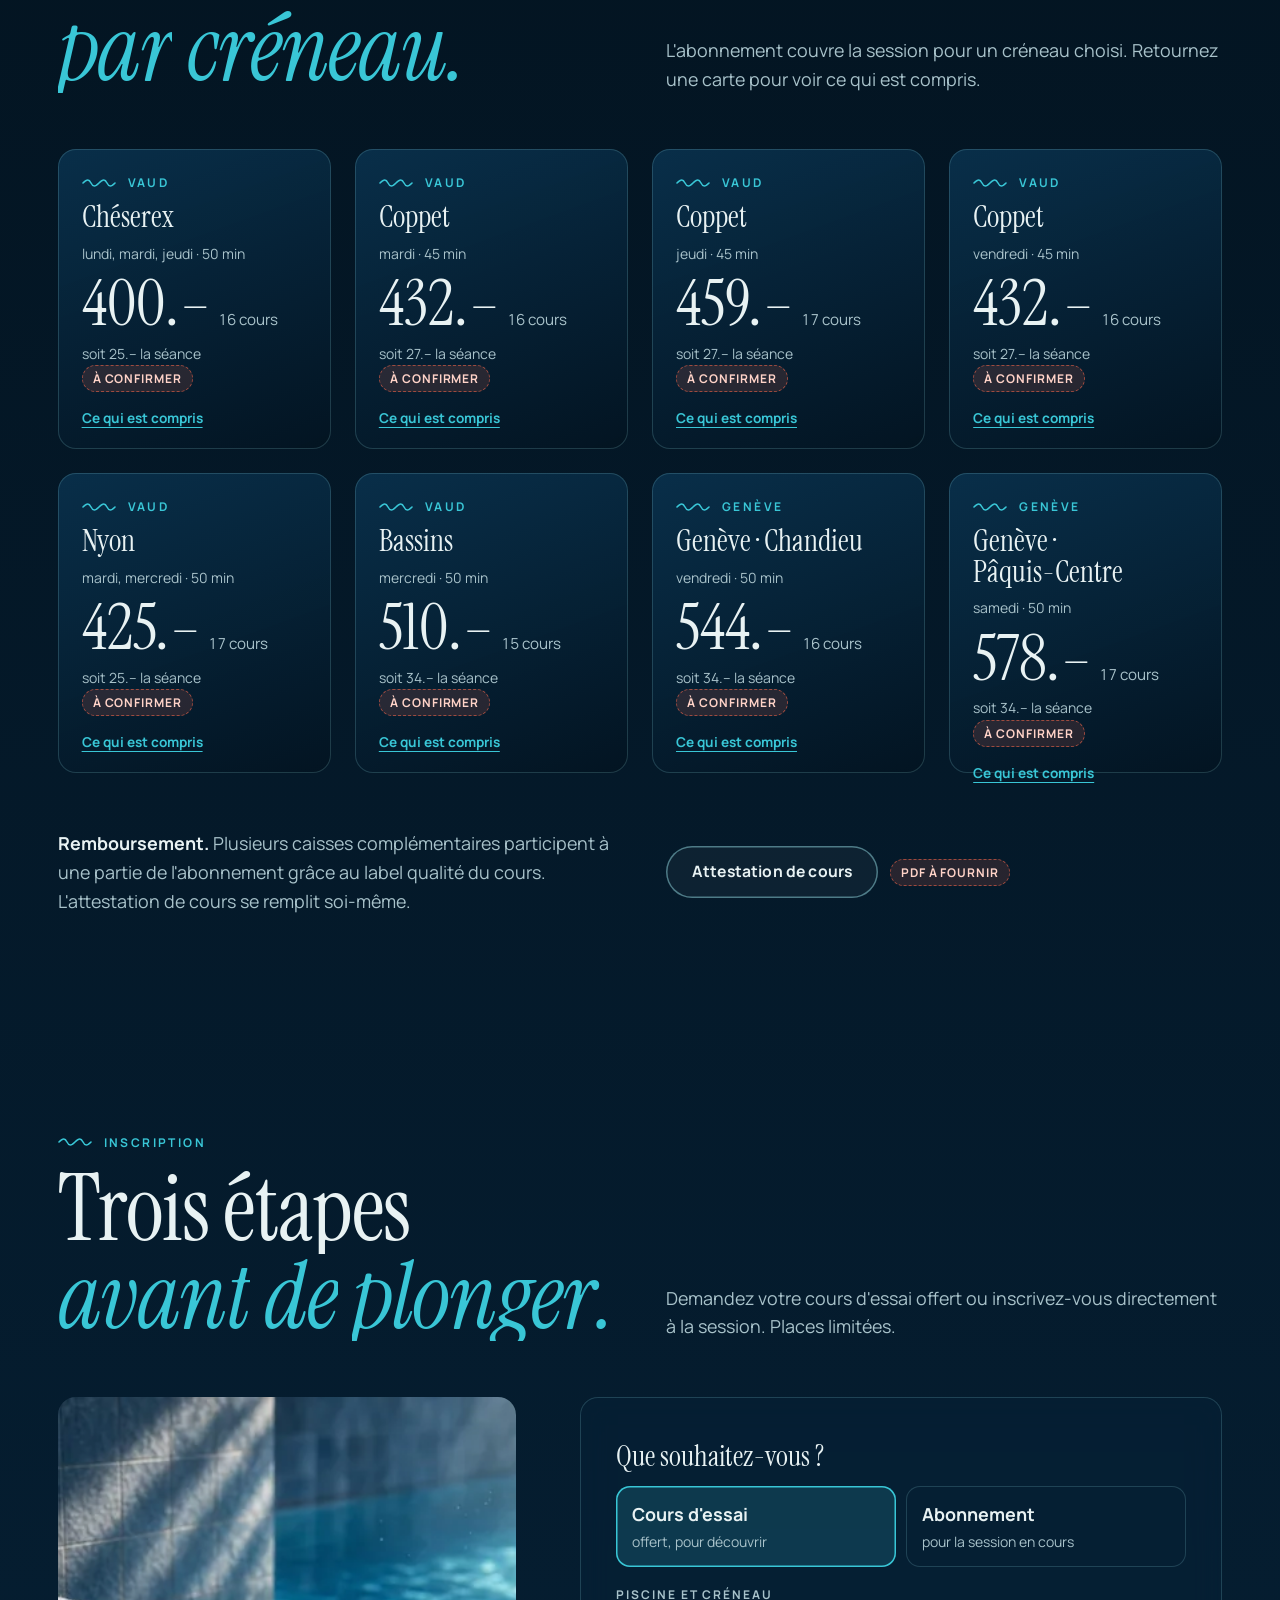
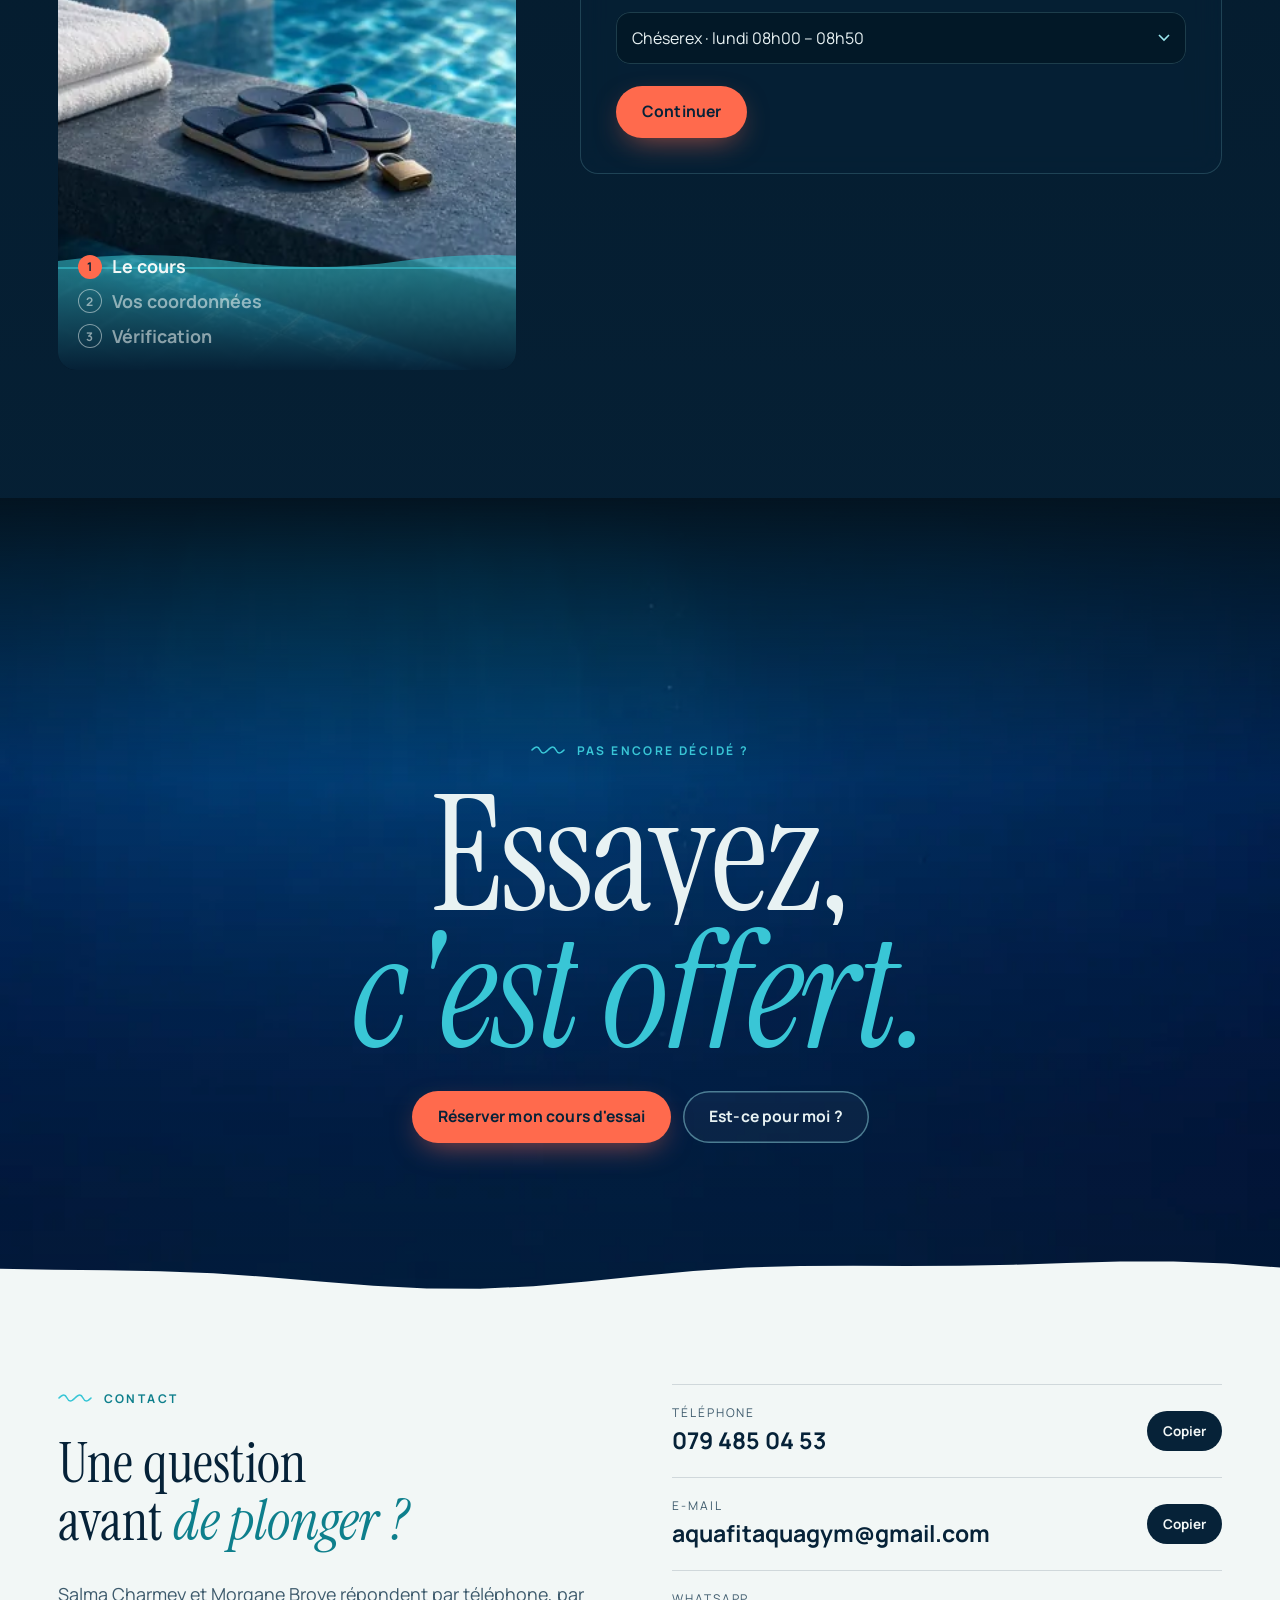
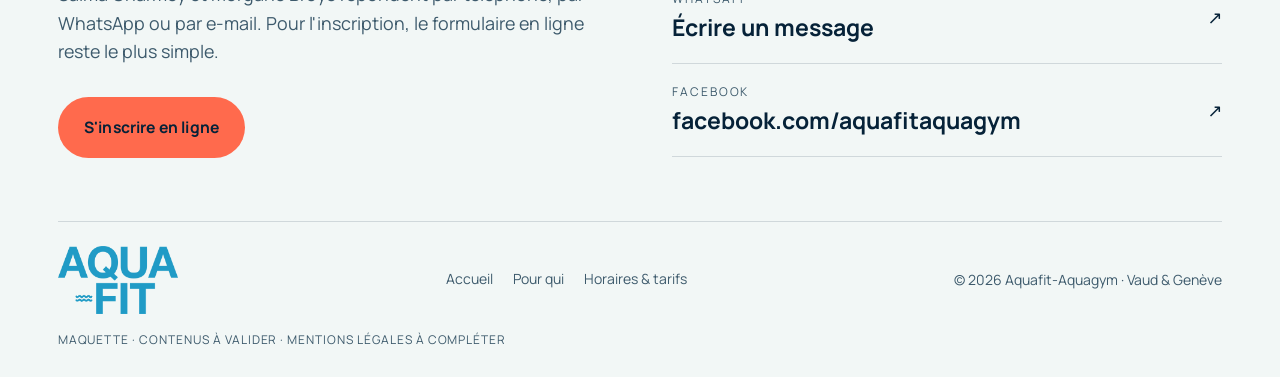
==== commit f51e6271: "Corrections audit : gilet epingle sous 100svh, ouverture plus rapide, hero a 320 px, textes 12 px, c" ====
--- a/horaires-tarifs.html
+++ b/horaires-tarifs.html
@@ -12,11 +12,11 @@
 <meta property="og:locale" content="fr_CH">
 <meta property="og:title" content="Horaires & tarifs · Aquafit-Aquagym">
 <meta property="og:description" content="Planning des cours d'Aqua-fit dans six piscines de Vaud et Genève, tarifs de la session, calcul au prorata et inscription au cours d'essai offert.">
-<meta property="og:image" content="https://aquafit-maquette.vercel.app/assets/img/course-eau-profonde-1280.webp">
+<meta property="og:image" content="https://aquafit-maquette.vercel.app/assets/img/og-aquafit.jpg">
 <link rel="icon" href="assets/img/favicon.svg" type="image/svg+xml">
 <link rel="preload" href="assets/fonts/InstrumentSerif-Regular.woff" as="font" type="font/woff" crossorigin>
 <link rel="preload" href="assets/fonts/Manrope-var.woff" as="font" type="font/woff" crossorigin>
-<link rel="stylesheet" href="assets/css/site.css?v=20261028">
+<link rel="stylesheet" href="assets/css/site.css?v=20261028-2">
 <script>
 (function () {
   var h = document.documentElement, calme = false;
@@ -377,7 +377,7 @@
 <script src="assets/js/vendor/gsap.min.js" defer></script>
 <script src="assets/js/vendor/ScrollTrigger.min.js" defer></script>
 <script src="assets/js/vendor/SplitText.min.js" defer></script>
-<script type="module" src="assets/js/main.js?v=20261028"></script>
+<script type="module" src="assets/js/main.js?v=20261028-2"></script>
 </body>
 </html>
 
--- a/assets/css/site.css
+++ b/assets/css/site.css
@@ -686,3 +686,61 @@
   .burger span:nth-child(1) { top: 17px; }
   .burger span:nth-child(2) { top: 24px; }
 }
+
+/* =========================================================================
+   v3 : corrections de l'audit (étape 2)
+   ========================================================================= */
+
+/* Section épinglée du gilet : elle tient dans l'écran sous l'en-tête mesuré (--entete-h),
+   au-dessus de la barre du bas (--barres-h), et la scène prend la hauteur restante. */
+@media (min-width: 901px) {
+  .section.gilet { height: 100vh; height: 100svh; min-height: 520px; display: flex; flex-direction: column; justify-content: center; padding-block: calc(var(--entete-h, 88px) + clamp(12px, 3vh, 40px)) calc(var(--barres-h, 0px) + clamp(16px, 4vh, 48px)); }
+  .gilet .gilet__grille { flex: 1 1 auto; min-height: 0; grid-template-rows: minmax(0, 1fr); align-items: center; }
+  .gilet .gilet__grille > div:first-child { min-height: 0; }
+  .gilet .titre-xl { font-size: clamp(2.4rem, min(7.2vw, 9.5vh), 7rem); }
+  .gilet .texte { margin-top: clamp(10px, 2.4vh, 22px) !important; }
+  .gilet .gilet__points { margin-top: clamp(12px, 3vh, 48px); }
+  .gilet .gilet__points li { padding: clamp(8px, 1.8vh, 18px) 0; }
+  .gilet .gilet__points li strong { font-size: clamp(1.25rem, min(2.3vw, 3.6vh), 2.1rem); }
+  .gilet .gilet__visuel { height: 100%; min-height: 0; display: flex; align-items: center; }
+  .gilet .gilet__scene { max-height: 100%; }
+  .gilet .gilet__photo { bottom: 3%; right: -4%; }
+}
+@media (min-width: 901px) and (max-height: 800px), (min-width: 901px) and (max-width: 1100px) {
+  .gilet .texte { font-size: .95rem; line-height: 1.5; }
+  .gilet .gilet__points li { line-height: 1.4; font-size: .95rem; }
+  .gilet .titre-xl { font-size: clamp(2.2rem, min(5.6vw, 8.5vh), 7rem); }
+}
+@media (min-width: 901px) and (max-height: 660px) {
+  .gilet .gilet__grille { gap: 32px; }
+  .gilet .texte { font-size: .9rem; line-height: 1.45; }
+  .gilet .gilet__points li { grid-template-columns: 36px minmax(0, 1fr); gap: 12px; padding: 6px 0; font-size: .88rem; line-height: 1.35; }
+  .gilet .gilet__points .pastille { width: 36px; height: 36px; }
+  .gilet .gilet__points li strong { font-size: 1.2rem; margin-bottom: 2px; }
+}
+
+/* Hero à 320 px : le chapo et le bouton passent à la ligne au lieu d'être rognés. */
+.hero__bas > * { min-width: 0; }
+@media (max-width: 360px) { .hero__actions .bouton { white-space: normal; text-align: center; padding-block: 12px; } }
+
+/* Textes de 12 px au minimum. */
+.a-confirmer { font-size: max(12px, .75rem); }
+.cours__txt small, .couloir__jour small, .planning__heures span { font-size: max(12px, .75rem); }
+/* Bouées du planning : un peu moins de marge intérieure pour garder le nom de la piscine entier à 12 px. */
+.cours { padding: 0 8px 0 8px; gap: 5px; }
+.cours__txt small { letter-spacing: 0; }
+
+/* Zones tactiles de 44 px sur téléphone et tablette. */
+@media (max-width: 960px) {
+  .outil, .copier, .puce, .bouton--petit, .fiche .bouton, .actions .bouton { min-height: 44px; }
+  .burger { min-width: 44px; min-height: 44px; }
+  .entete__logo { display: inline-flex; align-items: center; min-height: 44px; }
+  .contact__valeur.lien-trace, .pied__bas nav a { display: inline-flex; align-items: center; min-height: 44px; }
+  .tarif__retourner { min-height: 44px; }
+}
+@media (max-width: 360px) {
+  .outil { min-height: 44px; }
+  .burger { width: 44px; height: 44px; }
+  .burger span:nth-child(1) { top: 18px; }
+  .burger span:nth-child(2) { top: 25px; }
+}
